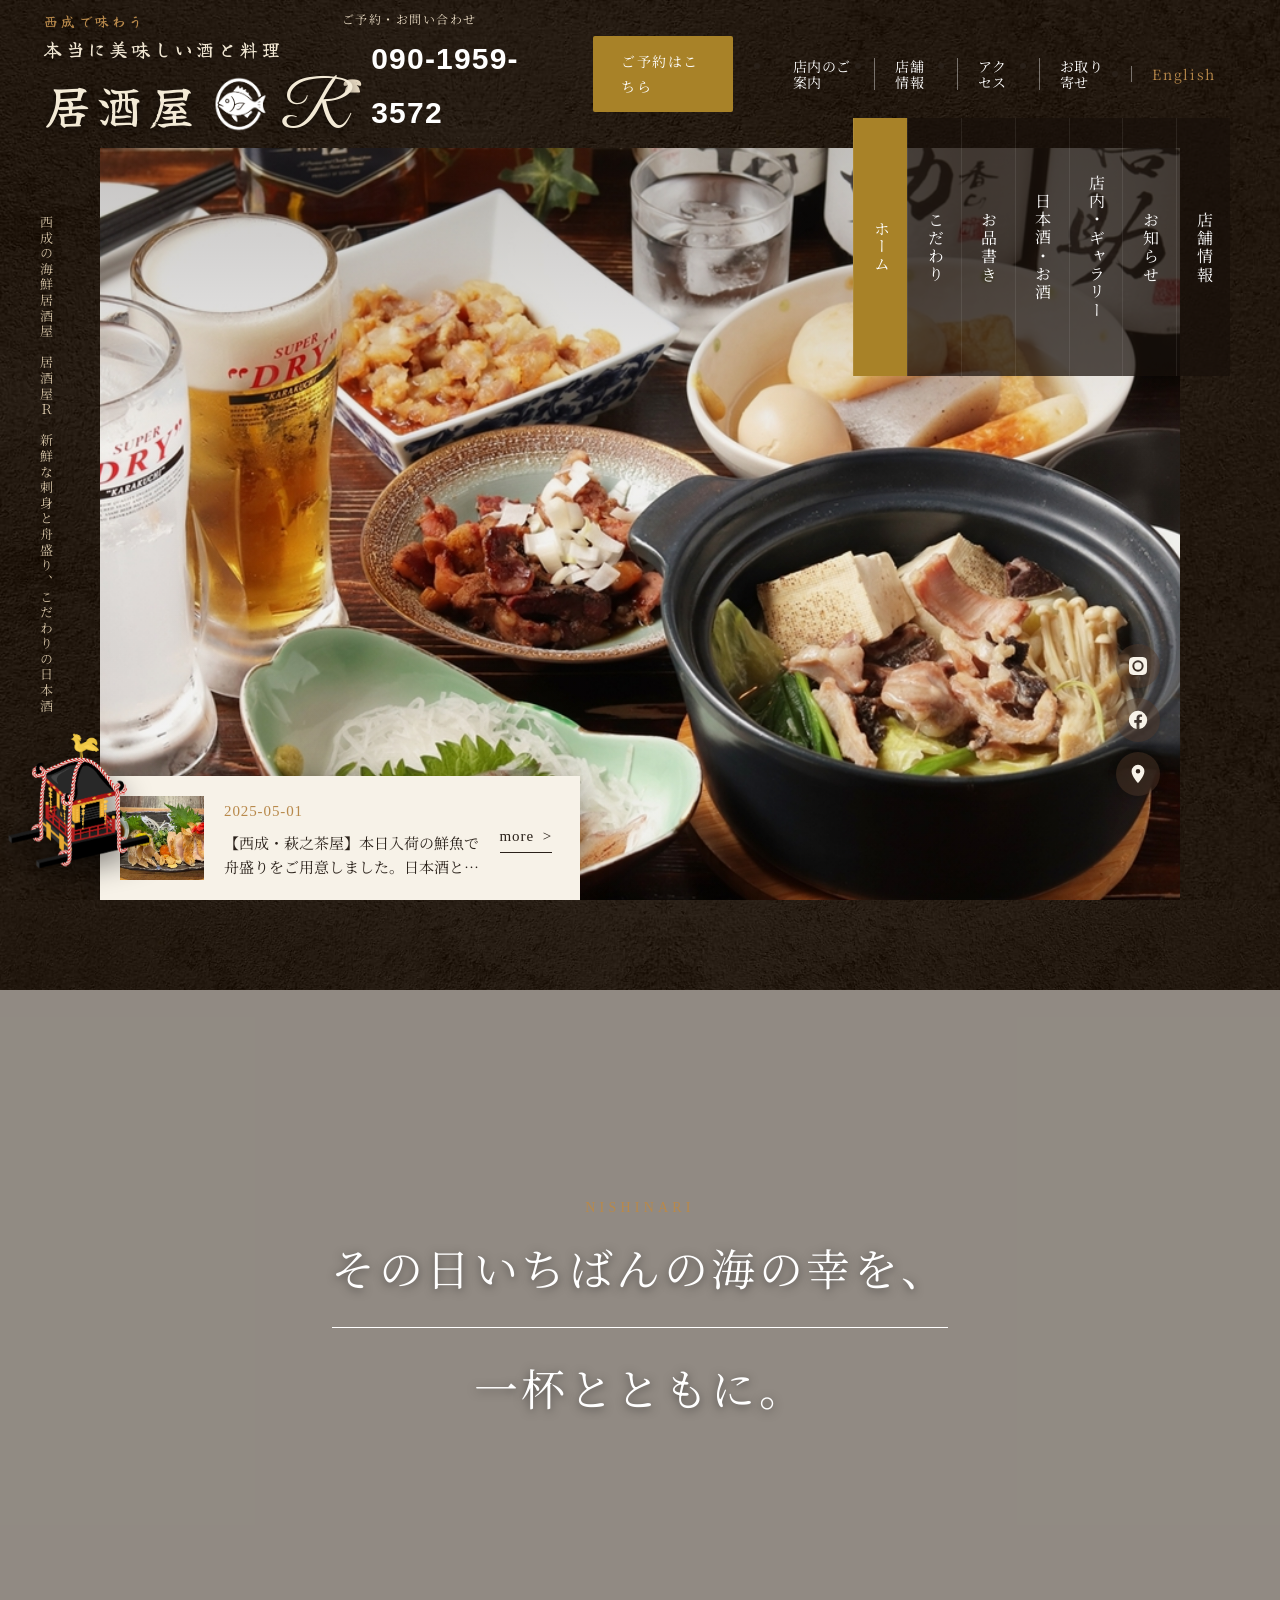
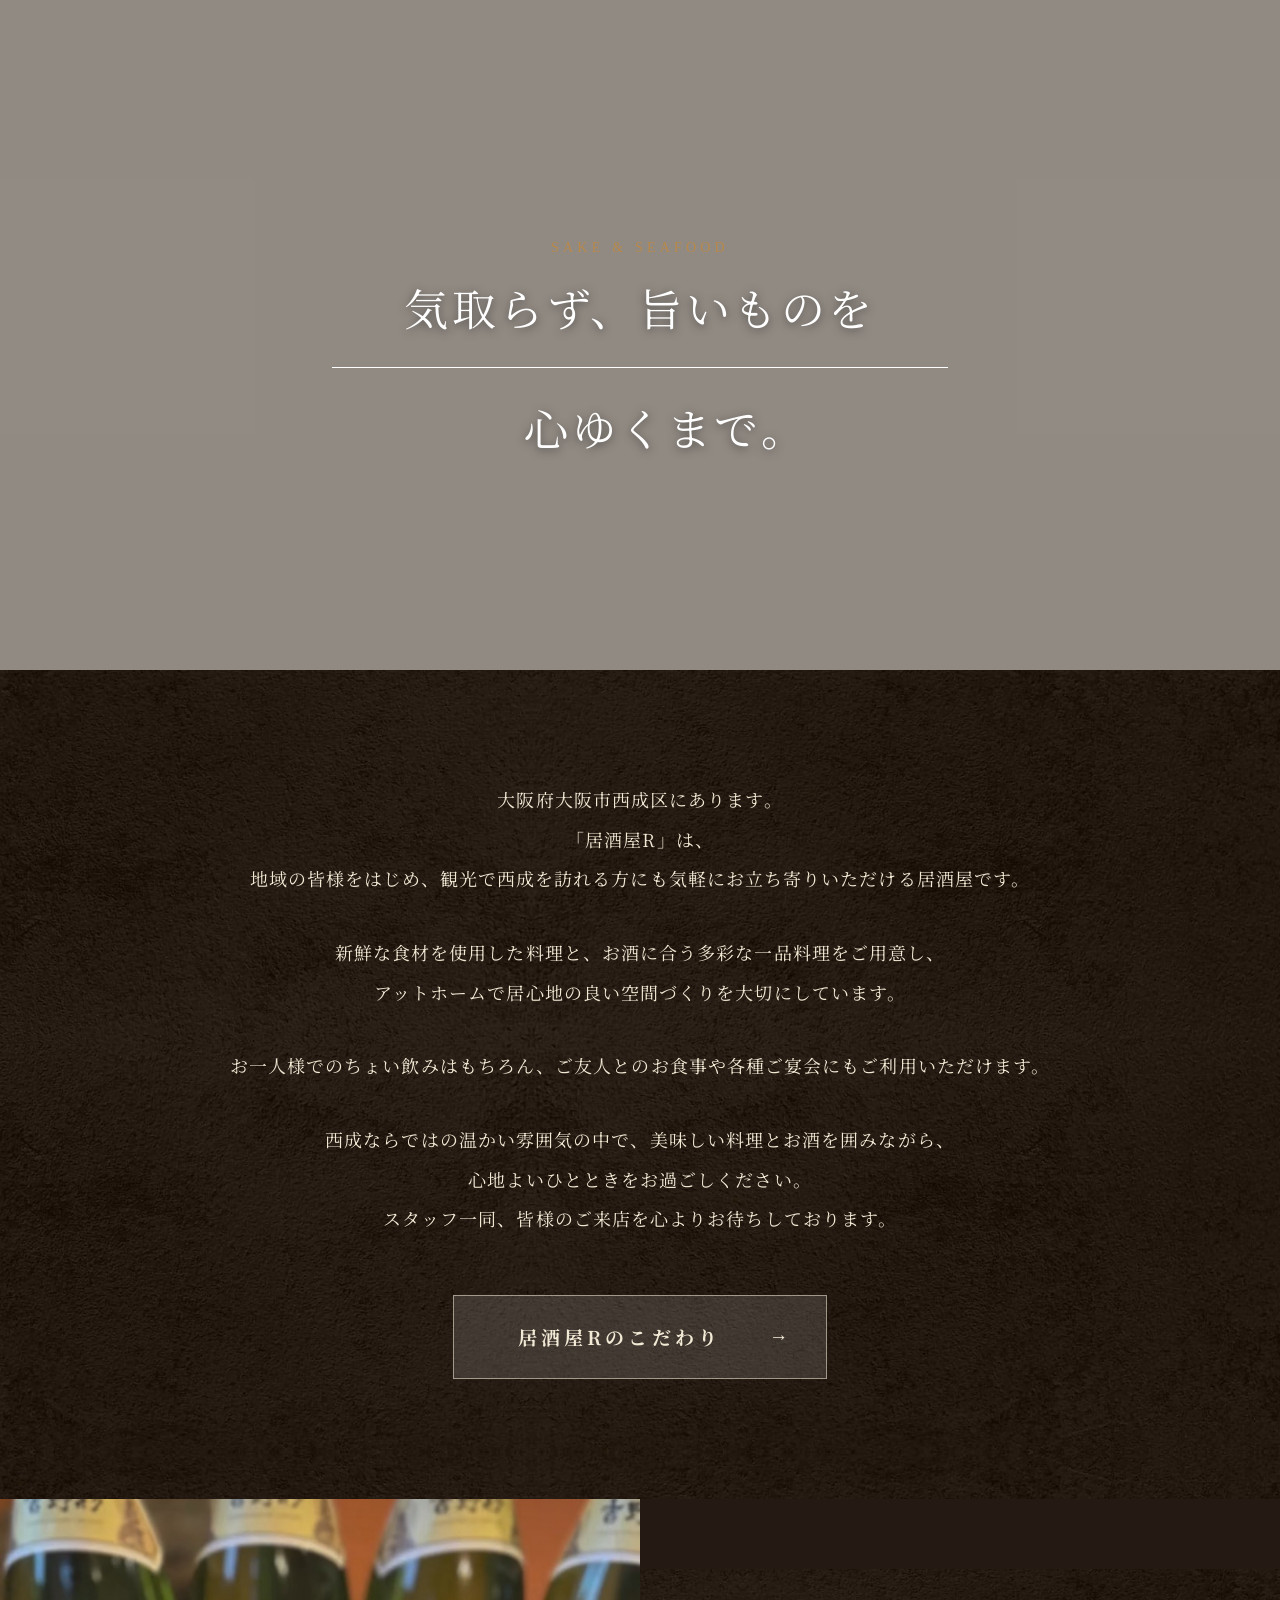
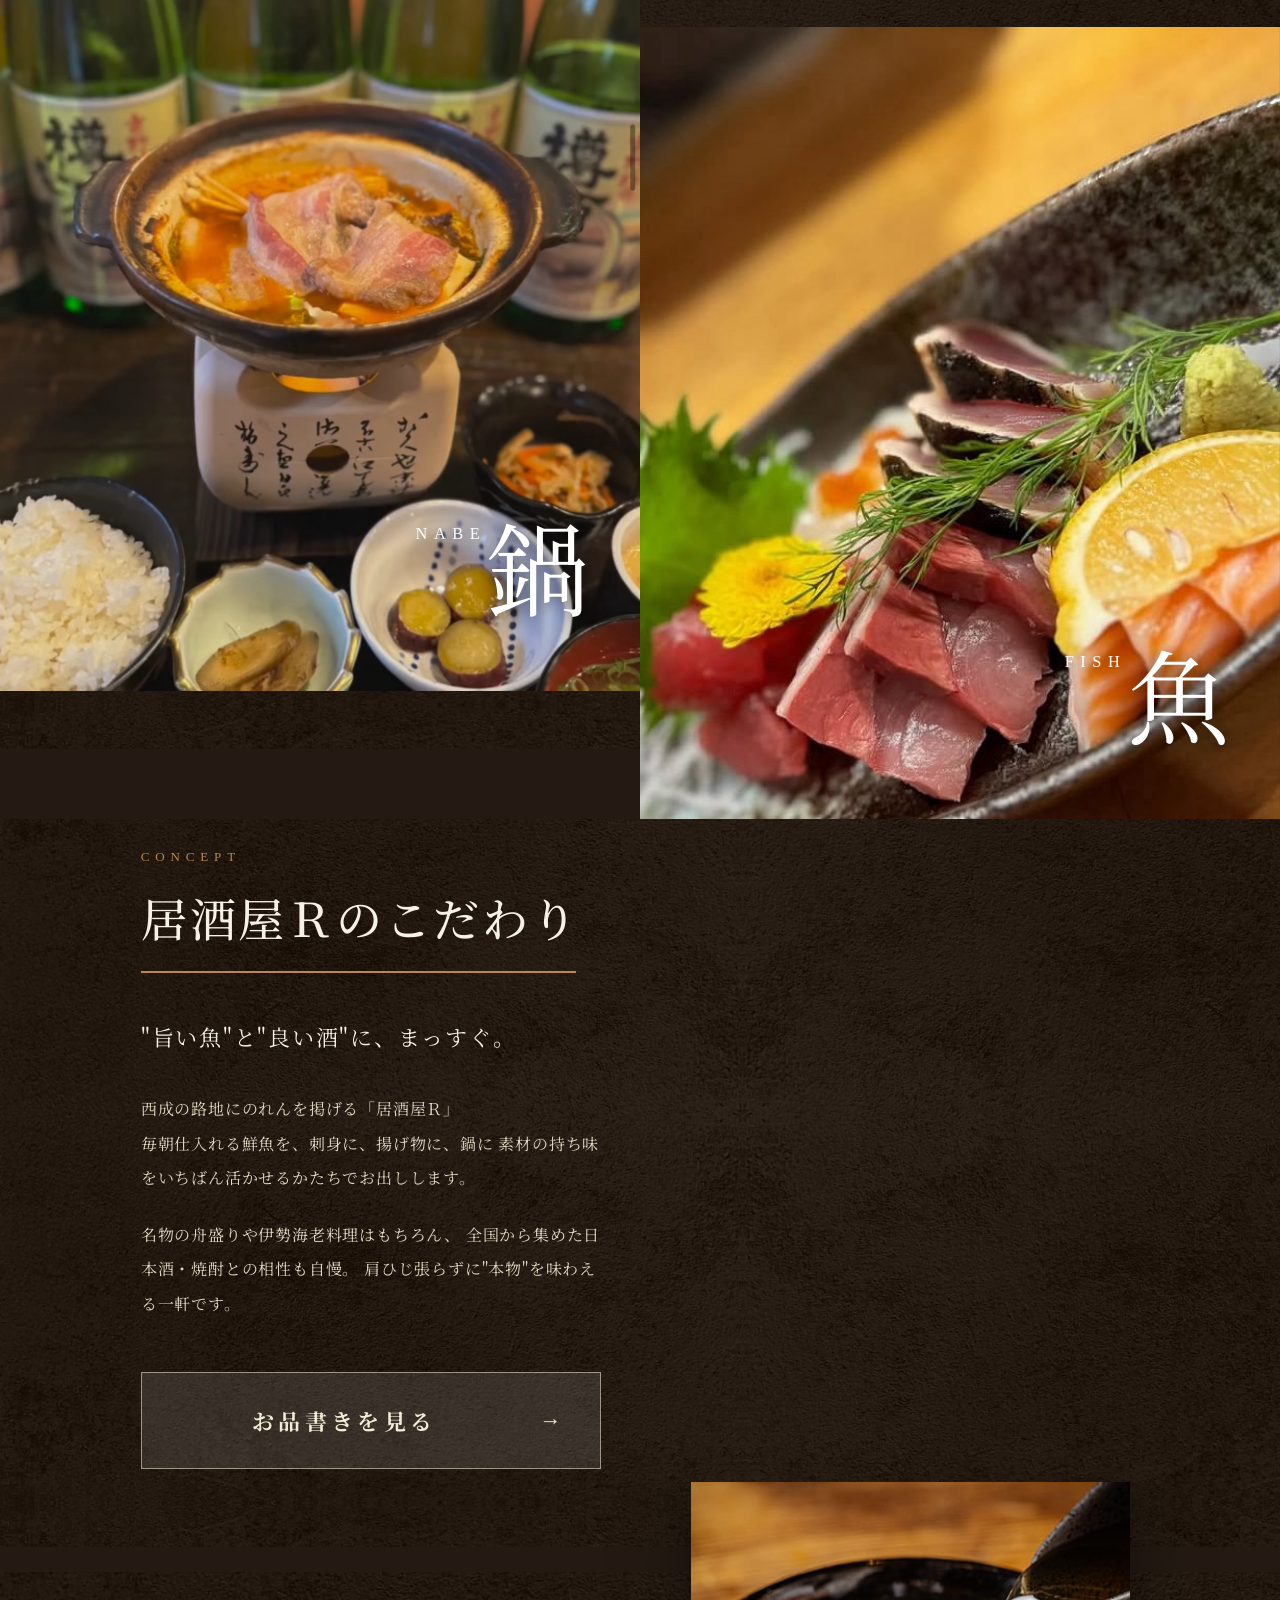
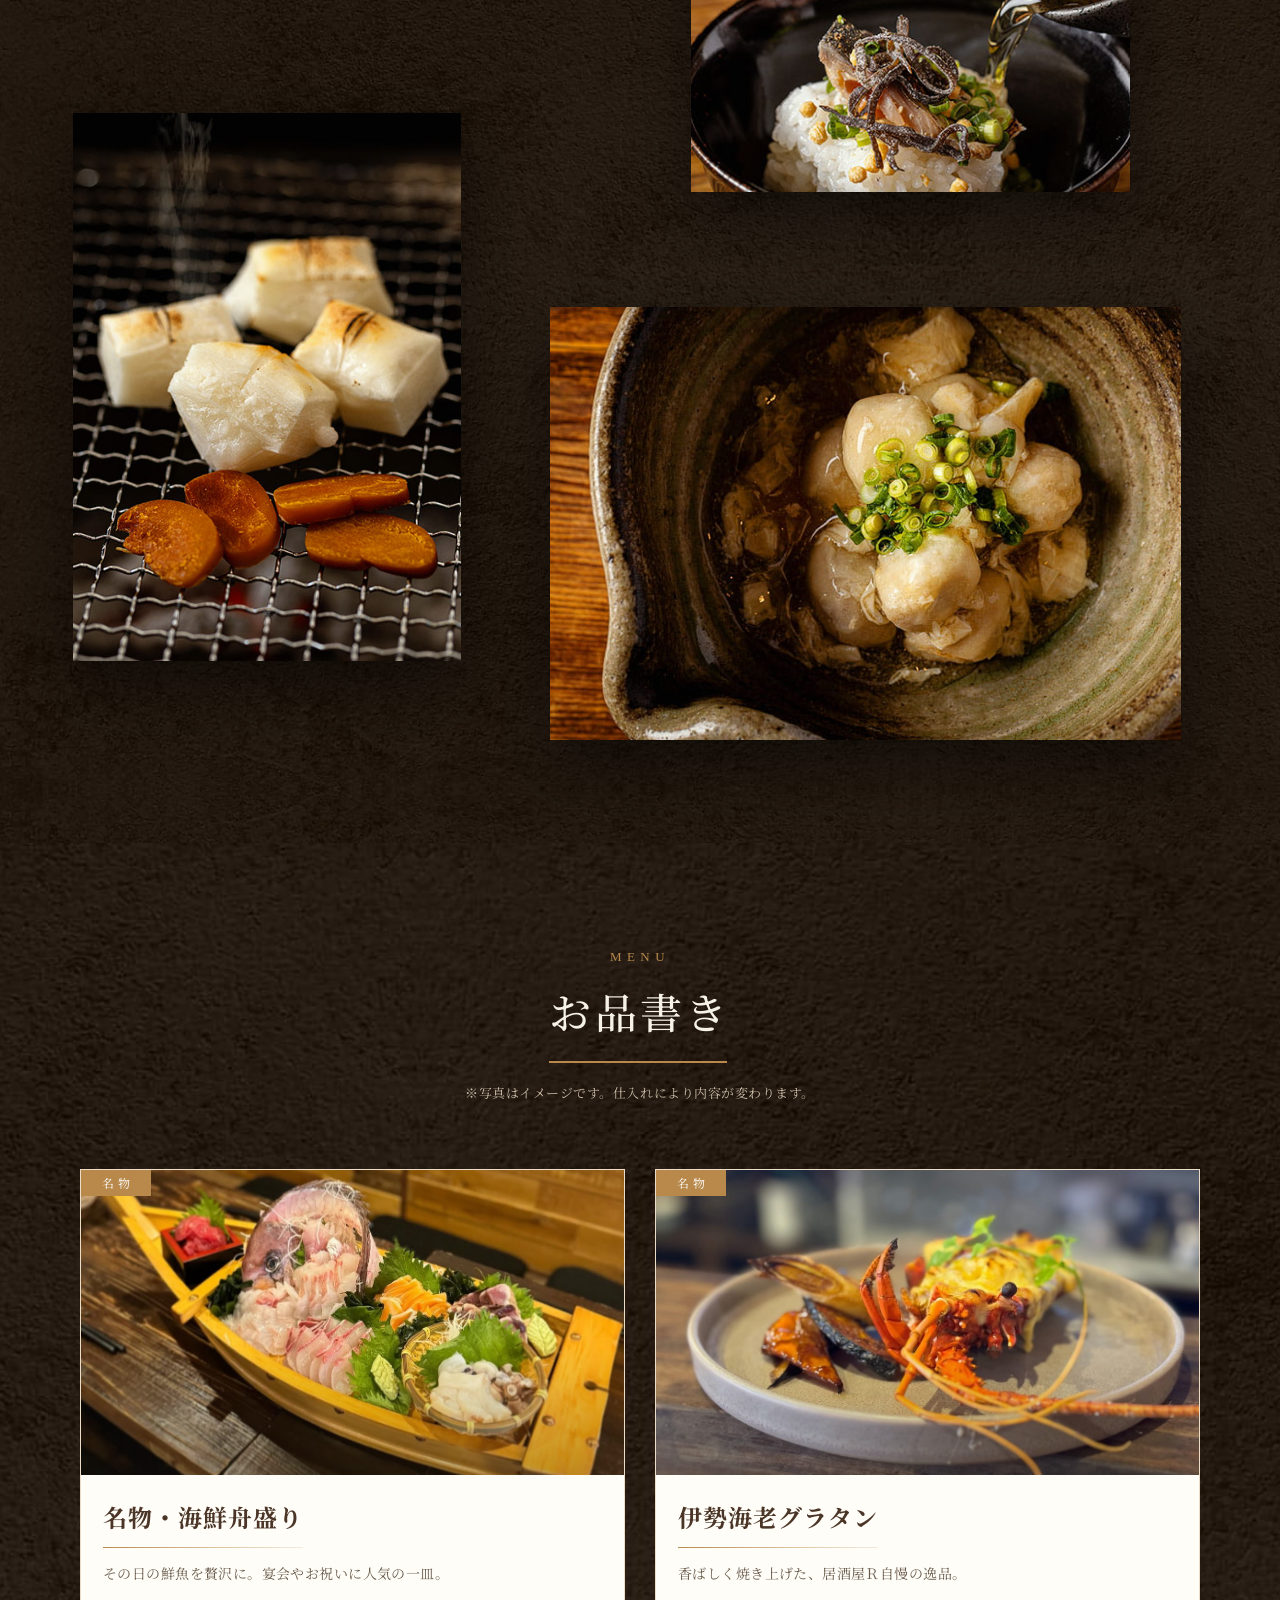
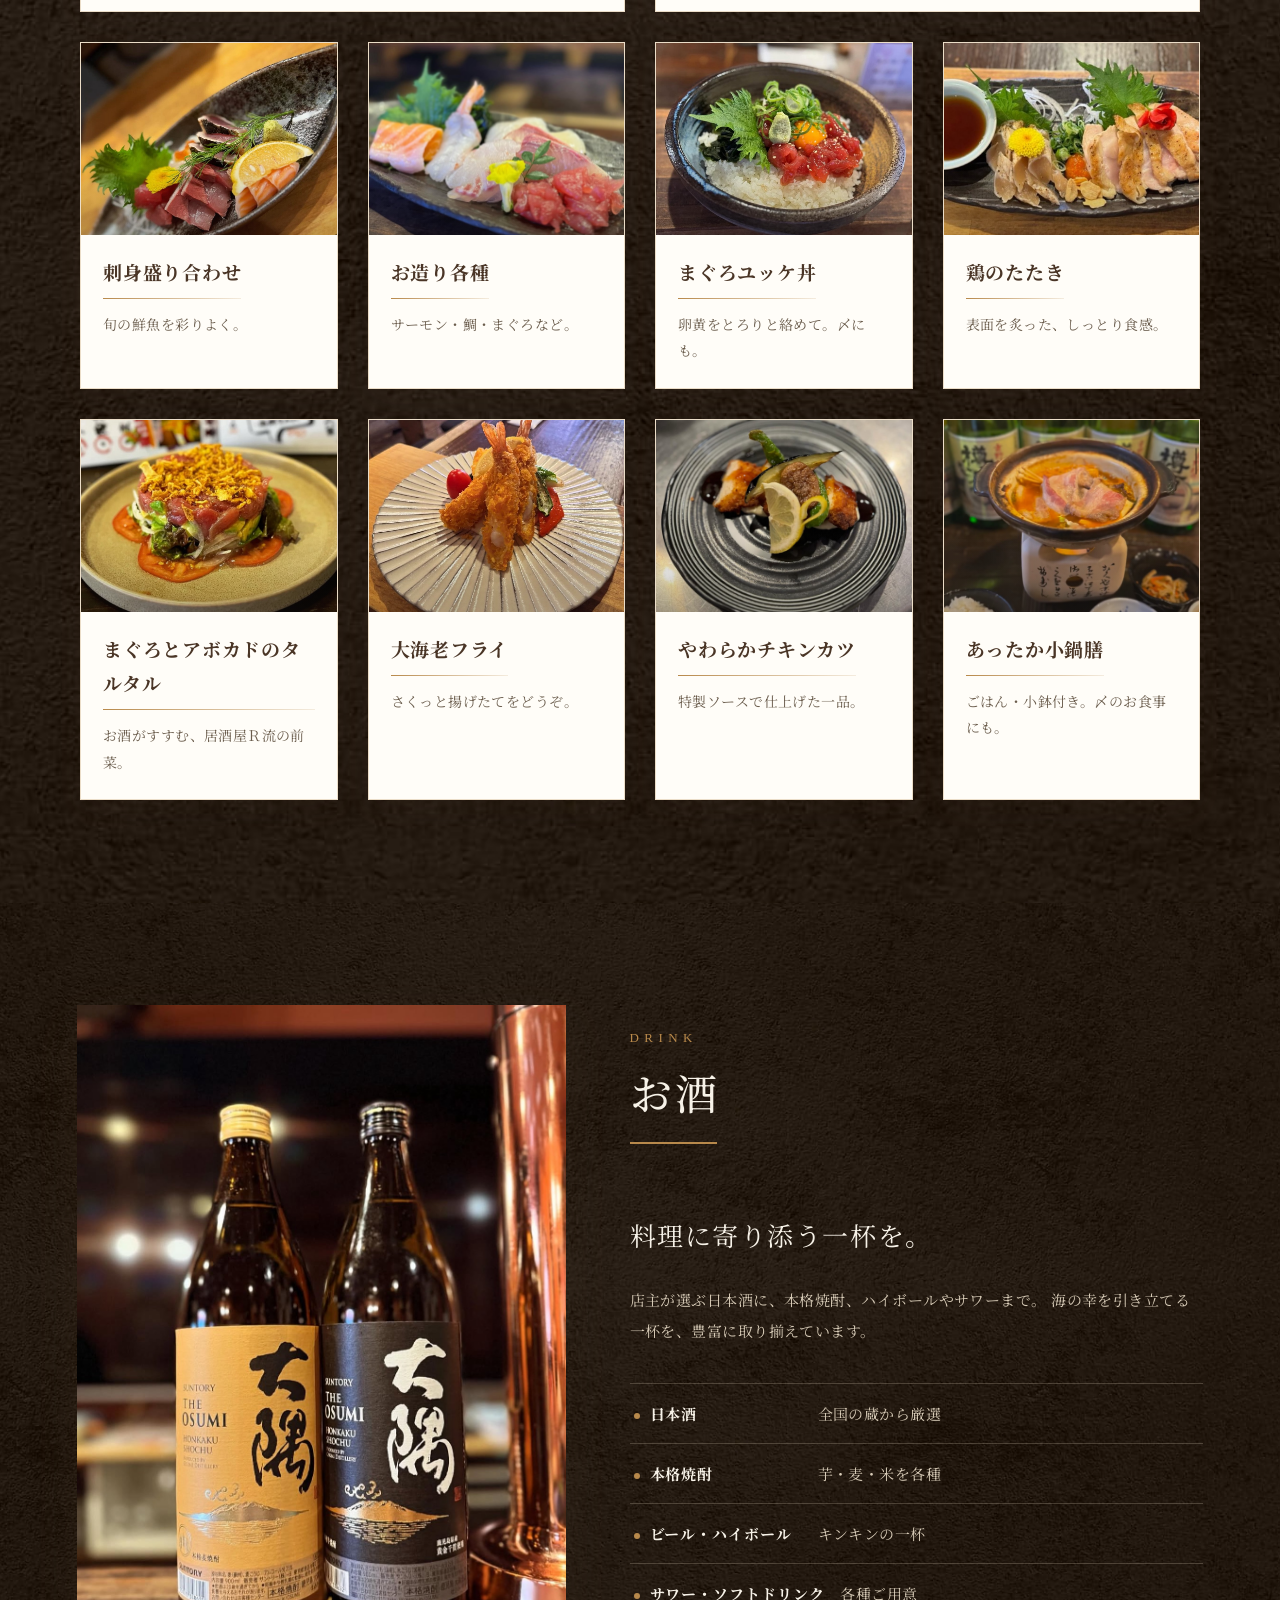
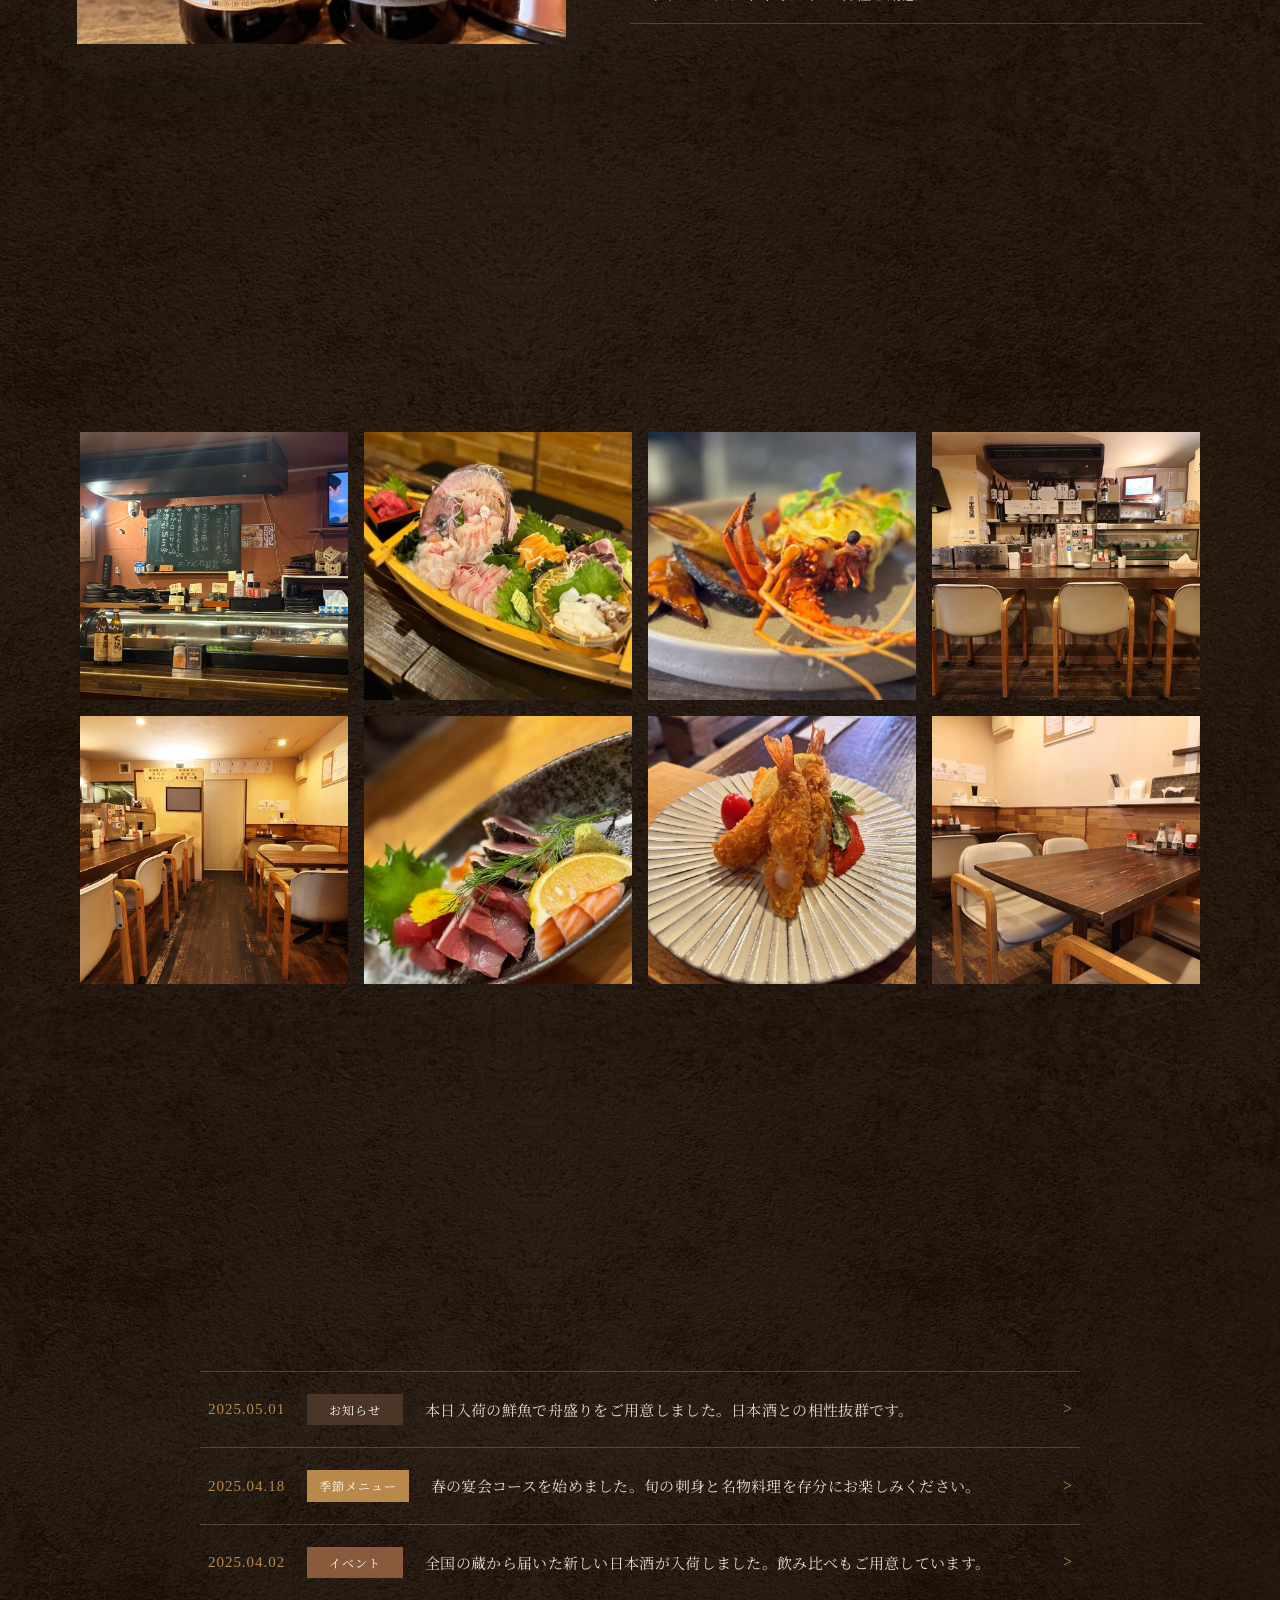
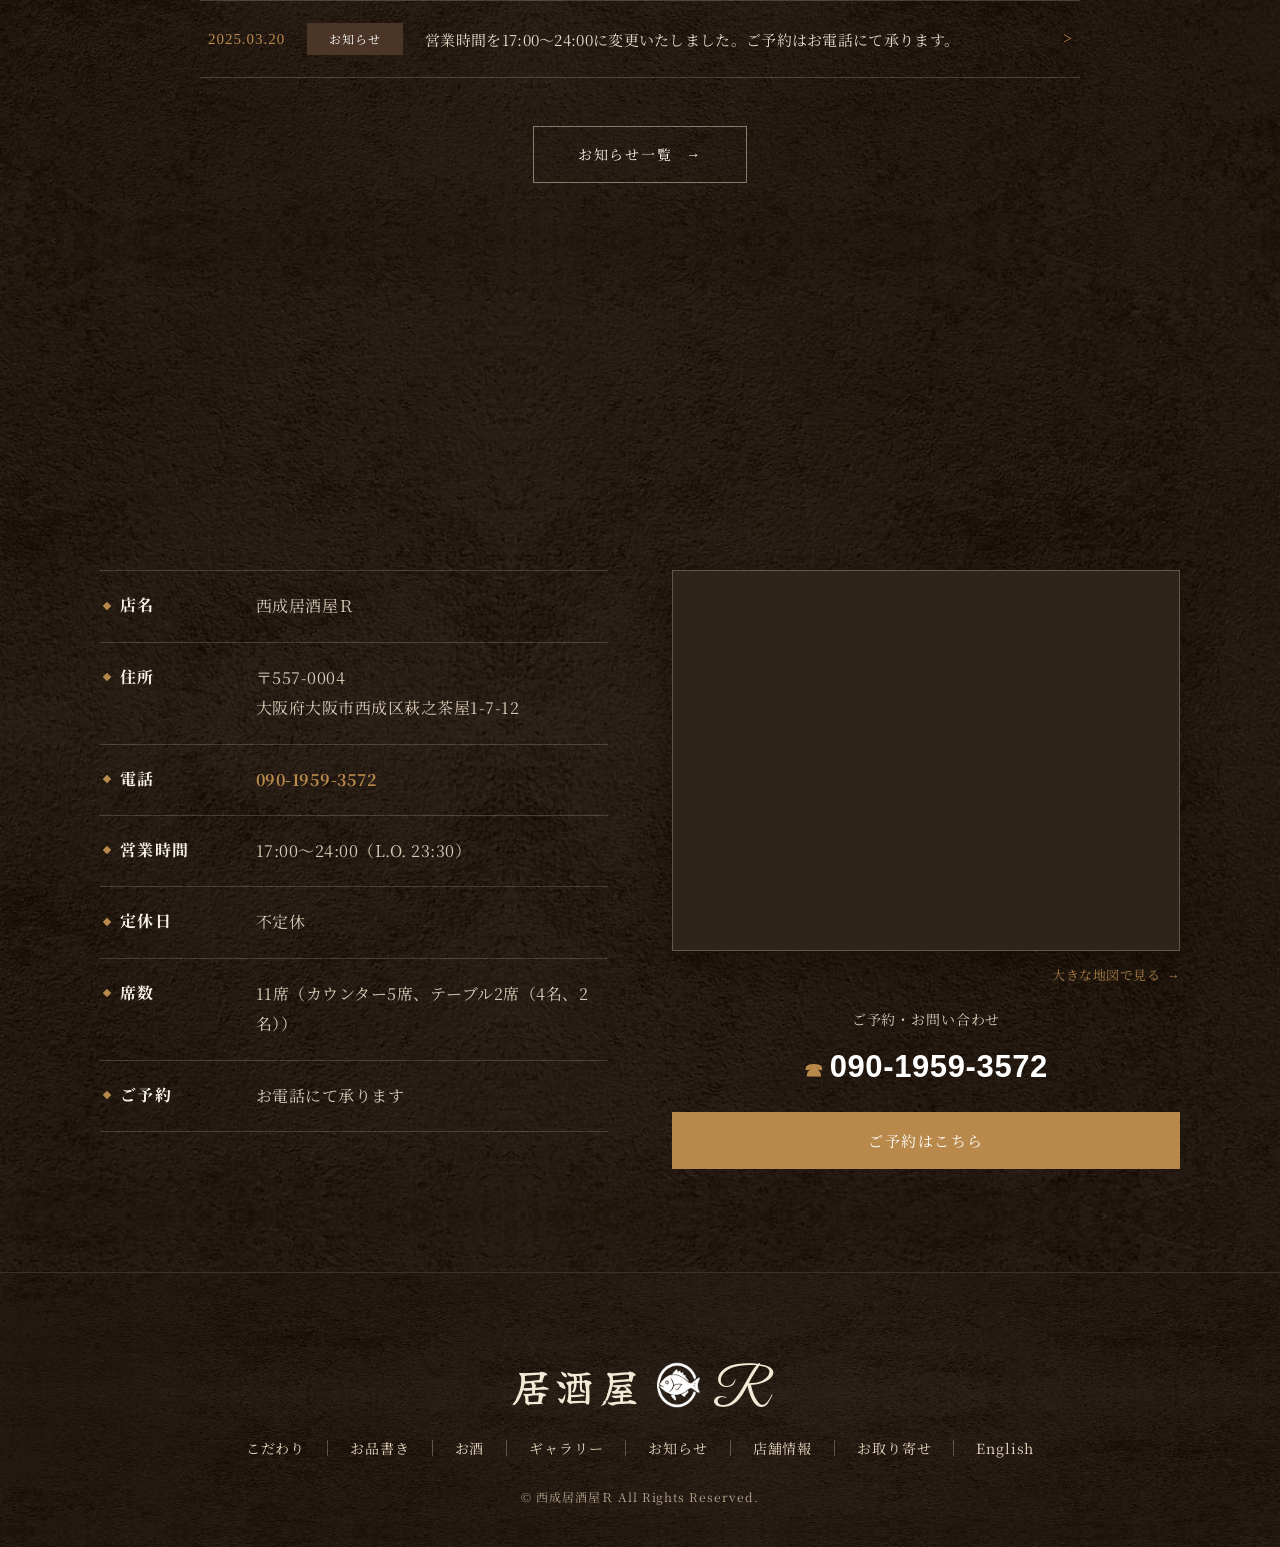
==== index.html @ 8d599b14 "お店サイトのフッターから特定商取引法のリンクを外した - index.html のフッターナビのみ削除 - ショップ側（shop.html / privacy.html / tokushoho.htm" ====
<!DOCTYPE html>
<html lang="ja">

<head>
    <meta charset="UTF-8">
    <title>西成居酒屋Ｒ｜海鮮と日本酒の居酒屋</title>

    <meta name="description" content="西成の海鮮居酒屋「居酒屋Ｒ」。新鮮な刺身の盛り合わせや舟盛り、名物のホルモン串焼き、こだわりの日本酒・焼酎をご用意。宴会・ご予約承ります。">
    <meta name="viewport" content="width=device-width, initial-scale=1">
    <meta name="apple-mobile-web-app-capable" content="yes">
    <meta name="format-detection" content="telephone=no">

    <!-- このページの正式なURL（別URLで開かれても評価をまとめる） -->
    <link rel="canonical" href="https://etsu0217.github.io/izakaya/index.html">

    <!-- 英語版との相互リンク（検索エンジンに言語違いの同一ページだと伝える） -->
    <link rel="alternate" hreflang="ja" href="https://etsu0217.github.io/izakaya/index.html">
    <link rel="alternate" hreflang="en" href="https://etsu0217.github.io/izakaya/index-en.html">
    <link rel="alternate" hreflang="x-default" href="https://etsu0217.github.io/izakaya/index.html">

    <!-- OGP -->
    <meta property="og:type" content="website">
    <meta property="og:locale" content="ja_JP">
    <meta property="og:title" content="西成居酒屋Ｒ｜海鮮と日本酒の居酒屋">
    <meta property="og:site_name" content="西成居酒屋Ｒ">
    <meta property="og:description" content="西成の海鮮居酒屋「居酒屋Ｒ」。新鮮な刺身と舟盛り、名物料理、こだわりの日本酒をご用意。">
    <meta property="og:image" content="assets/image/S__2793479.jpg">

    <!-- Favicon -->
    <link rel="icon" href="assets/image/izakaya-r-logo-transparent.png">
    <link rel="apple-touch-icon" href="assets/image/izakaya-r-logo-transparent.png">

    <!-- Fonts -->
    <link rel="preconnect" href="https://fonts.googleapis.com">
    <link rel="preconnect" href="https://fonts.gstatic.com" crossorigin>
    <link rel="stylesheet" href="https://fonts.googleapis.com/css2?family=Amiri:wght@400;700&family=Great+Vibes&family=Noto+Serif+JP:wght@400;500;700&family=Yuji+Mai&family=Yuji+Syuku&display=swap">

    <!-- Styles -->
    <link rel="stylesheet" href="assets/css/reset.css">
    <link rel="stylesheet" href="assets/css/style.css">

    <!-- Scripts -->
    <script src="assets/js/app.js" defer></script>

    <!-- 検索エンジン向けの店舗情報（営業時間・電話・地図に使われます） -->
    <script type="application/ld+json">
    {
        "@context": "https://schema.org",
        "@type": "Restaurant",
        "@id": "https://etsu0217.github.io/izakaya/#restaurant",
        "name": "西成居酒屋Ｒ",
        "url": "https://etsu0217.github.io/izakaya/index.html",
        "image": "https://etsu0217.github.io/izakaya/assets/image/S__2793479.jpg",
        "telephone": "+81-90-1959-3572",
        "servesCuisine": ["居酒屋", "海鮮", "日本料理"],
        "address": {
            "@type": "PostalAddress",
            "streetAddress": "萩之茶屋1-7-12",
            "addressLocality": "大阪市西成区",
            "addressRegion": "大阪府",
            "postalCode": "557-0004",
            "addressCountry": "JP"
        },
        "openingHoursSpecification": [{
            "@type": "OpeningHoursSpecification",
            "dayOfWeek": ["Monday", "Tuesday", "Wednesday", "Thursday", "Friday", "Saturday", "Sunday"],
            "opens": "17:00",
            "closes": "24:00"
        }],
        "acceptsReservations": "https://tabelog.com/osaka/A2701/A270206/27116984/",
        "hasMenu": "https://etsu0217.github.io/izakaya/index.html#menu",
        "sameAs": ["https://tabelog.com/osaka/A2701/A270206/27116984/"]
    }
    </script>
</head>

<body id="index">

    <!-- Tabキーで最初に出る「本文へ移動」（キーボード操作の人がナビを飛ばせる） -->
    <a class="skip-link" href="#main">本文へ移動</a>

    <!-- ===== First View (Header + Hero) ===== -->
    <div class="fv" id="top">

        <header class="fv-header">
            <div class="fv-brand">
                <p class="fv-catch"><span>西成で味わう</span>本当に美味しい酒と料理</p>
                <p class="fv-logo">
                    <a href="#top" aria-label="西成居酒屋Ｒ">
                        <span class="logo-text">居酒屋</span>
                        <img src="assets/image/logo-fish.png" alt="" class="logo-fish">
                        <span class="logo-text logo-r">R</span>
                    </a>
                </p>
            </div>

            <div class="fv-contact">
                <p class="fv-contact__label">ご予約・お問い合わせ</p>
                <p class="fv-contact__tel"><a href="tel:09019593572">090-1959-3572</a></p>
            </div>

            <p class="fv-reserve">
                <a href="https://tabelog.com/osaka/A2701/A270206/27116984/" target="_blank" rel="noopener noreferrer">ご予約はこちら<span class="visually-hidden">（食べログ・新しいタブで開きます）</span></a>
            </p>

            <ul class="fv-subnav">
                <li><a href="#gallery">店内のご案内</a></li>
                <li><a href="#info">店舗情報</a></li>
                <li><a href="#info">アクセス</a></li>
                <li><a href="shop.html">お取り寄せ</a></li>
                <li class="lang-switch"><a href="index-en.html" hreflang="en" lang="en">English</a></li>
            </ul>

            <button class="fv-toggle" id="navToggle" aria-label="メニュー" aria-expanded="false">
                <span></span><span></span><span></span>
            </button>
        </header>

        <!-- 縦書きメインナビ -->
        <nav class="fv-nav" id="gnav">
            <ul>
                <li><a href="#top" class="is-active">ホーム</a></li>
                <li><a href="#concept">こだわり</a></li>
                <li><a href="#menu">お品書き</a></li>
                <li><a href="#drink">日本酒・お酒</a></li>
                <li><a href="#gallery">店内・ギャラリー</a></li>
                <li><a href="#news">お知らせ</a></li>
                <li><a href="#info">店舗情報</a></li>
            </ul>
        </nav>

        <!-- 左端の縦書きキャッチ -->
        <p class="fv-side">西成の海鮮居酒屋　居酒屋Ｒ　新鮮な刺身と舟盛り、こだわりの日本酒</p>

        <!-- 左下 お知らせ -->
        <div class="fv-news">
            <a href="#news" class="fv-news__card">
                <span class="fv-news__thumb"><img src="assets/image/S__2793481.jpg" alt=""></span>
                <span class="fv-news__body">
                    <span class="fv-news__date">2025-05-01</span>
                    <span class="fv-news__title">【西成・萩之茶屋】本日入荷の鮮魚で舟盛りをご用意しました。日本酒との相性抜群です。</span>
                </span>
                <span class="fv-news__more">more <span>&gt;</span></span>
            </a>
        </div>

        <!-- 背景ヒーロー画像（スライドショー） -->
        <div class="fv-img" id="fvSlider">
            <img src="assets/image/hero-course.jpg" alt="生ビールと小鍋・おでん・お造りが並ぶ宴会コース" class="is-active">
            <img src="assets/image/hero-ika.jpg" alt="ホタルイカのお造り">
            <img src="assets/image/danjiri.jpg" alt="西成・萩之茶屋のだんじり">
        </div>

        <!-- ヒーロー画像の上を練り歩く御神輿 -->
        <div class="mikoshi" aria-hidden="true">
            <div class="mikoshi__track">
                <img src="assets/image/omatsuri_omikoshi_illust_3447.png" alt="" class="mikoshi__img">
            </div>
        </div>
    </div>

    <main id="main">

        <!-- ヒーローと画像の間の余白 -->
        <div class="hero-gap" aria-hidden="true"></div>

        <!-- ===== 背景固定バンド 01（ヒーロー直下） ===== -->
        <section class="parallax parallax--01 reveal">
            <div class="parallax__inner">
                <p class="en">NISHINARI</p>
                <p class="lead">その日いちばんの海の幸を、</p>
                <span class="reveal-line reveal-line--mid" aria-hidden="true"></span>
                <p class="lead">一杯とともに。</p>
            </div>
        </section>

        <!-- ===== 背景固定バンド 02 ===== -->
        <section class="parallax parallax--02 reveal">
            <div class="parallax__inner">
                <p class="en">SAKE &amp; SEAFOOD</p>
                <p class="lead">気取らず、旨いものを</p>
                <span class="reveal-line reveal-line--mid" aria-hidden="true"></span>
                <p class="lead">心ゆくまで。</p>
            </div>
        </section>

        <!-- ===== Intro（紹介文） ===== -->
        <section class="intro reveal">
            <div class="intro-inner">
                <p class="intro-txt">
                    大阪府大阪市西成区にあります。<br>
                    「居酒屋R」は、<br>
                    地域の皆様をはじめ、観光で西成を訪れる方にも気軽にお立ち寄りいただける居酒屋です。
                </p>
                <p class="intro-txt">
                    新鮮な食材を使用した料理と、お酒に合う多彩な一品料理をご用意し、<br>
                    アットホームで居心地の良い空間づくりを大切にしています。
                </p>
                <p class="intro-txt">
                    お一人様でのちょい飲みはもちろん、ご友人とのお食事や各種ご宴会にもご利用いただけます。
                </p>
                <p class="intro-txt">
                    西成ならではの温かい雰囲気の中で、美味しい料理とお酒を囲みながら、<br>
                    心地よいひとときをお過ごしください。<br>
                    スタッフ一同、皆様のご来店を心よりお待ちしております。
                </p>
                <p class="intro-btn"><a href="#concept">居酒屋Rのこだわり<span>&rarr;</span></a></p>
            </div>
        </section>

        <!-- ===== Split Hero（鍋 / 魚）===== -->
        <section class="split-hero reveal" aria-label="鍋と魚">
            <div class="split-hero__half split-hero__half--left">
                <div class="split-hero__img">
                    <img src="assets/image/S__2793480.jpg" alt="あったか小鍋">
                </div>
                <p class="split-hero__text">鍋<span>NABE</span></p>
            </div>
            <div class="split-hero__half split-hero__half--right">
                <div class="split-hero__img">
                    <img src="assets/image/S__2793484.jpg" alt="新鮮な魚の刺身">
                </div>
                <p class="split-hero__text">魚<span>FISH</span></p>
            </div>
        </section>

        <!-- ===== Concept ===== -->
        <section id="concept" class="concept section">
            <div class="section-head">
                <p class="en">CONCEPT</p>
                <h2>居酒屋Ｒのこだわり</h2>
            </div>
            <div class="concept-body">
                <div class="concept-txt">
                    <p class="lead">"旨い魚"と"良い酒"に、まっすぐ。</p>
                    <p>
                        西成の路地にのれんを掲げる<br class="br-sp">「居酒屋Ｒ」<br>
                        毎朝仕入れる鮮魚を、刺身に、揚げ物に、鍋に
                        素材の持ち味をいちばん活かせるかたちでお出しします。
                    </p>
                    <p>
                        名物の舟盛りや伊勢海老料理はもちろん、
                        全国から集めた日本酒・焼酎との相性も自慢。
                        肩ひじ張らずに"本物"を味わえる一軒です。
                    </p>
                    <p class="concept-btn"><a href="#menu">お品書きを見る<span>&rarr;</span></a></p>
                </div>
            </div>
        </section>

        <!-- ===== 逸品ギャラリー（①右上 → ②左 → ③右下 の順にふわっと浮き出る） ===== -->
        <section class="dish-gallery reveal">
            <div class="dish-gallery__grid">
                <figure class="dish-gallery__item dish-gallery__item--tr">
                    <img src="assets/image/reco_img3.jpg" alt="鯖の茶漬け" loading="lazy">
                </figure>
                <figure class="dish-gallery__item dish-gallery__item--left">
                    <img src="assets/image/reco_img4.jpg" alt="焼き餅とからすみ" loading="lazy">
                </figure>
                <figure class="dish-gallery__item dish-gallery__item--br">
                    <img src="assets/image/reco_img5.jpg" alt="里芋の煮っころがし" loading="lazy">
                </figure>
            </div>
        </section>

        <!-- ===== Menu ===== -->
        <section id="menu" class="menu section section-bg reveal">
            <div class="section-head">
                <p class="en">MENU</p>
                <h2>お品書き</h2>
                <p class="section-note">※写真はイメージです。仕入れにより内容が変わります。</p>
            </div>

            <div class="menu-grid">
                <figure class="menu-card feature">
                    <div class="menu-thumb"><img src="assets/image/S__2793479.jpg" alt="海鮮の舟盛り"></div>
                    <figcaption>
                        <h3>名物・海鮮舟盛り</h3>
                        <p>その日の鮮魚を贅沢に。宴会やお祝いに人気の一皿。</p>
                    </figcaption>
                </figure>
                <figure class="menu-card feature">
                    <div class="menu-thumb"><img src="assets/image/S__2793483.jpg" alt="伊勢海老のグラタン"></div>
                    <figcaption>
                        <h3>伊勢海老グラタン</h3>
                        <p>香ばしく焼き上げた、居酒屋Ｒ自慢の逸品。</p>
                    </figcaption>
                </figure>

                <figure class="menu-card">
                    <div class="menu-thumb"><img src="assets/image/S__2793484.jpg" alt="刺身の盛り合わせ"></div>
                    <figcaption>
                        <h3>刺身盛り合わせ</h3>
                        <p>旬の鮮魚を彩りよく。</p>
                    </figcaption>
                </figure>
                <figure class="menu-card">
                    <div class="menu-thumb"><img src="assets/image/S__2793487.jpg" alt="握り・お造り"></div>
                    <figcaption>
                        <h3>お造り各種</h3>
                        <p>サーモン・鯛・まぐろなど。</p>
                    </figcaption>
                </figure>
                <figure class="menu-card">
                    <div class="menu-thumb"><img src="assets/image/S__2793490.jpg" alt="まぐろユッケ丼"></div>
                    <figcaption>
                        <h3>まぐろユッケ丼</h3>
                        <p>卵黄をとろりと絡めて。〆にも。</p>
                    </figcaption>
                </figure>
                <figure class="menu-card">
                    <div class="menu-thumb"><img src="assets/image/S__2793481.jpg" alt="鶏のたたき"></div>
                    <figcaption>
                        <h3>鶏のたたき</h3>
                        <p>表面を炙った、しっとり食感。</p>
                    </figcaption>
                </figure>
                <figure class="menu-card">
                    <div class="menu-thumb"><img src="assets/image/S__2793482.jpg" alt="まぐろとアボカドのタルタル"></div>
                    <figcaption>
                        <h3>まぐろとアボカドのタルタル</h3>
                        <p>お酒がすすむ、居酒屋Ｒ流の前菜。</p>
                    </figcaption>
                </figure>
                <figure class="menu-card">
                    <div class="menu-thumb"><img src="assets/image/S__2793485.jpg" alt="海老フライ"></div>
                    <figcaption>
                        <h3>大海老フライ</h3>
                        <p>さくっと揚げたてをどうぞ。</p>
                    </figcaption>
                </figure>
                <figure class="menu-card">
                    <div class="menu-thumb"><img src="assets/image/S__2793478.jpg" alt="鶏の炭焼き"></div>
                    <figcaption>
                        <h3>やわらかチキンカツ</h3>
                        <p>特製ソースで仕上げた一品。</p>
                    </figcaption>
                </figure>
                <figure class="menu-card">
                    <div class="menu-thumb"><img src="assets/image/S__2793480.jpg" alt="小鍋の定食"></div>
                    <figcaption>
                        <h3>あったか小鍋膳</h3>
                        <p>ごはん・小鉢付き。〆のお食事にも。</p>
                    </figcaption>
                </figure>
            </div>
        </section>

        <!-- ===== Drink ===== -->
        <section id="drink" class="drink section reveal">
          <div class="drink-inner">
            <div class="drink-img">
                <img src="assets/image/S__2793486.jpg" alt="本格焼酎">
            </div>
            <div class="drink-body">
                <div class="section-head left">
                    <p class="en">DRINK</p>
                    <h2>お酒</h2>
                </div>
                <p class="lead">料理に寄り添う一杯を。</p>
                <p>
                    店主が選ぶ日本酒に、本格焼酎、ハイボールやサワーまで。
                    海の幸を引き立てる一杯を、豊富に取り揃えています。
                </p>
                <ul class="drink-list">
                    <li><span>日本酒</span>全国の蔵から厳選</li>
                    <li><span>本格焼酎</span>芋・麦・米を各種</li>
                    <li><span>ビール・ハイボール</span>キンキンの一杯</li>
                    <li><span>サワー・ソフトドリンク</span>各種ご用意</li>
                </ul>
            </div>
          </div>
        </section>

        <!-- ===== Gallery ===== -->
        <section id="gallery" class="gallery section section-bg reveal">
            <div class="section-head">
                <p class="en">GALLERY</p>
                <h2>店内・<br class="sp-br">お料理ギャラリー</h2>
            </div>
            <div class="gallery-grid">
                <div class="g-item"><img src="assets/image/12B42235-FE5C-4FDA-B285-809FDA777590.jpg" alt="黒板メニューの並ぶカウンター"></div>
                <div class="g-item"><img src="assets/image/S__2793479.jpg" alt="舟盛り"></div>
                <div class="g-item"><img src="assets/image/S__2793483.jpg" alt="伊勢海老グラタン"></div>
                <div class="g-item"><img src="assets/image/640x640_rect_149215378.jpg" alt="店内のカウンター席"></div>
                <div class="g-item"><img src="assets/image/640x640_rect_149215514.jpg" alt="店内のテーブル席"></div>
                <div class="g-item"><img src="assets/image/S__2793484.jpg" alt="刺身盛り合わせ"></div>
                <div class="g-item"><img src="assets/image/S__2793485.jpg" alt="海老フライ"></div>
                <div class="g-item"><img src="assets/image/640x640_rect_149215510.jpg" alt="店内のテーブル席"></div>
            </div>
        </section>

        <!-- ===== News ===== -->
        <section id="news" class="news section reveal">
            <div class="section-head">
                <p class="en">NEWS</p>
                <h2>お知らせ</h2>
            </div>
            <div class="news-body">
                <ul class="news-list">
                    <li class="news-item">
                        <a href="#news">
                            <span class="news-date"><em>2025.05.01</em></span>
                            <span class="news-cat">お知らせ</span>
                            <span class="news-title">本日入荷の鮮魚で舟盛りをご用意しました。日本酒との相性抜群です。</span>
                            <span class="news-arrow" aria-hidden="true">&gt;</span>
                        </a>
                    </li>
                    <li class="news-item">
                        <a href="#news">
                            <span class="news-date"><em>2025.04.18</em></span>
                            <span class="news-cat news-cat--fair">季節メニュー</span>
                            <span class="news-title">春の宴会コースを始めました。旬の刺身と名物料理を存分にお楽しみください。</span>
                            <span class="news-arrow" aria-hidden="true">&gt;</span>
                        </a>
                    </li>
                    <li class="news-item">
                        <a href="#news">
                            <span class="news-date"><em>2025.04.02</em></span>
                            <span class="news-cat news-cat--event">イベント</span>
                            <span class="news-title">全国の蔵から届いた新しい日本酒が入荷しました。飲み比べもご用意しています。</span>
                            <span class="news-arrow" aria-hidden="true">&gt;</span>
                        </a>
                    </li>
                    <li class="news-item">
                        <a href="#news">
                            <span class="news-date"><em>2025.03.20</em></span>
                            <span class="news-cat">お知らせ</span>
                            <span class="news-title">営業時間を17:00〜24:00に変更いたしました。ご予約はお電話にて承ります。</span>
                            <span class="news-arrow" aria-hidden="true">&gt;</span>
                        </a>
                    </li>
                </ul>
                <p class="news-more"><a href="#news">お知らせ一覧<span>&rarr;</span></a></p>
            </div>
        </section>

        <!-- ===== Info ===== -->
        <section id="info" class="info section reveal">
            <div class="section-head">
                <p class="en">INFORMATION</p>
                <h2>店舗情報</h2>
            </div>
            <div class="info-body">
                <div class="info-table">
                    <dl>
                        <dt>店名</dt>
                        <dd>西成居酒屋Ｒ</dd>
                    </dl>
                    <dl>
                        <dt>住所</dt>
                        <dd>〒557-0004<br>大阪府大阪市西成区萩之茶屋1-7-12</dd>
                    </dl>
                    <dl>
                        <dt>電話</dt>
                        <dd><a href="tel:09019593572">090-1959-3572</a></dd>
                    </dl>
                    <dl>
                        <dt>営業時間</dt>
                        <dd>17:00〜24:00（L.O. 23:30）</dd>
                    </dl>
                    <dl>
                        <dt>定休日</dt>
                        <dd>不定休</dd>
                    </dl>
                    <dl>
                        <dt>席数</dt>
                        <dd>11席（カウンター5席、テーブル2席（4名、2名））</dd>
                    </dl>
                    <dl>
                        <dt>ご予約</dt>
                        <dd>お電話にて承ります</dd>
                    </dl>
                </div>
                <div class="info-side">
                    <div class="info-map">
                        <iframe
                            src="https://www.google.com/maps?q=%E5%A4%A7%E9%98%AA%E5%BA%9C%E5%A4%A7%E9%98%AA%E5%B8%82%E8%A5%BF%E6%88%90%E5%8C%BA%E8%90%A9%E4%B9%8B%E8%8C%B6%E5%B1%8B1-7-12&amp;z=17&amp;output=embed"
                            title="西成居酒屋Ｒ 地図" loading="lazy" referrerpolicy="no-referrer-when-downgrade"
                            allowfullscreen></iframe>
                    </div>
                    <p class="info-map-link">
                        <a href="https://www.google.com/maps/search/?api=1&amp;query=%E5%A4%A7%E9%98%AA%E5%BA%9C%E5%A4%A7%E9%98%AA%E5%B8%82%E8%A5%BF%E6%88%90%E5%8C%BA%E8%90%A9%E4%B9%8B%E8%8C%B6%E5%B1%8B1-7-12"
                           target="_blank" rel="noopener noreferrer">大きな地図で見る<span>&rarr;</span></a>
                    </p>
                    <p class="info-cta">ご予約・お問い合わせ</p>
                    <p class="info-tel"><a href="tel:09019593572">090-1959-3572</a></p>
                    <p class="info-btn"><a href="https://tabelog.com/osaka/A2701/A270206/27116984/" target="_blank" rel="noopener noreferrer">ご予約はこちら<span class="visually-hidden">（食べログ・新しいタブで開きます）</span></a></p>
                </div>
            </div>
        </section>

    </main>

    <!-- ===== 右端 縦並びSNS ===== -->
    <ul class="side-sns" aria-label="SNS・地図">
        <li>
            <a href="#" target="_blank" rel="noopener noreferrer" aria-label="Instagram">
                <svg viewBox="0 0 24 24" width="22" height="22" fill="currentColor" aria-hidden="true">
                    <path d="M12 2.16c3.2 0 3.58.01 4.85.07 1.17.05 1.8.25 2.23.41.56.22.96.48 1.38.9.42.42.68.82.9 1.38.16.42.36 1.06.41 2.23.06 1.27.07 1.65.07 4.85s-.01 3.58-.07 4.85c-.05 1.17-.25 1.8-.41 2.23-.22.56-.48.96-.9 1.38-.42.42-.82.68-1.38.9-.42.16-1.06.36-2.23.41-1.27.06-1.65.07-4.85.07s-3.58-.01-4.85-.07c-1.17-.05-1.8-.25-2.23-.41-.56-.22-.96-.48-1.38-.9-.42-.42-.68-.82-.9-1.38-.16-.42-.36-1.06-.41-2.23C2.17 15.58 2.16 15.2 2.16 12s.01-3.58.07-4.85c.05-1.17.25-1.8.41-2.23.22-.56.48-.96.9-1.38.42-.42.82-.68 1.38-.9.42-.16 1.06-.36 2.23-.41C8.42 2.17 8.8 2.16 12 2.16zm0 3.68A6.16 6.16 0 1 0 18.16 12 6.16 6.16 0 0 0 12 5.84zm0 10.16A4 4 0 1 1 16 12a4 4 0 0 1-4 4zm6.4-10.4a1.44 1.44 0 1 1-1.44-1.44 1.44 1.44 0 0 1 1.44 1.44z"/>
                </svg>
            </a>
        </li>
        <li>
            <a href="#" target="_blank" rel="noopener noreferrer" aria-label="Facebook">
                <svg viewBox="0 0 24 24" width="22" height="22" fill="currentColor" aria-hidden="true">
                    <path d="M22 12a10 10 0 1 0-11.56 9.88v-6.99H7.9V12h2.54V9.8c0-2.5 1.49-3.89 3.78-3.89 1.09 0 2.24.2 2.24.2v2.46h-1.26c-1.24 0-1.63.77-1.63 1.56V12h2.78l-.44 2.89h-2.34v6.99A10 10 0 0 0 22 12z"/>
                </svg>
            </a>
        </li>
        <li>
            <a href="https://www.google.com/maps/search/?api=1&amp;query=%E5%A4%A7%E9%98%AA%E5%BA%9C%E5%A4%A7%E9%98%AA%E5%B8%82%E8%A5%BF%E6%88%90%E5%8C%BA%E8%90%A9%E4%B9%8B%E8%8C%B6%E5%B1%8B1-7-12" target="_blank" rel="noopener noreferrer" aria-label="Googleマップで場所を見る（新しいタブで開きます）">
                <svg viewBox="0 0 24 24" width="22" height="22" fill="currentColor" aria-hidden="true">
                    <path d="M12 2a7 7 0 0 0-7 7c0 5.25 7 13 7 13s7-7.75 7-13a7 7 0 0 0-7-7zm0 9.5A2.5 2.5 0 1 1 14.5 9 2.5 2.5 0 0 1 12 11.5z"/>
                </svg>
            </a>
        </li>
    </ul>

    <!-- ===== Footer ===== -->
    <footer class="footer">
        <p class="footer-logo">
            <a href="#top" aria-label="西成居酒屋Ｒ">
                <span class="logo-text">居酒屋</span>
                <img src="assets/image/logo-fish.png" alt="" class="logo-fish">
                <span class="logo-text logo-r">R</span>
            </a>
        </p>
        <ul class="footer-nav">
            <li><a href="#concept">こだわり</a></li>
            <li><a href="#menu">お品書き</a></li>
            <li><a href="#drink">お酒</a></li>
            <li><a href="#gallery">ギャラリー</a></li>
            <li><a href="#news">お知らせ</a></li>
            <li><a href="#info">店舗情報</a></li>
            <li><a href="shop.html">お取り寄せ</a></li>
            <li><a href="index-en.html" hreflang="en" lang="en">English</a></li>
        </ul>
        <p class="copyright">&copy; 西成居酒屋Ｒ All Rights Reserved.</p>
    </footer>

    <!-- ===== 固定ハンバーガー（ヒーロー通過後に表示） ===== -->
    <button class="menu-fab" id="menuOpen" aria-label="メニューを開く" aria-expanded="false" aria-controls="drawer">
        <span class="menu-fab__lines"><span></span><span></span><span></span></span>
        <span class="menu-fab__label">MENU</span>
    </button>

    <!-- ===== フルスクリーン ドロワーメニュー ===== -->
    <div class="drawer" id="drawer" aria-hidden="true">
        <div class="drawer__media" aria-hidden="true">
            <img src="assets/image/S__2793479.jpg" alt="">
        </div>
        <div class="drawer__panel">
            <button class="drawer__close" id="menuClose" aria-label="メニューを閉じる">
                <span class="drawer__close-x"><span></span><span></span></span>
                <em>CLOSE</em>
            </button>

            <ul class="drawer__sub">
                <li><a href="#gallery">店内のご案内</a></li>
                <li><a href="#info">店舗情報</a></li>
                <li><a href="#info">アクセス</a></li>
                <li class="lang-switch"><a href="index-en.html" hreflang="en" lang="en">English</a></li>
            </ul>

            <nav class="drawer__nav" aria-label="メインメニュー">
                <ul>
                    <li><a href="#top">ホーム</a></li>
                    <li><a href="#concept">こだわり</a></li>
                    <li><a href="#menu">お品書き</a></li>
                    <li><a href="#drink">日本酒・お酒</a></li>
                    <li><a href="#gallery">店内・ギャラリー</a></li>
                    <li><a href="#news">お知らせ</a></li>
                    <li><a href="#info">店舗情報</a></li>
                    <li><a href="shop.html">オンラインショップ</a></li>
                </ul>
            </nav>

            <div class="drawer__lang">
                <span class="drawer__lang-label">LANGUAGE</span>
                <span class="drawer__lang-btns">
                    <span class="is-current" aria-current="page">日本語</span>
                    <a href="index-en.html" hreflang="en" lang="en">English</a>
                </span>
            </div>

            <div class="drawer__foot">
                <p class="drawer__logo">
                    <a href="#top" aria-label="西成居酒屋Ｒ">
                        <span class="logo-text">居酒屋</span>
                        <img src="assets/image/logo-fish.png" alt="" class="logo-fish">
                        <span class="logo-text logo-r">R</span>
                    </a>
                </p>
                <div class="drawer__contact">
                    <p class="drawer__label">ご予約・お問い合わせ</p>
                    <p class="drawer__tel"><a href="tel:09019593572">090-1959-3572</a></p>
                    <p class="drawer__btn"><a href="https://tabelog.com/osaka/A2701/A270206/27116984/" target="_blank" rel="noopener noreferrer">ご予約はこちら<span class="visually-hidden">（食べログ・新しいタブで開きます）</span></a></p>
                </div>
            </div>
        </div>
    </div>

    <!-- Scroll to top -->
    <a href="#top" id="pagetop" class="pagetop" aria-label="ページ上部へ">
        <svg class="pagetop__arrow" viewBox="0 0 24 24" aria-hidden="true">
            <path d="M12 19V6" /><path d="M6 12l6-6 6 6" />
        </svg>
        <span class="pagetop__label">TOP</span>
    </a>

</body>

</html>
---- assets/css/style.css ----
@charset "utf-8";

/* =========================================================
   西成居酒屋Ｒ  style.css
   （※現状はヘッダー＋ヒーロー部分のみ）
   ========================================================= */

:root {
    --brown:   #4a3526;
    --gold:    #b8894b;
    --cream:   #f7f2e8;
    --ink:     #2a211a;
    --dark:    #241a13;   /* FVの地色 */
    --font: "Noto Serif JP", "Hiragino Mincho ProN", "Yu Mincho", "YuMincho", "MS PMincho", serif;
    --font-en: "Georgia", "Times New Roman", serif;
    /* 数字（価格・電話番号）専用。Georgia や Amiri は数字の高さが
       不揃いで読みにくいため、数字だけこの書体に揃える */
    --font-num: "Helvetica Neue", Arial, "Hiragino Kaku Gothic ProN",
                "Yu Gothic", "Meiryo", sans-serif;
}
/* 数字を等幅・同じ高さで並べるための共通指定 */
.fv-contact__tel a,
.drawer__tel a,
.info-tel a,
.item-card__buy.is-tel span {
    font-variant-numeric: lining-nums tabular-nums;
    font-feature-settings: "lnum" 1, "tnum" 1;
}

* { box-sizing: border-box; }

body {
    font-family: var(--font);
    color: var(--ink);
    background: var(--cream);
    line-height: 1.8;
    -webkit-font-smoothing: antialiased;
}
img { max-width: 100%; height: auto; display: block; }
a { color: inherit; text-decoration: none; transition: opacity .25s, background .25s, color .25s; }
a:hover { opacity: .8; }

/* =========================================================
   共通のUI補助（読み上げ・キーボード操作）
   ========================================================= */
/* 画面には出さず、読み上げにだけ渡す文字 */
.visually-hidden {
    position: absolute;
    width: 1px; height: 1px;
    margin: -1px; padding: 0;
    overflow: hidden;
    clip: rect(0 0 0 0);
    white-space: nowrap;
}
/* Tabキーで最初に現れる「本文へ移動」。マウス操作では見えない */
.skip-link {
    position: absolute;
    left: 50%;
    top: 0;
    z-index: 1000;
    transform: translate(-50%, -120%);
    padding: 12px 24px;
    background: var(--dark);
    color: var(--cream);
    font-size: 14px;
    letter-spacing: .08em;
    border: 1px solid var(--gold);
    transition: transform .2s ease;
}
.skip-link:focus { transform: translate(-50%, 0); opacity: 1; }

/* キーボード操作のときだけ、今どこにいるかが分かる金色の枠を出す */
a:focus-visible,
button:focus-visible,
summary:focus-visible,
input:focus-visible,
[tabindex]:focus-visible {
    outline: 2px solid var(--gold);
    outline-offset: 3px;
}

/* スマホでだけ効かせる改行（PCでは1行のまま） */
.sp-br { display: none; }
@media (max-width: 767px) {
    .sp-br { display: inline; }
}

/* =========================================================
   カスタムカーソル（追従リング＋点）
   ・JSが html.has-cursor を付けたときだけ有効
   ・マウスを持つ端末のみ／JS無効時は標準の矢印のまま
   ========================================================= */
.cursor-ring,
.cursor-dot {
    position: fixed;
    top: 0; left: 0;
    border-radius: 50%;
    pointer-events: none;
    z-index: 9999;
    opacity: 0;
    transition: opacity .3s;
    will-change: transform;
}
/* 遅れて追従する細いリング */
.cursor-ring {
    width: 36px; height: 36px;
    margin: -18px 0 0 -18px;
    border: 1px solid rgba(184,137,75,.9);
    background: rgba(184,137,75,0);
    transition: opacity .3s, width .3s, height .3s, margin .3s,
                background .3s, border-color .3s;
}
/* マウス位置にぴったり付く小さな点 */
.cursor-dot {
    width: 6px; height: 6px;
    margin: -3px 0 0 -3px;
    background: var(--gold);
}
/* マウスが画面内に入ったら表示 */
.has-cursor .cursor-ring.is-visible,
.has-cursor .cursor-dot.is-visible { opacity: 1; }

/* リンク・ボタンの上ではリングが広がって光る */
.cursor-ring.is-hover {
    width: 64px; height: 64px;
    margin: -32px 0 0 -32px;
    border-color: rgba(212,175,105,1);
    background: rgba(184,137,75,.18);
}
/* クリック中は少し縮む */
.cursor-ring.is-down {
    width: 26px; height: 26px;
    margin: -13px 0 0 -13px;
}

/* 標準の矢印を隠す（カスタムカーソルが動いているときのみ） */
.has-cursor,
.has-cursor a,
.has-cursor button,
.has-cursor [role="button"],
.has-cursor label,
.has-cursor summary { cursor: none; }
/* 入力欄だけはキャレットが必要なので標準に戻す */
.has-cursor input,
.has-cursor textarea,
.has-cursor select { cursor: auto; }

/* 画面が狭いときはリングを小さめにして、要素を覆い隠さないようにする */
@media (max-width: 767px) {
    .cursor-ring {
        width: 28px; height: 28px;
        margin: -14px 0 0 -14px;
    }
    .cursor-ring.is-hover {
        width: 48px; height: 48px;
        margin: -24px 0 0 -24px;
    }
    .cursor-ring.is-down {
        width: 20px; height: 20px;
        margin: -10px 0 0 -10px;
    }
}

/* 動きを抑える設定では追従の遅れをなくす */
@media (prefers-reduced-motion: reduce) {
    .cursor-ring { transition: opacity .3s; }
}

/* =========================================================
   First View  ヘッダー＋ヒーロー
   ========================================================= */
.fv {
    position: relative;
    height: 100vh;
    min-height: 780px;
    background: var(--dark) url("../image/bg.jpg") center/cover no-repeat;
    overflow: hidden;
}

/* --- 背景ヒーロー画像（上部バーの下・左右100pxずつ空ける） --- */
.fv-img {
    position: absolute;
    top: 148px;
    left: 100px; right: 100px; bottom: 0;
    z-index: 0;
}
.fv-img img {
    position: absolute;
    inset: 0;
    width: 100%; height: 100%;
    object-fit: cover;
    opacity: 0;
    transition: opacity 1.4s ease;
}
.fv-img img.is-active { opacity: 1; }
.fv-img::after {
    content: "";
    position: absolute; inset: 0;
    background: linear-gradient(180deg, rgba(20,13,8,.25), rgba(20,13,8,.05) 40%);
}

/* --- 上部バー --- */
.fv-header {
    position: relative;
    z-index: 5;
    height: 148px;
    display: flex;
    align-items: center;
    gap: 40px;
    padding: 0 44px;
}
/* --- 左上ブランド（キャッチ＋ロゴ） --- */
.fv-brand { display: flex; flex-direction: column; gap: 8px; }
.fv-catch {
    font-family: "Yuji Syuku", serif;   /* 筆文字風 */
    color: #f0e6d2;
    font-size: 19px;
    font-weight: 400;
    line-height: 1.5;
    letter-spacing: .14em;
    text-shadow: 0 1px 6px rgba(0,0,0,.55);
}
.fv-catch span {
    display: block;
    font-size: 14px;
    letter-spacing: .22em;
    color: var(--gold);
    margin-bottom: 3px;
}
/* ---------------------------------------------------------
   テキストロゴ（ヘッダー／ドロワー／フッター 共通）
   --logo-size だけを各所で変えれば、字間・魚の大きさ・
   R の食い込み具合まで同じ比率で拡大縮小される
   --------------------------------------------------------- */
.fv-logo a,
.drawer__logo a,
.footer-logo a,
.shop-logo a,
.shop-footer__logo a {
    display: inline-flex;
    align-items: center;
    gap: calc(var(--logo-size) * .25);
    white-space: nowrap;   /* 「居酒屋」と「R」が折り返さないように */
}
.logo-text {
    font-family: "Yuji Mai", serif;   /* 毛筆手書き風 */
    color: #f3ead6;
    font-size: var(--logo-size);
    line-height: 1;
    letter-spacing: .08em;
    text-shadow: 0 2px 8px rgba(0,0,0,.5);
}
.logo-r {
    font-family: "Great Vibes", cursive;
    font-weight: 400;
    font-size: calc(var(--logo-size) * 1.33);
    letter-spacing: 0;
    padding-bottom: 2px;
    position: relative;
    top: calc(var(--logo-size) * .21);
}
.logo-fish {
    height: calc(var(--logo-size) * 1.17);
    width: auto;
    filter: brightness(0) invert(1);   /* 魚も白抜きに */
}
/* ヘッダー（一番上）のサイズ */
.fv-logo { --logo-size: 48px; }

.fv-contact { color: #fff; }
.fv-contact__label {
    font-size: 12px;
    letter-spacing: .12em;
    color: #e7d9c2;
    margin-bottom: 2px;
}
.fv-contact__tel a {
    display: inline-flex;
    align-items: center;
    gap: 8px;
    font-family: var(--font-num);
    font-size: 30px;
    font-weight: 700;
    color: #fff;
    letter-spacing: .04em;
}
.fv-contact__tel a::before {
    content: "\260E";           /* ☎ */
    font-size: 20px;
    color: #e7d9c2;
}

.fv-reserve a {
    display: inline-block;
    background: #a88228;
    color: #fff;
    padding: 13px 28px;
    font-size: 14px;
    letter-spacing: .1em;
    border-radius: 2px;
}
.fv-reserve a:hover { opacity: 1; background: #8f6d1e; }

.fv-subnav {
    margin-left: auto;
    display: flex;
    align-items: center;
}
.fv-subnav li { padding: 0 20px; line-height: 1; }
.fv-subnav li + li { border-left: 1px solid rgba(255,255,255,.4); }
.fv-subnav a { color: #fff; font-size: 14px; letter-spacing: .04em; }

/* --- 縦書きメインナビ（右から80pxの位置） --- */
.fv-nav {
    position: absolute;
    top: 118px;
    right: 50px;
    z-index: 6;
}
.fv-nav ul { display: flex; }
.fv-nav a {
    display: inline-flex;
    align-items: flex-start;
    justify-content: center;
    writing-mode: vertical-rl;
    height: 258px;
    padding: 20px 12px;
    background: rgba(24,16,10,.72);
    color: #fff;
    font-size: 16px;
    letter-spacing: .14em;
    border-left: 1px solid rgba(255,255,255,.08);
}
.fv-nav a:hover { opacity: 1; background: rgba(24,16,10,.9); }
.fv-nav a.is-active { background: #a88228; }
.fv-nav a.is-active:hover { background: #a88228; }

/* --- 縦書きキャッチ（左端） --- */
.fv-side {
    position: absolute;
    left: 40px;
    top: 215px;
    z-index: 5;
    writing-mode: vertical-rl;
    white-space: nowrap;          /* 縦一行（折り返さない） */
    color: #d3c1a4;
    font-size: 13px;
    letter-spacing: .2em;
    line-height: 1;
    text-shadow: 0 1px 6px rgba(0,0,0,.5);
}

/* --- 左下 お知らせ --- */
.fv-news {
    position: absolute;
    left: 100px;
    bottom: 0px;
    z-index: 6;
    max-width: 480px;
    width: 38%;
}
.fv-news__card {
    display: flex;
    align-items: center;
    gap: 20px;
    background: var(--cream);
    padding: 20px 28px 20px 20px;
    box-shadow: 0 6px 24px rgba(0,0,0,.35);
}
.fv-news__card:hover { opacity: 1; }
.fv-news__thumb {
    flex: 0 0 auto;
    width: 84px;
    height: 84px;
    overflow: hidden;
}
.fv-news__thumb img {
    width: 100%;
    height: 100%;
    object-fit: cover;
}
.fv-news__body {
    flex: 1 1 auto;
    min-width: 0;
    display: flex;
    flex-direction: column;
    gap: 6px;
}
.fv-news__date {
    font-family: var(--font-en);
    font-size: 15px;
    letter-spacing: .06em;
    color: var(--gold);
}
.fv-news__title {
    font-size: 15px;
    line-height: 1.6;
    color: var(--ink);
    display: -webkit-box;
    -webkit-line-clamp: 2;
    line-clamp: 2;
    -webkit-box-orient: vertical;
    overflow: hidden;
}
.fv-news__more {
    flex: 0 0 auto;
    align-self: center;
    font-family: var(--font-en);
    font-size: 15px;
    letter-spacing: .06em;
    color: var(--ink);
    border-bottom: 1px solid var(--ink);
    padding-bottom: 2px;
}
.fv-news__more span { margin-left: 4px; }

/* --- ハンバーガー（スマホ用・初期は非表示） --- */
.fv-toggle {
    display: none;
    width: 34px; height: 26px;
    position: relative;
    background: none; border: none; cursor: pointer;
}
.fv-toggle span {
    position: absolute; left: 0;
    width: 100%; height: 2px;
    background: #fff;
    transition: .3s;
}
.fv-toggle span:nth-child(1) { top: 2px; }
.fv-toggle span:nth-child(2) { top: 12px; }
.fv-toggle span:nth-child(3) { top: 22px; }
.fv-toggle.is-open span:nth-child(1) { top: 12px; transform: rotate(45deg); }
.fv-toggle.is-open span:nth-child(2) { opacity: 0; }
.fv-toggle.is-open span:nth-child(3) { top: 12px; transform: rotate(-45deg); }

/* =========================================================
   Responsive
   ========================================================= */
@media (max-width: 1080px) {
    .fv-header { gap: 18px; padding: 0 24px; }
    .fv-contact__tel a { font-size: 22px; }
    .fv-contact__label { font-size: 11px; }
    .fv-reserve a { padding: 12px 18px; font-size: 13px; }
    .fv-subnav { display: none; }              /* 901〜1080では省略して窮屈さを解消 */
    .fv-nav { top: 148px; right: 24px; }
    .fv-nav a { height: 300px; font-size: 14px; padding: 16px 9px; }
}

@media (max-width: 900px) {
    /* 縦積みにして、写真の下にお知らせカードを置けるようにする */
    .fv {
        height: auto;
        min-height: 0;
        display: flex;
        flex-direction: column;
    }

    .fv-header {
        position: relative;
        z-index: 30;
        height: 62px;
        gap: 0;
        padding: 0 16px;
        background: var(--dark);
        justify-content: space-between;
    }
    /* ロゴだけを縦中央にすっきり配置（キャッチは省略） */
    .fv-brand { flex-direction: row; align-items: center; gap: 0; }
    .fv-logo { display: flex; align-items: center; --logo-size: 26px; }
    .logo-text { text-shadow: none; }
    .fv-catch,
    .fv-contact,
    .fv-reserve,
    .fv-subnav,
    .fv-side { display: none; }

    /* スマホのメニューは右上の固定ハンバーガー（.menu-fab →ドロワー）に一本化。
       ヘッダー内のハンバーガーとドロップダウンnavは、同じ位置に二重に出るため使わない */
    .fv-toggle { display: none; }
    .fv-nav { display: none; }

    /* 画像はヘッダー直下にフルで（左右の余白は解除） */
    .fv-img {
        position: relative;
        top: 0;
        left: 0; right: 0; bottom: auto;
        height: 58vh;
        min-height: 340px;
        order: 1;              /* ヘッダーの次 */
        flex: 0 0 auto;
    }
    /* お知らせカードは、写真の下の茶色い余白に流し込む */
    .fv-news {
        position: static;
        order: 2;              /* 写真の次 */
        width: auto;
        max-width: none;
        margin: 0;
        padding: 18px 16px 22px;
    }
    .fv-news__card {
        gap: 14px;
        padding: 14px 16px;
    }
    .fv-news__thumb { width: 64px; height: 64px; }
    .fv-news__date { font-size: 13px; }
    .fv-news__title { font-size: 14px; }
    /* 「more >」は横幅が足りないので省略 */
    .fv-news__more { display: none; }
    /* カードのすぐ下から次のセクションへ。茶色の帯は挟まない */
    .hero-gap { display: none; }
}

/* =========================================================
   右端 縦並びSNS
   ========================================================= */
.side-sns {
    position: absolute;
    top: 80%;
    /* 写真は左右100pxずつ空けてあるので、その内側（+20px）に重ねる */
    right: 120px;
    transform: translateY(-50%);
    z-index: 30;
    display: flex;
    flex-direction: column;
    gap: 10px;
    list-style: none;
    margin: 0;
    padding: 0;
}
.side-sns li { list-style: none; }
.side-sns a {
    display: flex;
    align-items: center;
    justify-content: center;
    width: 44px;
    height: 44px;
    border-radius: 50%;
    background: rgba(74,53,38,.5);
    color: var(--cream);
    box-shadow: 0 2px 8px rgba(0,0,0,.2);
    transition: background .25s, color .25s, transform .25s, opacity .25s;
}
.side-sns a:hover {
    background: var(--gold);
    color: #fff;
    transform: translateY(-2px);
    opacity: 1;
}
/* スマホ：写真の上・右端に横並びで小さく
   （この上書きは必ず .side-sns の基本指定より後に置くこと） */
@media (max-width: 900px) {
    .side-sns {
        top: 74px;
        bottom: auto;
        right: 12px;
        transform: none;
        flex-direction: row;
        gap: 8px;
        /* 開いたナビ（z-index:20）より下に潜らせる */
        z-index: 8;
    }
    .side-sns a { width: 40px; height: 40px; }
}

/* ヒーローと画像バンドの間の余白（濃い地色） */
.hero-gap {
    height: 90px;
    /* 右端の白い線を画面外にクロップするため拡大＋左寄せ */
    background: var(--dark) url("../image/haikei_dark.jpg") left center / 118% no-repeat;
}

/* =========================================================
   ヒーロー画像の上を練り歩く御神輿
   ========================================================= */
.mikoshi {
    position: absolute;
    /* ヒーロー画像（.fv-img）の下部に重ねる */
    left: 0; right: 0; bottom: 0;
    height: 220px;
    overflow: hidden;
    pointer-events: none;
    z-index: 7;   /* お知らせカード(6)より前を通す。開いたナビ(20)より下 */
}
/* 横移動（左→右へ練り歩く） */
.mikoshi__track {
    position: absolute;
    left: 0;
    bottom: 24px;
    will-change: transform;
    animation: mikoshi-walk 22s linear infinite;
}
/* 担ぎ手の上下動＋左右の揺れ（わっしょい） */
.mikoshi__img {
    display: block;
    width: auto;
    height: 150px;
    transform-origin: 50% 100%;
    filter: drop-shadow(0 10px 14px rgba(0,0,0,.45));
    will-change: transform;
    animation: mikoshi-bounce .7s ease-in-out infinite;
}
@keyframes mikoshi-walk {
    from { transform: translateX(-30vw); }
    to   { transform: translateX(110vw); }
}
@keyframes mikoshi-bounce {
    0%   { transform: translateY(0)     rotate(-2.5deg); }
    50%  { transform: translateY(-12px) rotate(2.5deg); }
    100% { transform: translateY(0)     rotate(-2.5deg); }
}

@media (max-width: 767px) {
    .mikoshi { height: 150px; }
    .mikoshi__img { height: 100px; }
    .mikoshi__track { bottom: 16px; animation-duration: 16s; }
}

/* アニメーションを控えたい設定の場合は静止表示 */
@media (prefers-reduced-motion: reduce) {
    .mikoshi__track {
        animation: none;
        left: 50%;
        transform: translateX(-50%);
    }
    .mikoshi__img { animation: none; }
}

/* =========================================================
   背景固定（パララックス）帯
   ========================================================= */
.parallax {
    position: relative;
    height: 640px;
    background-position: center;
    background-size: cover;
    background-repeat: no-repeat;
    background-attachment: fixed;   /* スクロールしても背景が固定 */
    display: flex;
    align-items: center;
    justify-content: center;
}
.parallax::before {
    content: "";
    position: absolute;
    inset: 0;
    background: rgba(20,13,8,.45);
}
.parallax__inner {
    position: relative;
    z-index: 1;
    width: 100%;
    text-align: center;
    color: #fff;
    padding: 0 24px;
}
.parallax__inner .en {
    font-family: var(--font-en);
    font-size: 14px;
    letter-spacing: .3em;
    color: var(--gold);
    margin-bottom: 10px;
}
.parallax__inner p.lead {
    font-size: clamp(28px, 4.2vw, 44px);
    line-height: 1.7;
    letter-spacing: .08em;
    text-shadow: 0 2px 10px rgba(0,0,0,.5);
}
.parallax--01 { background-image: url("../image/S__2793487.jpg"); }
.parallax--02 { background-image: url("../image/S__2793482.jpg"); }
/* 2行目「心ゆくまで。」だけ少し右へずらして、字面に流れを出す */
.parallax--02 .lead:nth-of-type(3) { padding-left: 1.2em; }

/* --- スクロールで出現するアニメーション --- */
.reveal-line {
    display: block;
    width: 0;
    height: 2px;
    margin: 0 auto 22px;
    background: var(--gold);
    transition: width .7s ease;
}
/* 2文の間に入れる白い線 */
.reveal-line--mid {
    height: 1px;              /* 細く */
    margin: 22px auto;
    background: #fff;
    transition-delay: .1s;    /* まず最初に伸びる */
}
.reveal .parallax__inner .en,
.reveal .parallax__inner .lead {
    opacity: 0;
    transform: translateY(34px);
    transition: opacity .8s ease, transform .8s ease;
}
/* 出現後 */
.reveal.is-inview .reveal-line { width: 140px; }
.reveal.is-inview .reveal-line--mid { width: 50%; }
.reveal.is-inview .parallax__inner .en {
    opacity: 1;
    transform: none;
    transition-delay: .3s;      /* 白線と一緒に */
}
.reveal.is-inview .parallax__inner .lead {
    opacity: 1;
    transform: none;
}
/* 1文目 → 2文目の順で下からあらわれる */
.reveal.is-inview .parallax__inner .lead:nth-of-type(2) { transition-delay: 1s; }
.reveal.is-inview .parallax__inner .lead:nth-of-type(3) { transition-delay: 1.3s; }
/* アニメーションを控える設定の端末では即表示 */
@media (prefers-reduced-motion: reduce) {
    .reveal-line { width: 140px; transition: none; }
    .reveal .parallax__inner .en,
    .reveal .parallax__inner .lead {
        opacity: 1; transform: none; transition: none;
    }
}

/* スマホは background-attachment:fixed が効かない/重いので通常スクロールに */
@media (max-width: 900px) {
    .parallax {
        height: 380px;
        background-attachment: scroll;
    }
    /* キャッチコピーは折り返さず一行に。画面幅に合わせて文字を縮める */
    .parallax__inner p.lead {
        white-space: nowrap;
        font-size: min(5.8vw, 34px);
    }
}

/* =========================================================
   Intro（紹介文）
   ========================================================= */
.intro {
    background: var(--dark) url("../image/haikei_dark.jpg") center/cover no-repeat;
    color: #f3ead6;
    text-align: center;
    padding: 110px 24px 120px;
}
.intro-inner {
    max-width: 920px;
    margin: 0 auto;
}
.intro-txt {
    font-size: clamp(15px, 1.7vw, 18px);
    line-height: 2.2;
    letter-spacing: .06em;
    margin-bottom: 1.9em;
}
.intro-txt:last-of-type { margin-bottom: 0; }
.intro-btn { margin-top: 56px; }
.intro-btn a {
    position: relative;
    overflow: hidden;
    z-index: 0;
    display: inline-flex;
    align-items: center;
    justify-content: space-between;
    gap: 48px;
    min-width: 320px;
    padding: 24px 34px 24px 64px;           /* 文字を少し右へ */
    border: 1px solid rgba(243,234,214,.55);
    background: rgba(160,160,160,.22);      /* ホバー前：半透明グレー */
    color: #f3ead6;
    font-size: 19px;
    font-weight: 700;
    letter-spacing: .22em;
    transition: color .45s ease, border-color .45s ease;
}
/* ホバーで中央から白い円が広がる */
.intro-btn a::before {
    content: "";
    position: absolute;
    left: 50%;
    top: 50%;
    width: 130%;
    aspect-ratio: 1 / 1;         /* 正円を保つ */
    background: #fff;
    border-radius: 50%;
    transform: translate(-50%, -50%) scale(0);
    transition: transform .5s ease;
    z-index: -1;
}
.intro-btn a:hover {
    opacity: 1;
    color: var(--ink);           /* 白背景に合わせて文字を濃色に */
    border-color: #fff;
}
.intro-btn a:hover::before {
    transform: translate(-50%, -50%) scale(1);
}
.intro-btn span { font-family: var(--font-en); }

/* 紹介文・ボタンを下からふわっと表示 */
.intro.reveal .intro-inner > * {
    opacity: 0;
    transform: translateY(32px);
    transition: opacity .9s ease, transform .9s ease;
}
.intro.reveal.is-inview .intro-inner > * {
    opacity: 1;
    transform: none;
}
@media (prefers-reduced-motion: reduce) {
    .intro.reveal .intro-inner > * {
        opacity: 1; transform: none; transition: none;
    }
}

@media (max-width: 900px) {
    .intro { padding: 70px 20px 80px; }
    .intro-txt { font-size: 14px; }
    .intro-txt br { display: none; }   /* スマホは自然改行に */
    .intro-btn a {
        min-width: 0;
        width: 100%;
        gap: 20px;
        padding: 18px 24px;
        font-size: 15px;
    }
}

/* =========================================================
   Split Hero  2分割（左＝鍋・下から / 右＝魚・上から）
   ========================================================= */
.split-hero {
    position: relative;
    z-index: 2;                              /* 魚パネルを下のConcept（炭火）より前面に */
    display: flex;
    align-items: flex-start;                 /* 上端そろえ → 各パネルを縦にずらす */
    gap: 0;
    padding: 110px 0 -50px 0 ;                        /* 上下だけ余白（左右は画面ぴったり） */
    /* 背景テクスチャ（右端の白い線を画面外へ逃がすため拡大＆左寄せ） */
    background: var(--dark) url("../image/haikei_dark.jpg") left center / 132% no-repeat;
    overflow: hidden;
}
.split-hero__half {
    position: relative;
    flex: 1 1 50%;                           /* 画面ぴったりの 50:50 */
    width: 50%;
    height: min(88vh, 820px);
    overflow: hidden;                        /* スライドイン中の画像がはみ出さないように */
}
/* 左右で高さ位置をずらす（左＝上げる / 右＝下げる） */
.split-hero__half--left  { margin-top: 0; }
.split-hero__half--right { margin-top: clamp(56px, 10vw, 130px); }
/* 画像ラッパー：ここを上下から動かす */
.split-hero__img {
    position: absolute;
    inset: 0;
    opacity: 0;
    transition: transform 1.1s cubic-bezier(.22,.61,.36,1),
                opacity   1.1s ease;
    will-change: transform, opacity;
}
.split-hero__img img {
    width: 100%;
    height: 100%;
    object-fit: cover;
}
/* 初期状態：左は下、右は上に待機 */
.split-hero__half--left  .split-hero__img { transform: translateY(100%); }
.split-hero__half--right .split-hero__img { transform: translateY(-100%); }

/* 画面に入ったら定位置へ（既存の .is-inview を利用） */
.split-hero.is-inview .split-hero__img {
    opacity: 1;
    transform: translateY(0);
}

/* 縦書きの大きな文字（鍋 / 魚） */
.split-hero__text {
    position: absolute;
    right: 8%;
    bottom: 8%;
    z-index: 2;
    writing-mode: vertical-rl;
    color: #fff;
    font-size: clamp(3rem, 8vw, 7rem);
    line-height: 1;
    letter-spacing: .08em;
    text-shadow: 0 2px 16px rgba(0,0,0,.55);
}
.split-hero__text span {
    display: block;
    writing-mode: horizontal-tb;
    margin-top: .5em;
    font-family: var(--font-en);
    font-size: .16em;
    letter-spacing: .4em;
    color: #fff;
}

/* スマホ：鍋・魚のビジュアルは非表示（縦に長くなりすぎるため） */
@media (max-width: 900px) {
    .split-hero { display: none; }
}

/* アニメーションを控える設定では即表示 */
@media (prefers-reduced-motion: reduce) {
    .split-hero__img {
        opacity: 1;
        transform: none;
        transition: none;
    }
}

/* =========================================================
   Concept（居酒屋Ｒのこだわり）背景も haikei1 に
   ========================================================= */
.concept {
    position: relative;
    overflow: hidden;
    display: flex;
    flex-direction: column;
    align-items: flex-start;
    justify-content: flex-start;
    min-height: 88vh;
    /* 上のsplit-hero（魚）に炭火画像の角を少し重ねるため、セクションを上へ引き上げる */
    margin-top: clamp(-90px, -6vw, -50px);
    /* 引き上げた分、テキストの頭が隠れないよう上に余白を戻す */
    padding: clamp(90px, 8vw, 140px) clamp(24px, 6vw, 110px) clamp(80px, 9vw, 140px);
    /* 背景 haikei1：右端の白い線を画面外へ逃がすため拡大＆左寄せ */
    background: var(--dark) url("../image/haikei_dark.jpg") left center / 132% no-repeat;
    color: var(--cream);
}
/* 画面半分・右側＝rakurin.com の炭火画像（大きめに） */
.concept::after {
    content: "";
    position: absolute;
    top: -10px;
    right: 0;
    bottom: 40px;
    width: 95%;
    background: url("https://www.rakurin.com/shared/img/index/reco_deco.png") right top / contain no-repeat;
    /* lighten：暗い地はそのまま、炭火の明るい部分だけを拾って白飛びを抑える */
    mix-blend-mode: lighten;
    opacity: 1;
    /* 炭火をより濃く（彩度・コントラストを強調） */
    filter: saturate(1.35) contrast(1.15) brightness(1.06);
    /* 左・上・下の縁をhaikei1へ溶け込ませる */
    -webkit-mask-image:
        linear-gradient(90deg, transparent 0%, #000 45%),
        linear-gradient(180deg, transparent 0%, #000 18%, #000 82%, transparent 100%);
            mask-image:
        linear-gradient(90deg, transparent 0%, #000 45%),
        linear-gradient(180deg, transparent 0%, #000 18%, #000 82%, transparent 100%);
    -webkit-mask-composite: source-in;
            mask-composite: intersect;
    pointer-events: none;
    z-index: 0;
}
/* 左側テキストカラム（スクショの配置：左寄せ・上下中央） */
.concept .section-head,
.concept .concept-body {
    position: relative;
    z-index: 1;
    text-align: left;
    width: 100%;
    max-width: 460px;
    margin: 0 0 0 clamp(24px, 5vw, 90px);
}
.concept .section-head .en {
    font-family: var(--font-en);
    font-size: 13px;
    letter-spacing: .45em;
    color: var(--gold);
    margin-bottom: 14px;
}
.concept .section-head h2 {
    font-size: clamp(28px, 3.6vw, 46px);
    font-weight: 500;
    line-height: 1.55;
    letter-spacing: .06em;
    color: var(--cream);
    margin: 0 0 clamp(28px, 4vw, 44px);
}
.concept .concept-txt .lead {
    font-size: clamp(17px, 2vw, 22px);
    letter-spacing: .08em;
    line-height: 1.8;
    color: var(--cream);
    margin-bottom: 1.6em;
}
.concept .concept-txt p {
    font-size: clamp(14px, 1.6vw, 16px);
    line-height: 2.15;
    letter-spacing: .05em;
    color: #e3d8c3;
    margin-bottom: 1.4em;
}
.concept .concept-txt p:last-of-type { margin-bottom: 0; }
/* CTAボタン（.intro-btn の意匠を流用） */
.concept-btn { margin-top: clamp(36px, 4vw, 52px); }
.concept-btn a {
    position: relative;
    overflow: hidden;
    z-index: 0;
    display: flex;
    width: 100%;
    align-items: center;
    justify-content: space-between;
    gap: 48px;
    padding: 24px 34px 24px 110px;
    border: 1px solid rgba(243,234,214,.55);
    background: rgba(160,160,160,.18);
    color: #f3ead6;
    font-size: 22px;
    font-weight: 700;
    letter-spacing: .2em;
    transition: color .45s ease, border-color .45s ease;
}
.concept-btn a::before {
    content: "";
    position: absolute;
    left: 50%;
    top: 50%;
    width: 130%;
    aspect-ratio: 1 / 1;
    background: #fff;
    border-radius: 50%;
    transform: translate(-50%, -50%) scale(0);
    transition: transform .5s ease;
    z-index: -1;
}
.concept-btn a:hover { color: var(--ink); border-color: #fff; }
.concept-btn a:hover::before { transform: translate(-50%, -50%) scale(1); }
.concept-btn span { font-family: var(--font-en); }

@media (max-width: 900px) {
    .concept {
        min-height: 0;
        padding: 70px 22px 80px;
        background-size: cover;
    }
    /* 炭火は全幅の淡い背景に */
    .concept::after { width: 100%; opacity: .35; }
    /* スマホは左寄せをやめて中央配置に */
    .concept { align-items: center; }
    .concept .section-head,
    .concept .concept-body {
        max-width: 100%;
        margin: 0 auto;
        text-align: center;
    }
    /* 見出しも一回り小さく */
    .concept .section-head .en { font-size: 11px; letter-spacing: .3em; margin-bottom: 8px; }
    .concept .section-head h2 { font-size: 22px; letter-spacing: .06em; margin-bottom: 24px; }
    /* 本文だけは行頭を揃えて読みやすく（見出し・リード文は中央のまま） */
    .concept .concept-txt p {
        text-align: left;
        font-size: 13px;
        line-height: 1.95;
        margin-bottom: 1.2em;
    }
    .concept .concept-txt .lead {
        text-align: center;
        /* 折り返さず一行に。画面幅に合わせて文字を縮める */
        white-space: nowrap;
        font-size: min(4.2vw, 19px);
        margin-bottom: 1.3em;
    }
    .concept-btn { margin-top: 28px; }
    .concept-btn a { min-width: 0; width: 100%; gap: 20px; padding: 16px 22px; font-size: 14px; }
}

/* =========================================================
   逸品ギャラリー（①右上 → ②左 → ③右下 の順にふわっと浮き出る）
   ========================================================= */
.dish-gallery {
    /* 背景は Concept と同じ haikei1 で統一（継ぎ目を出さない）
       縦長セクションなので cover で全面を埋める。左寄せで右端の白い線を画面外へ逃がす */
    background: var(--dark) url("../image/haikei_dark.jpg") left center / cover no-repeat;
    /* 炭火画像のすぐ下に来るよう上余白は詰める */
    padding: 0 clamp(24px, 6vw, 110px) clamp(70px, 8vw, 110px);
    margin-top: clamp(-90px, -7vw, -40px);
    overflow: hidden;
}
.dish-gallery__grid {
    position: relative;
    /* 画像はやや大きめ＆左右いっぱいに広げる（中央寄りを解消） */
    max-width: 980px;
    margin: 0 auto;
    display: grid;
    /* 左＝縦長／右＝上下2段。左を1行またぎで大きく見せる */
    grid-template-columns: 1fr 1fr;
    grid-template-rows: auto auto;
    grid-template-areas:
        "left tr"
        "left br";
    column-gap: clamp(48px, 8vw, 130px);
    row-gap: clamp(28px, 4vw, 56px);
    align-items: start;
}
.dish-gallery__item {
    margin: 0;
    overflow: hidden;
    box-shadow: 0 24px 60px rgba(0, 0, 0, .5);
    /* 初期：少し下・透明 → is-inview で定位置へふわっと */
    opacity: 0;
    transform: translateY(60px);
    transition: opacity 1s ease, transform 1.1s cubic-bezier(.22, .61, .36, 1);
    will-change: transform, opacity;
}
.dish-gallery__item img {
    display: block;
    width: 100%;
    height: 100%;
    object-fit: cover;
}
/* ① 右上 */
.dish-gallery__item--tr   { grid-area: tr; align-self: start; }
/* ② 左（縦長・大きめ） */
.dish-gallery__item--left {
    grid-area: left;
    align-self: start;
    margin-top: clamp(140px, 18vw, 300px);
    /* さらに左へ寄せる */
    margin-left: calc(-1 * clamp(30px, 6vw, 130px));
    /* 少し小さく */
    width: calc(100% - clamp(20px, 4vw, 80px));
}
/* ③ 右下（①に揃えず、左へ広げて大きく） */
.dish-gallery__item--br {
    grid-area: br;
    margin-top: clamp(30px, 5vw, 90px);
    width: calc(100% + clamp(110px, 15vw, 360px));
    /* 左への引きを弱め、右側へ寄せる（サイズは維持） */
    margin-left: calc(-1 * clamp(70px, 11vw, 270px));
}

/* 表示：①→②→③ の順に時間差で浮き出す */
.dish-gallery.is-inview .dish-gallery__item {
    opacity: 1;
    transform: translateY(0);
}
.dish-gallery.is-inview .dish-gallery__item--tr   { transition-delay: 0s; }
.dish-gallery.is-inview .dish-gallery__item--left { transition-delay: .28s; }
.dish-gallery.is-inview .dish-gallery__item--br   { transition-delay: .56s; }

@media (max-width: 900px) {
    .dish-gallery { padding-bottom: clamp(48px, 8vw, 70px); }
    .dish-gallery__grid {
        grid-template-columns: 1fr;
        grid-template-areas:
            "tr"
            "left"
            "br";
        row-gap: 18px;
        /* 写真が画面いっぱいに大きくならないよう幅を絞って中央に */
        max-width: 300px;
    }
    /* PCの左右へのはみ出し・段違いは打ち消して、3枚とも同じ幅に */
    .dish-gallery__item--left,
    .dish-gallery__item--br {
        width: 100%;
        margin-top: 0;
        margin-left: 0;
    }
    .dish-gallery__item { box-shadow: 0 12px 30px rgba(0, 0, 0, .45); }
}
@media (prefers-reduced-motion: reduce) {
    .dish-gallery__item { transition: none; opacity: 1; transform: none; }
}

/* =========================================================
   固定ハンバーガー＋フルスクリーン ドロワーメニュー
   ========================================================= */
/* --- 右上の固定ハンバーガー（ヒーロー通過後にフェードイン） --- */
.menu-fab {
    position: fixed;
    top: 0;
    right: 0;
    z-index: 900;
    width: 96px;
    height: 96px;
    display: flex;
    flex-direction: column;
    align-items: center;
    justify-content: center;
    gap: 10px;
    background: rgba(36, 26, 19, .92);
    border: none;
    cursor: pointer;
    /* 初期は非表示 → is-show で出現 */
    opacity: 0;
    visibility: hidden;
    transform: translateY(-12px);
    transition: opacity .4s ease, transform .4s ease, visibility .4s;
}
.menu-fab.is-show { opacity: 1; visibility: visible; transform: none; }
.menu-fab__lines {
    position: relative;
    width: 34px;
    height: 16px;
}
.menu-fab__lines span {
    position: absolute;
    left: 0;
    width: 100%;
    height: 1.5px;
    background: #fff;
    transition: .3s;
}
.menu-fab__lines span:nth-child(1) { top: 0; }
.menu-fab__lines span:nth-child(2) { top: 7px; width: 78%; }
.menu-fab__lines span:nth-child(3) { top: 14px; }
.menu-fab:hover .menu-fab__lines span:nth-child(2) { width: 100%; }
.menu-fab__label {
    font-family: var(--font-en);
    font-size: 12px;
    letter-spacing: .28em;
    color: #fff;
    padding-left: .28em;
}

/* --- ドロワー本体（全画面オーバーレイ） --- */
.drawer {
    position: fixed;
    inset: 0;
    z-index: 1000;
    display: flex;
    /* 初期は非表示 */
    opacity: 0;
    visibility: hidden;
    transition: opacity .5s ease, visibility .5s;
}
.drawer.is-open { opacity: 1; visibility: visible; }

/* 左半分：画像（開くと下からスライド＋フェード） */
.drawer__media {
    position: relative;
    flex: 1 1 50%;
    overflow: hidden;
    background: var(--dark);
}
.drawer__media img {
    width: 100%;
    height: 100%;
    object-fit: cover;
    transform: scale(1.08) translateY(30px);
    opacity: 0;
    transition: transform .9s cubic-bezier(.22,.61,.36,1) .1s, opacity .9s ease .1s;
}
.drawer.is-open .drawer__media img { transform: none; opacity: 1; }

/* 右半分：ナビパネル */
.drawer__panel {
    position: relative;
    flex: 1 1 50%;
    background: var(--cream);
    padding: 54px clamp(28px, 6vw, 96px);
    display: flex;
    flex-direction: column;
    /* 開くと少し右からスライド */
    transform: translateX(40px);
    opacity: 0;
    transition: transform .6s ease .15s, opacity .6s ease .15s;
}
.drawer.is-open .drawer__panel { transform: none; opacity: 1; }

/* CLOSE ボタン（右上） */
.drawer__close {
    position: absolute;
    top: 40px;
    right: clamp(28px, 6vw, 64px);
    background: none;
    border: none;
    cursor: pointer;
    display: flex;
    flex-direction: column;
    align-items: center;
    gap: 8px;
    color: var(--ink);
}
.drawer__close-x {
    position: relative;
    width: 30px;
    height: 30px;
}
.drawer__close-x span {
    position: absolute;
    top: 50%;
    left: 0;
    width: 100%;
    height: 1.5px;
    background: var(--ink);
}
.drawer__close-x span:nth-child(1) { transform: rotate(45deg); }
.drawer__close-x span:nth-child(2) { transform: rotate(-45deg); }
.drawer__close em {
    font-family: var(--font-en);
    font-style: normal;
    font-size: 12px;
    letter-spacing: .22em;
}
.drawer__close:hover { opacity: .65; }

/* 上部サブリンク */
.drawer__sub {
    list-style: none;              /* 左右の点を消す */
    display: flex;
    justify-content: flex-end;     /* 右側へ寄せる */
    gap: 18px;
    margin-bottom: auto;
    padding-right: 90px;           /* CLOSE ボタンと重ならないよう余白 */
    font-size: 13px;
    letter-spacing: .04em;
}
.drawer__sub li + li { border-left: 1px solid rgba(42,33,26,.3); padding-left: 18px; }
.drawer__sub a { color: var(--ink); }

/* 縦書きメインナビ */
.drawer__nav {
    display: flex;
    justify-content: center;
    margin: 40px 0;
}
.drawer__nav ul {
    display: flex;
    flex-direction: row;           /* 左→右の順（ホーム左端・店舗情報右端） */
    gap: clamp(18px, 3.4vw, 44px);
}
.drawer__nav a {
    writing-mode: vertical-rl;
    font-size: clamp(18px, 2vw, 24px);
    letter-spacing: .18em;
    color: var(--ink);
    padding: 4px 0;
    transition: color .25s;
}
.drawer__nav a:hover { color: var(--gold); opacity: 1; }

/* 言語切り替え（日本語 / English） */
.drawer__lang {
    display: flex;
    align-items: center;
    gap: 14px;
    margin-top: 22px;
}
.drawer__lang-label {
    font-family: var(--font-en);
    font-size: 11px;
    letter-spacing: .18em;
    color: rgba(42,33,26,.55);
}
.drawer__lang-btns {
    display: flex;
    border: 1px solid rgba(42,33,26,.25);
    border-radius: 999px;
    overflow: hidden;
}
.drawer__lang-btns > * {
    padding: 7px 18px;
    font-size: 13px;
    letter-spacing: .06em;
    line-height: 1;
    white-space: nowrap;
}
.drawer__lang-btns > * + * { border-left: 1px solid rgba(42,33,26,.25); }
.drawer__lang-btns a:hover {
    background: rgba(184,137,75,.15);
    color: var(--ink);
    opacity: 1;
}
/* いま表示している言語 */
.drawer__lang-btns .is-current {
    background: var(--gold);
    color: #fff;
}

/* フッター：ロゴ＋連絡先 */
.drawer__foot {
    display: flex;
    align-items: center;
    justify-content: space-between;
    gap: 28px;
    flex-wrap: wrap;
    margin-top: auto;
    padding-top: 28px;
    border-top: 1px solid rgba(42,33,26,.18);
}
/* ドロワー（ハンバーガーメニュー）のロゴ＝ヘッダーと同じテキストロゴ。
   サイズは --logo-size、色だけクリーム背景用に濃色へ差し替える */
.drawer__logo { --logo-size: clamp(32px, 3.2vw, 42px); }
.drawer__logo .logo-text {
    color: var(--ink);
    text-shadow: none;
}
.drawer__logo .logo-fish {
    filter: none;                 /* 白抜き解除（濃色ロゴに合わせる） */
}
.drawer__label { font-size: 13px; letter-spacing: .08em; color: var(--ink); }
.drawer__tel a {
    font-family: var(--font-num);
    font-size: 33px;
    font-weight: 700;
    letter-spacing: .04em;
    color: var(--ink);
}
.drawer__btn a {
    display: inline-block;
    margin-top: 10px;
    padding: 14px 34px;
    background: var(--gold);
    color: #fff;
    font-size: 15px;
    letter-spacing: .1em;
}
.drawer__btn a:hover { opacity: 1; background: #8f6d1e; }

/* スマホ：画像を上に、パネルを下に（縦積み） */
@media (max-width: 900px) {
    /* スマホでは唯一のメニューなので、スクロール位置に関係なく常に表示 */
    .menu-fab {
        width: 68px;
        height: 68px;
        gap: 7px;
        opacity: 1;
        visibility: visible;
        transform: none;
    }
    .menu-fab__lines { width: 26px; height: 13px; }
    .menu-fab__lines span:nth-child(2) { top: 6px; }
    .menu-fab__lines span:nth-child(3) { top: 12px; }

    .drawer { flex-direction: column; overflow-y: auto; }
    /* 写真は控えめに。メニュー本体を画面内に収める */
    .drawer__media { flex: 0 0 20vh; }
    .drawer__panel { flex: 1 1 auto; padding: 26px 20px 34px; }

    /* CLOSEボタンは右上の角へ */
    .drawer__close { top: 18px; right: 18px; gap: 4px; }
    .drawer__close-x { width: 24px; height: 24px; }
    .drawer__close em { font-size: 10px; }

    /* サブリンクは左寄せ・折り返し可。CLOSEとの重なりを避ける */
    .drawer__sub {
        justify-content: flex-start;
        flex-wrap: wrap;
        gap: 10px 14px;
        padding-right: 64px;
        margin-bottom: 0;
        font-size: 12px;
    }
    .drawer__sub li + li { padding-left: 14px; }

    /* メインナビ：縦書きをやめて、押しやすい横書きの一覧に */
    .drawer__nav { margin: 22px 0 0; }
    .drawer__nav ul {
        flex-direction: column;
        gap: 0;
        width: 100%;
        border-top: 1px solid rgba(42,33,26,.14);
    }
    .drawer__nav li { border-bottom: 1px solid rgba(42,33,26,.14); }
    .drawer__nav a {
        writing-mode: horizontal-tb;
        display: flex;
        align-items: center;
        justify-content: space-between;
        padding: 14px 2px;
        font-size: 16px;
        letter-spacing: .1em;
    }
    /* 各項目の右端に小さな矢印 */
    .drawer__nav a::after {
        content: "\203A";
        font-family: var(--font-en);
        font-size: 18px;
        color: var(--gold);
    }

    /* 言語切り替え：ナビの下で全幅に広げ、指で押しやすいサイズに */
    .drawer__lang {
        flex-direction: column;
        align-items: stretch;
        gap: 8px;
        margin-top: 18px;
    }
    .drawer__lang-label { text-align: center; }
    .drawer__lang-btns > * {
        flex: 1;
        padding: 12px 10px;
        text-align: center;
        font-size: 14px;
    }

    /* 連絡先：縦積みで中央に */
    .drawer__foot {
        flex-direction: column;
        align-items: center;
        gap: 16px;
        margin-top: 26px;
        padding-top: 22px;
    }
    .drawer__logo { --logo-size: 30px; }
    .drawer__contact { width: 100%; text-align: center; }
    .drawer__label { font-size: 12px; }
    .drawer__tel a { font-size: 28px; }
    .drawer__btn a { display: block; margin-top: 12px; padding: 14px; font-size: 14px; }
}

/* アニメーションを控える設定では即表示 */
@media (prefers-reduced-motion: reduce) {
    .drawer,
    .drawer__media img,
    .drawer__panel {
        transition: none;
    }
}

/* =========================================================
   共通セクション（Menu / Drink / Gallery / News / Info）
   ========================================================= */
.section {
    padding: clamp(72px, 8vw, 120px) clamp(20px, 6vw, 90px);
}
/* 暗いテクスチャ背景（Menu / Gallery / Drink / News / Info を統一） */
.section-bg,
.drink,
.news,
.info {
    background: var(--dark) url("../image/haikei_dark.jpg") center / cover no-repeat;
}

/* --- 見出し（EN + 和文） --- */
.section-head {
    text-align: center;
    margin: 0 auto clamp(40px, 5vw, 64px);
    max-width: 960px;
}
.section-head .en {
    font-family: var(--font-en);
    font-size: 13px;
    letter-spacing: .42em;
    color: var(--gold);
    margin-bottom: 12px;
}
.section-head h2 {
    font-size: clamp(26px, 3.6vw, 42px);
    font-weight: 500;
    letter-spacing: .08em;
    color: var(--cream);
    line-height: 1.5;
    position: relative;
    display: inline-block;
    padding-bottom: 20px;
}
/* 下線は見出しの文字幅ぴったりに（h2 は inline-block なので幅＝文字幅）。
   letter-spacing ぶん末尾に余白が出るので、その .08em を差し引く */
.section-head h2::after {
    content: "";
    position: absolute;
    left: 0;
    bottom: 0;
    width: calc(100% - .08em);
    height: 2px;
    background: var(--gold);
    transform: none;
}
.section-head.left { text-align: left; margin-left: 0; }
.section-note {
    margin-top: 18px;
    font-size: 13px;
    letter-spacing: .04em;
    color: #c9bca6;
}

/* --- 見出しをふわっと表示（.reveal を付けたセクションのみ） --- */
.section.reveal .section-head {
    opacity: 0;
    transform: translateY(28px);
    transition: opacity .9s ease, transform .9s ease;
}
.section.reveal.is-inview .section-head {
    opacity: 1;
    transform: none;
}
@media (prefers-reduced-motion: reduce) {
    .section.reveal .section-head { opacity: 1; transform: none; transition: none; }
}

/* =========================================================
   Menu  お品書き
   ========================================================= */
.menu-grid {
    max-width: 1120px;
    margin: 0 auto;
    display: grid;
    grid-template-columns: repeat(4, 1fr);
    gap: clamp(18px, 2.4vw, 30px);
}
.menu-card {
    margin: 0;
    position: relative;
    background: #fffdf8;
    border: 1px solid rgba(184, 137, 75, .28);
    box-shadow: 0 10px 30px rgba(74, 53, 38, .10);
    overflow: hidden;
    transition: transform .35s ease, box-shadow .35s ease, border-color .35s ease;
    /* 出現アニメ */
    opacity: 0;
    transform: translateY(34px);
}
/* 右下に金の角飾り（和のあしらい） */
.menu-card::after {
    content: "";
    position: absolute;
    right: 10px;
    bottom: 10px;
    width: 16px;
    height: 16px;
    border-right: 1px solid rgba(184, 137, 75, .55);
    border-bottom: 1px solid rgba(184, 137, 75, .55);
    opacity: 0;
    transition: opacity .35s ease;
    pointer-events: none;
}
.menu-card:hover::after { opacity: 1; }
.section.reveal.is-inview .menu-card { opacity: 1; transform: none; }
.section.reveal.is-inview .menu-card:nth-child(1) { transition: opacity .8s ease .05s, transform .8s ease .05s; }
.section.reveal.is-inview .menu-card:nth-child(2) { transition: opacity .8s ease .12s, transform .8s ease .12s; }
.section.reveal.is-inview .menu-card:nth-child(n+3) { transition: opacity .8s ease .18s, transform .8s ease .18s; }
.menu-card:hover {
    transform: translateY(-6px);
    box-shadow: 0 18px 40px rgba(74, 53, 38, .20);
    border-color: rgba(184, 137, 75, .6);
}
/* 名物2品は横2枠ぶち抜きで大きく */
.menu-card.feature { grid-column: span 2; }
.menu-thumb {
    position: relative;
    aspect-ratio: 4 / 3;
    overflow: hidden;
}
/* 写真の足元をほんのり暗くして、題名との境目を締める */
.menu-thumb::before {
    content: "";
    position: absolute;
    inset: auto 0 0 0;
    height: 42%;
    background: linear-gradient(to top, rgba(36, 26, 19, .28), rgba(36, 26, 19, 0));
    z-index: 1;
    pointer-events: none;
}
/* 名物カードだけ「名物」ラベル */
.menu-card.feature .menu-thumb::after {
    content: "名物";
    position: absolute;
    top: 0;
    left: 0;
    z-index: 2;
    padding: 7px 18px;
    background: var(--gold);
    color: #fff;
    font-size: 12px;
    letter-spacing: .28em;
    text-indent: .28em;
    line-height: 1;
}
.menu-card.feature .menu-thumb { aspect-ratio: 16 / 9; }
.menu-thumb img {
    width: 100%;
    height: 100%;
    object-fit: cover;
    transition: transform .6s ease;
}
.menu-card:hover .menu-thumb img { transform: scale(1.06); }
.menu-card figcaption {
    padding: 20px 22px 24px;
}
.menu-card figcaption h3 {
    /* 文字の幅ぶんだけの箱にして、下線を文字幅に揃える */
    display: table;
    position: relative;
    max-width: 100%;
    font-size: clamp(16px, 1.7vw, 19px);
    font-weight: 700;
    letter-spacing: .04em;
    color: var(--brown);
    padding-bottom: 10px;
    margin-bottom: 12px;
}
.menu-card.feature figcaption h3 { font-size: clamp(19px, 2vw, 24px); }
/* 題名の下線：文字幅いっぱい＋右へ向かって溶ける金の罫 */
.menu-card figcaption h3::after {
    content: "";
    position: absolute;
    left: 0;
    bottom: 0;
    width: 100%;
    height: 1px;
    background: linear-gradient(90deg, var(--gold) 0%, rgba(184, 137, 75, .15) 100%);
}
.menu-card figcaption p {
    font-size: 14px;
    line-height: 1.9;
    color: #6a5c4c;
    letter-spacing: .03em;
}

/* =========================================================
   Drink  お酒
   ========================================================= */
.drink-inner {
    display: flex;
    align-items: stretch;
    gap: clamp(32px, 5vw, 72px);
    max-width: 1180px;
    margin: 0 auto;
}
.drink-img {
    flex: 1 1 46%;
    overflow: hidden;
    box-shadow: 0 16px 44px rgba(74, 53, 38, .22);
}
.drink-img img {
    width: 100%;
    height: 100%;
    min-height: 320px;
    object-fit: cover;
}
.drink-body {
    flex: 1 1 54%;
    display: flex;
    flex-direction: column;
    justify-content: center;
}
.drink-body .lead {
    font-size: clamp(19px, 2.2vw, 26px);
    color: var(--cream);
    letter-spacing: .06em;
    margin-bottom: .8em;
}
.drink-body > p {
    font-size: 15px;
    line-height: 2.1;
    color: #d8ccb8;
    letter-spacing: .03em;
}
.drink-list {
    list-style: none;
    margin: clamp(24px, 3vw, 36px) 0 0;
    padding: 0;
    border-top: 1px solid rgba(231, 217, 194, .22);
}
.drink-list li {
    display: flex;
    align-items: baseline;
    gap: 16px;
    padding: 16px 4px;
    border-bottom: 1px solid rgba(231, 217, 194, .22);
    font-size: 15px;
    color: #d8ccb8;
    letter-spacing: .03em;
}
.drink-list li span {
    flex: 0 0 auto;
    min-width: 168px;
    font-weight: 700;
    color: var(--cream);
    letter-spacing: .06em;
}
.drink-list li span::before {
    content: "";
    display: inline-block;
    width: 6px;
    height: 6px;
    margin-right: 10px;
    border-radius: 50%;
    background: var(--gold);
    vertical-align: middle;
}

/* =========================================================
   Gallery  ギャラリー
   ========================================================= */
.gallery-grid {
    max-width: 1120px;
    margin: 0 auto;
    display: grid;
    grid-template-columns: repeat(4, 1fr);
    gap: clamp(10px, 1.4vw, 16px);
}
.g-item {
    aspect-ratio: 1 / 1;
    overflow: hidden;
    position: relative;
}
.g-item img {
    width: 100%;
    height: 100%;
    object-fit: cover;
    transition: transform .6s ease;
}
.g-item::after {
    content: "";
    position: absolute;
    inset: 0;
    background: rgba(36, 26, 19, 0);
    transition: background .35s ease;
}
.g-item:hover img { transform: scale(1.08); }
.g-item:hover::after { background: rgba(36, 26, 19, .12); }

/* =========================================================
   News  お知らせ
   ========================================================= */
.news-body {
    max-width: 880px;
    margin: 0 auto;
}
.news-list {
    list-style: none;
    margin: 0;
    padding: 0;
    border-top: 1px solid rgba(231, 217, 194, .22);
}
.news-item {
    border-bottom: 1px solid rgba(231, 217, 194, .22);
}
.news-item a {
    display: grid;
    grid-template-columns: auto auto 1fr auto;
    align-items: center;
    gap: 22px;
    padding: 22px 8px;
    transition: background .3s ease;
}
.news-item a:hover { opacity: 1; background: rgba(184, 137, 75, .14); }
.news-date {
    font-family: var(--font-en);
    letter-spacing: .06em;
}
.news-date em {
    font-style: normal;
    font-size: 15px;
    color: var(--gold);
}
.news-cat {
    display: inline-block;
    min-width: 96px;
    text-align: center;
    padding: 5px 12px;
    font-size: 12px;
    letter-spacing: .08em;
    color: #fff;
    background: var(--brown);
}
.news-cat--fair  { background: var(--gold); }
.news-cat--event { background: #8a5a3c; }
.news-title {
    font-size: 15px;
    line-height: 1.7;
    color: #e7dcc8;
    letter-spacing: .02em;
    /* 1行で省略 */
    overflow: hidden;
    text-overflow: ellipsis;
    white-space: nowrap;
}
.news-item a:hover .news-title { color: var(--gold); }
.news-arrow {
    font-family: var(--font-en);
    color: var(--gold);
    transition: transform .3s ease;
}
.news-item a:hover .news-arrow { transform: translateX(4px); }
.news-more {
    margin-top: clamp(34px, 4vw, 48px);
    text-align: center;
}
.news-more a {
    display: inline-flex;
    align-items: center;
    gap: 14px;
    padding: 15px 44px;
    border: 1px solid rgba(231, 217, 194, .5);
    color: var(--cream);
    font-size: 14px;
    letter-spacing: .12em;
    transition: background .35s ease, color .35s ease, border-color .35s ease;
}
.news-more a span { font-family: var(--font-en); }
.news-more a:hover { opacity: 1; background: var(--gold); border-color: var(--gold); color: #fff; }

/* =========================================================
   Info  店舗情報
   ========================================================= */
.info-body {
    max-width: 1080px;
    margin: 0 auto;
    display: flex;
    gap: clamp(32px, 5vw, 72px);
    align-items: flex-start;
}
.info-table {
    flex: 1 1 50%;
}
.info-table dl {
    display: flex;
    gap: 24px;
    padding: 20px 4px;
    border-bottom: 1px solid rgba(231, 217, 194, .2);
    margin: 0;
}
.info-table dl:first-child { border-top: 1px solid rgba(231, 217, 194, .2); }
.info-table dt {
    flex: 0 0 auto;
    width: 128px;
    font-weight: 700;
    color: var(--cream);
    letter-spacing: .08em;
    position: relative;
    padding-left: 16px;
}
.info-table dt::before {
    content: "";
    position: absolute;
    left: 0;
    top: .7em;
    width: 6px;
    height: 6px;
    background: var(--gold);
    transform: rotate(45deg);
}
.info-table dd {
    flex: 1 1 auto;
    color: #d8ccb8;
    line-height: 1.9;
    letter-spacing: .03em;
}
.info-table dd a { color: var(--gold); font-weight: 700; }

/* 右カラム：白ボックスは使わず、地図を大きく見せる */
.info-side {
    flex: 1 1 50%;
    min-width: 0;
    text-align: center;
    /* 中の電話番号を、このカラムの幅を基準に縮めるため */
    container-type: inline-size;
}
/* Google マップ埋め込み */
.info-map {
    position: relative;
    aspect-ratio: 4 / 3;
    margin-bottom: 12px;
    overflow: hidden;
    border: 1px solid rgba(231, 217, 194, .28);
    box-shadow: 0 14px 38px rgba(0, 0, 0, .3);
    background: #2f2419;   /* 読み込み中の下地 */
}
.info-map iframe {
    position: absolute;
    inset: 0;
    width: 100%;
    height: 100%;
    border: 0;
    display: block;
}
.info-map-link {
    margin-bottom: 20px;
    font-size: 13px;
    letter-spacing: .04em;
    text-align: right;
}
.info-map-link a { color: var(--gold); }
.info-map-link a span {
    font-family: var(--font-en);
    margin-left: 6px;
}
.info-map-link a:hover { opacity: 1; text-decoration: underline; }
.info-cta {
    font-size: 14px;
    letter-spacing: .06em;
    color: #d8ccb8;
    margin-bottom: 6px;
}
.info-tel { white-space: nowrap; }   /* 電話番号は必ず一列（折り返さない） */
.info-tel a {
    font-family: var(--font-num);
    font-weight: 700;
    letter-spacing: .02em;
    color: #fff;
    /* 旧ブラウザ用のフォールバック */
    font-size: clamp(22px, 2.6vw, 30px);
    /* カラム幅に対する割合。狭くなれば文字も縮むので必ず一行に収まる
       （ゴシックは Amiri より字幅が広いので係数を少し下げる） */
    font-size: clamp(22px, 7.2cqw, 31px);
}
.info-tel a::before {
    content: "\260E";
    font-size: .6em;
    margin-right: 6px;
    color: var(--gold);
}
.info-btn { margin-top: 18px; }
.info-btn a {
    display: block;
    padding: 15px;
    background: var(--gold);
    color: #fff;
    font-size: 15px;
    letter-spacing: .1em;
}
.info-btn a:hover { opacity: 1; background: #8f6d1e; }

/* =========================================================
   Footer
   ========================================================= */
.footer {
    /* 背景画像の右端にある白い縦線を画面外へ逃がす（拡大＋左寄せ）。
       高さ 100% 指定で、フッターが縦に伸びても地色が出ないようにする */
    background: var(--dark) url("../image/haikei_dark.jpg") left center / 132% 100% no-repeat;
    color: #e7d9c2;
    text-align: center;
    padding: clamp(56px, 7vw, 84px) 24px clamp(28px, 4vw, 40px);
    border-top: 1px solid rgba(231, 217, 194, .12);
}
/* フッターのロゴ＝ヘッダーと同じテキストロゴ（毛筆＋筆記体の R） */
.footer-logo {
    --logo-size: clamp(32px, 3.2vw, 42px);
    margin: 0 0 26px;
}
.footer-logo .logo-text { text-shadow: none; }
.footer-nav {
    list-style: none;
    padding: 0;
    margin: 0 auto 30px;
    display: flex;
    flex-wrap: wrap;
    justify-content: center;
    gap: 8px 0;
}
.footer-nav li { padding: 0 22px; line-height: 1; }
.footer-nav li + li { border-left: 1px solid rgba(231, 217, 194, .3); }
.footer-nav a { font-size: 14px; letter-spacing: .06em; color: #e7d9c2; }
.footer-nav a:hover { color: var(--gold); opacity: 1; }
.copyright {
    font-size: 12px;
    letter-spacing: .08em;
    color: #b3a58c;
}

/* =========================================================
   ページトップボタン
   ========================================================= */
.pagetop {
    position: fixed;
    right: 24px;
    bottom: 24px;
    z-index: 800;
    width: 58px;
    height: 58px;
    display: flex;
    flex-direction: column;
    align-items: center;
    justify-content: center;
    gap: 2px;
    /* 濃茶のすりガラス＋細い金の輪 */
    background: rgba(36, 26, 19, .86);
    -webkit-backdrop-filter: blur(6px);
    backdrop-filter: blur(6px);
    border: 1px solid rgba(184, 137, 75, .55);
    color: var(--cream);
    border-radius: 50%;
    box-shadow: 0 6px 20px rgba(0, 0, 0, .3);
    opacity: 0;
    visibility: hidden;
    transform: translateY(12px);
    transition: opacity .35s ease, transform .35s ease, visibility .35s,
                background .25s, border-color .25s, box-shadow .25s;
}
.pagetop.is-show { opacity: 1; visibility: visible; transform: none; }
/* 外側にもう一本、輪をふわりと広げる（ホバーで少し開く） */
.pagetop::after {
    content: "";
    position: absolute;
    inset: -5px;
    border: 1px solid rgba(184, 137, 75, .28);
    border-radius: 50%;
    transition: inset .3s ease, opacity .3s ease;
    pointer-events: none;
}
.pagetop__arrow {
    width: 17px;
    height: 17px;
    fill: none;
    stroke: currentColor;
    stroke-width: 1.6;
    stroke-linecap: round;
    stroke-linejoin: round;
    transition: transform .3s ease;
}
.pagetop__label {
    font-family: var(--font-en);
    font-size: 9px;
    letter-spacing: .18em;
    text-indent: .18em;   /* 字間ぶんの右寄りを打ち消す */
    line-height: 1;
    color: rgba(247, 242, 232, .8);
}
.pagetop:hover {
    opacity: 1;
    background: rgba(184, 137, 75, .92);
    border-color: rgba(247, 242, 232, .7);
    box-shadow: 0 10px 26px rgba(0, 0, 0, .35);
}
.pagetop:hover::after { inset: -8px; opacity: .5; }
/* ホバーで矢印だけ少し上へ */
.pagetop:hover .pagetop__arrow { transform: translateY(-2px); }
.pagetop:hover .pagetop__label { color: #fff; }
.pagetop:focus-visible { outline: 2px solid var(--gold); outline-offset: 4px; }

@media (prefers-reduced-motion: reduce) {
    .pagetop,
    .pagetop::after,
    .pagetop__arrow { transition: none; }
}

/* =========================================================
   Responsive（下部セクション）
   ========================================================= */
@media (max-width: 1080px) {
    .menu-grid { grid-template-columns: repeat(2, 1fr); }
    .menu-card.feature { grid-column: span 2; }
    .gallery-grid { grid-template-columns: repeat(3, 1fr); }
}

@media (max-width: 900px) {
    .section { padding: 56px 18px 64px; }

    /* --- 見出し（こだわり〜アクセス共通）：一回り小さく --- */
    .section-head { margin-bottom: 30px; }
    .section-head .en { font-size: 11px; letter-spacing: .3em; margin-bottom: 8px; }
    .section-head h2 { font-size: 22px; letter-spacing: .06em; padding-bottom: 13px; }
    .section-head h2::after { height: 1.5px; }
    .section-note { margin-top: 12px; font-size: 11px; line-height: 1.7; }

    /* Menu：1列。写真が大きくなりすぎないよう幅を絞って中央に */
    .menu-grid {
        grid-template-columns: 1fr;
        gap: 16px;
        max-width: 420px;
    }
    .menu-card.feature { grid-column: auto; }
    .menu-card.feature .menu-thumb { aspect-ratio: 16 / 10; }
    .menu-card figcaption { padding: 14px 13px 18px; }
    /* 2列で幅が狭いぶん、字間を詰めて折り返しを減らす */
    .menu-card figcaption h3 {
        font-size: 14px;
        line-height: 1.5;
        letter-spacing: .01em;
        padding-bottom: 7px;
        margin-bottom: 8px;
    }
    .menu-card.feature figcaption h3 { font-size: 16px; }
    .menu-card figcaption p {
        font-size: 12px;
        line-height: 1.7;
        letter-spacing: .01em;
    }
    .menu-card.feature .menu-thumb::after { padding: 6px 13px; font-size: 11px; letter-spacing: .2em; text-indent: .2em; }
    .menu-card::after { display: none; }

    /* Drink：縦積み（1列）。写真が先頭に来るので上の余白を詰める */
    .drink { padding-top: 24px; }
    .drink-inner { flex-direction: column; gap: 26px; max-width: 420px; }
    .drink-img img { min-height: 220px; }
    .drink-body .lead { font-size: 18px; letter-spacing: .04em; }
    .drink-body > p { font-size: 13px; line-height: 1.9; }
    .drink-list { margin-top: 22px; }
    .drink-list li { flex-direction: column; gap: 4px; padding: 12px 2px; font-size: 13px; }
    .drink-list li span { min-width: 0; font-size: 13.5px; }

    /* Gallery：1列。写真が大きくなりすぎないよう幅をさらに絞って中央に */
    .gallery-grid { grid-template-columns: 1fr; max-width: 300px; gap: 10px; }

    /* News：日付＋カテゴリを上段、タイトルを下段に */
    .news-item a {
        grid-template-columns: auto 1fr auto;
        grid-template-areas:
            "date cat arrow"
            "title title title";
        gap: 8px 14px;
        padding: 18px 6px;
    }
    .news-date  { grid-area: date; align-self: center; }
    .news-cat   { grid-area: cat; justify-self: start; min-width: 0; }
    .news-arrow { grid-area: arrow; }
    .news-title { grid-area: title; white-space: normal; font-size: 13px; line-height: 1.75; }
    .news-date em { font-size: 13px; }
    .news-cat { padding: 4px 10px; font-size: 11px; }
    .news-more { margin-top: 26px; }
    .news-more a { width: 100%; justify-content: center; padding: 13px 20px; font-size: 13px; }

    /* Info：縦積み。全体を一回り小さく、幅も絞って中央に */
    .info-body {
        flex-direction: column;
        gap: 26px;
        align-items: center;
    }
    .info-table,
    .info-side {
        flex: 0 1 auto;
        width: 100%;
        max-width: 420px;
    }
    /* 項目名と内容は横並びのまま、幅を詰めて小さく */
    .info-table dl { gap: 12px; padding: 12px 2px; }
    .info-table dt {
        width: 78px;
        font-size: 12px;
        letter-spacing: .04em;
        padding-left: 12px;
    }
    .info-table dt::before { width: 5px; height: 5px; }
    .info-table dd { font-size: 12px; line-height: 1.75; }
    .info-cta { font-size: 12px; }
    .info-tel a { font-size: min(6.2cqw, 24px); }
    .info-map-link { font-size: 11px; margin-bottom: 16px; }
    .info-btn { margin-top: 14px; }
    .info-btn a { padding: 12px; font-size: 13px; }

    /* Footer：指で押しやすいよう、リンクの当たり判定を広げる */
    .footer-nav li { padding: 0 14px; line-height: 1.2; }
    .footer-nav a { display: inline-block; padding: 7px 0; font-size: 13px; }

    .pagetop { right: 14px; bottom: 14px; width: 44px; height: 44px; }
}

/* =========================================================
   Language switch  言語切替（日本語がベース、英語版は index-en.html）
   ========================================================= */
.lang-switch a {
    letter-spacing: .12em;
}
.fv-subnav .lang-switch a,
.drawer__sub .lang-switch a,
.footer-nav .lang-switch a {
    color: var(--gold);
}
.fv-subnav .lang-switch a:hover,
.drawer__sub .lang-switch a:hover,
.footer-nav .lang-switch a:hover {
    opacity: 1;
    text-decoration: underline;
}

/* =========================================================
   English page  英語版だけの上書き（<body class="lang-en">）
   ========================================================= */
.lang-en {
    /* 本文だけ欧文セリフ体に。ロゴの毛筆・筆記体はそのまま */
    --font: "Amiri", Georgia, "Times New Roman", serif;
}
/* お品書きの「名物」ラベルを英語に */
.lang-en .menu-card.feature .menu-thumb::after {
    content: "SIGNATURE";
    letter-spacing: .18em;
    text-indent: .18em;
}

@media (min-width: 901px) {
    /* 縦書きだと英語は読めないので、メインナビは横組みの縦積みタブに */
    .lang-en .fv-nav ul {
        flex-direction: column;
        align-items: flex-end;
    }
    .lang-en .fv-nav a {
        writing-mode: horizontal-tb;
        height: auto;
        min-width: 200px;
        padding: 13px 20px;
        font-size: 14px;
        letter-spacing: .1em;
        justify-content: flex-start;
        border-left: 0;
        border-bottom: 1px solid rgba(255,255,255,.08);
    }
    /* 左端のキャッチは縦組みのまま、英字を横倒しにして読めるように */
    .lang-en .fv-side {
        text-orientation: sideways;
        letter-spacing: .1em;
    }
}

/* =========================================================
   改行コントロール（スマホだけ改行したい箇所に <br class="br-sp">）
   ※ この2つは必ずこの順で。逆にすると効かない
   ========================================================= */
.br-sp { display: none; }
@media (max-width: 900px) {
    .br-sp { display: inline; }
}
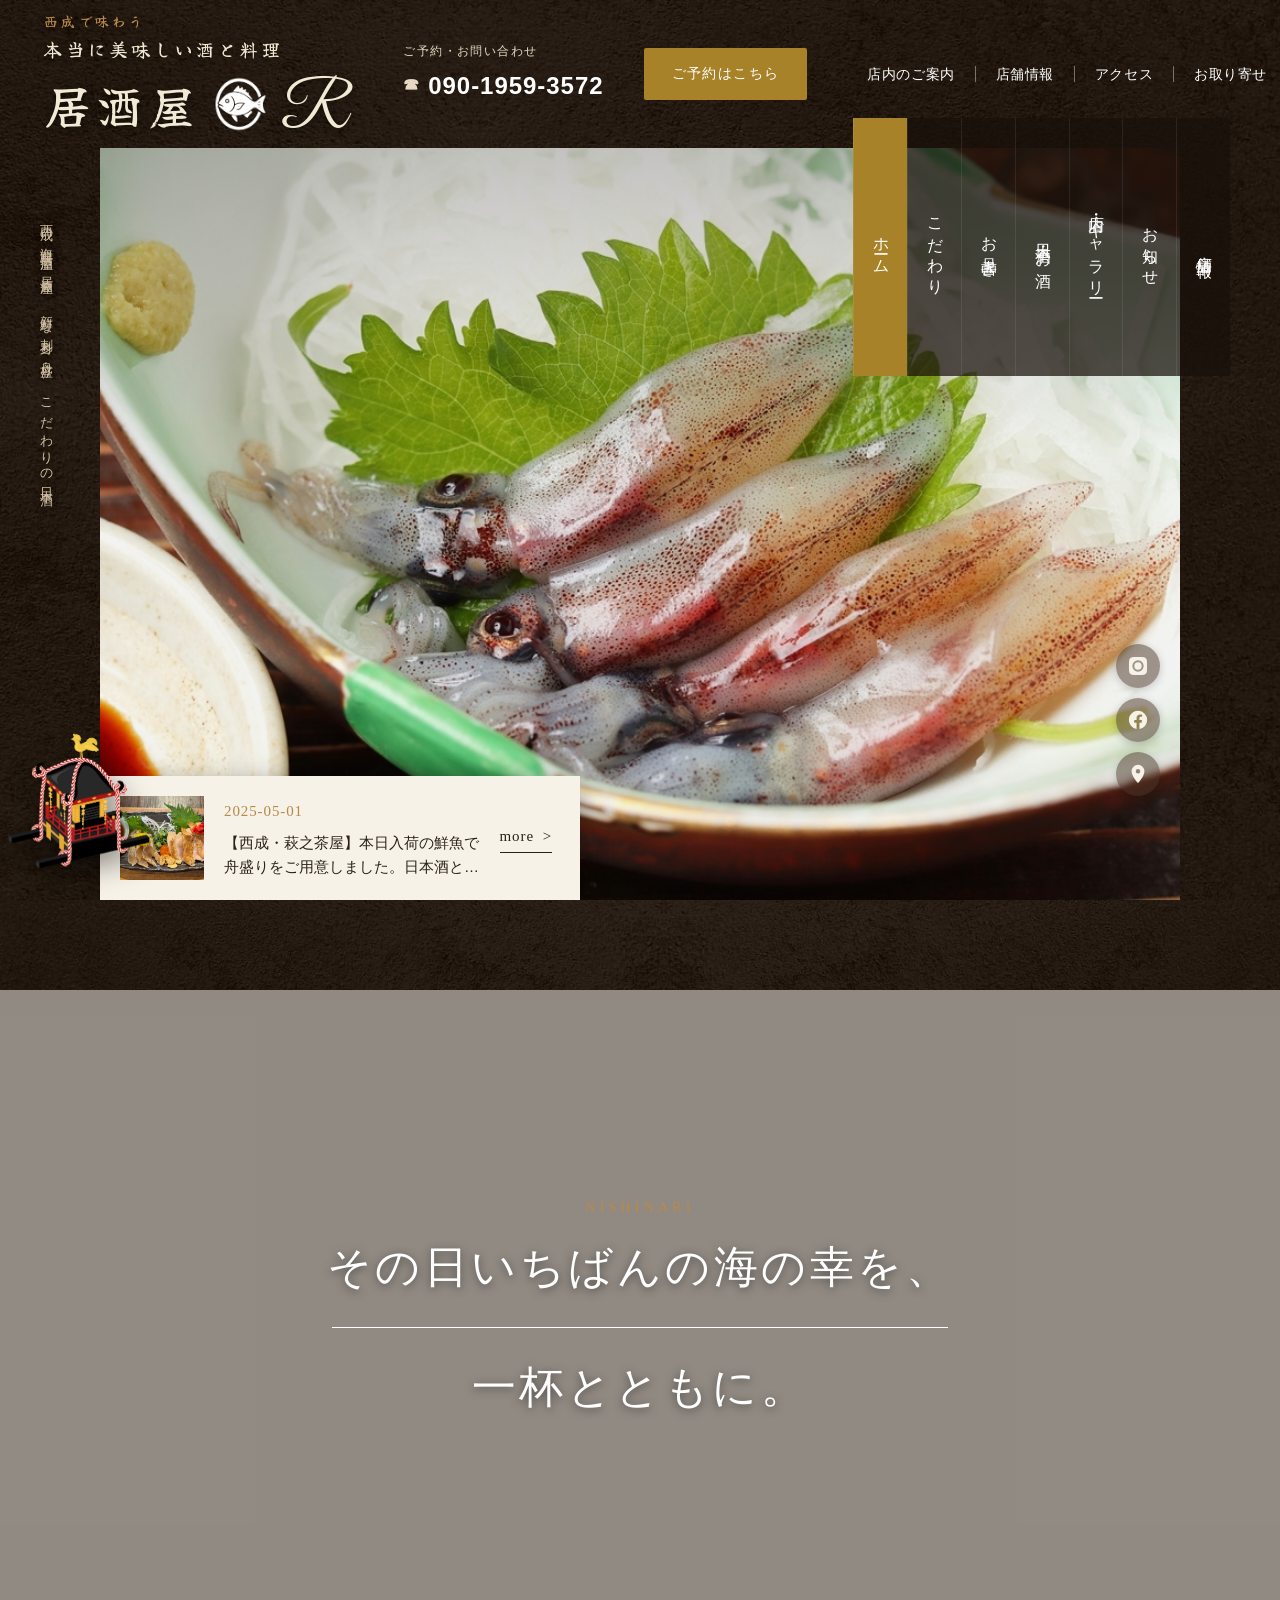
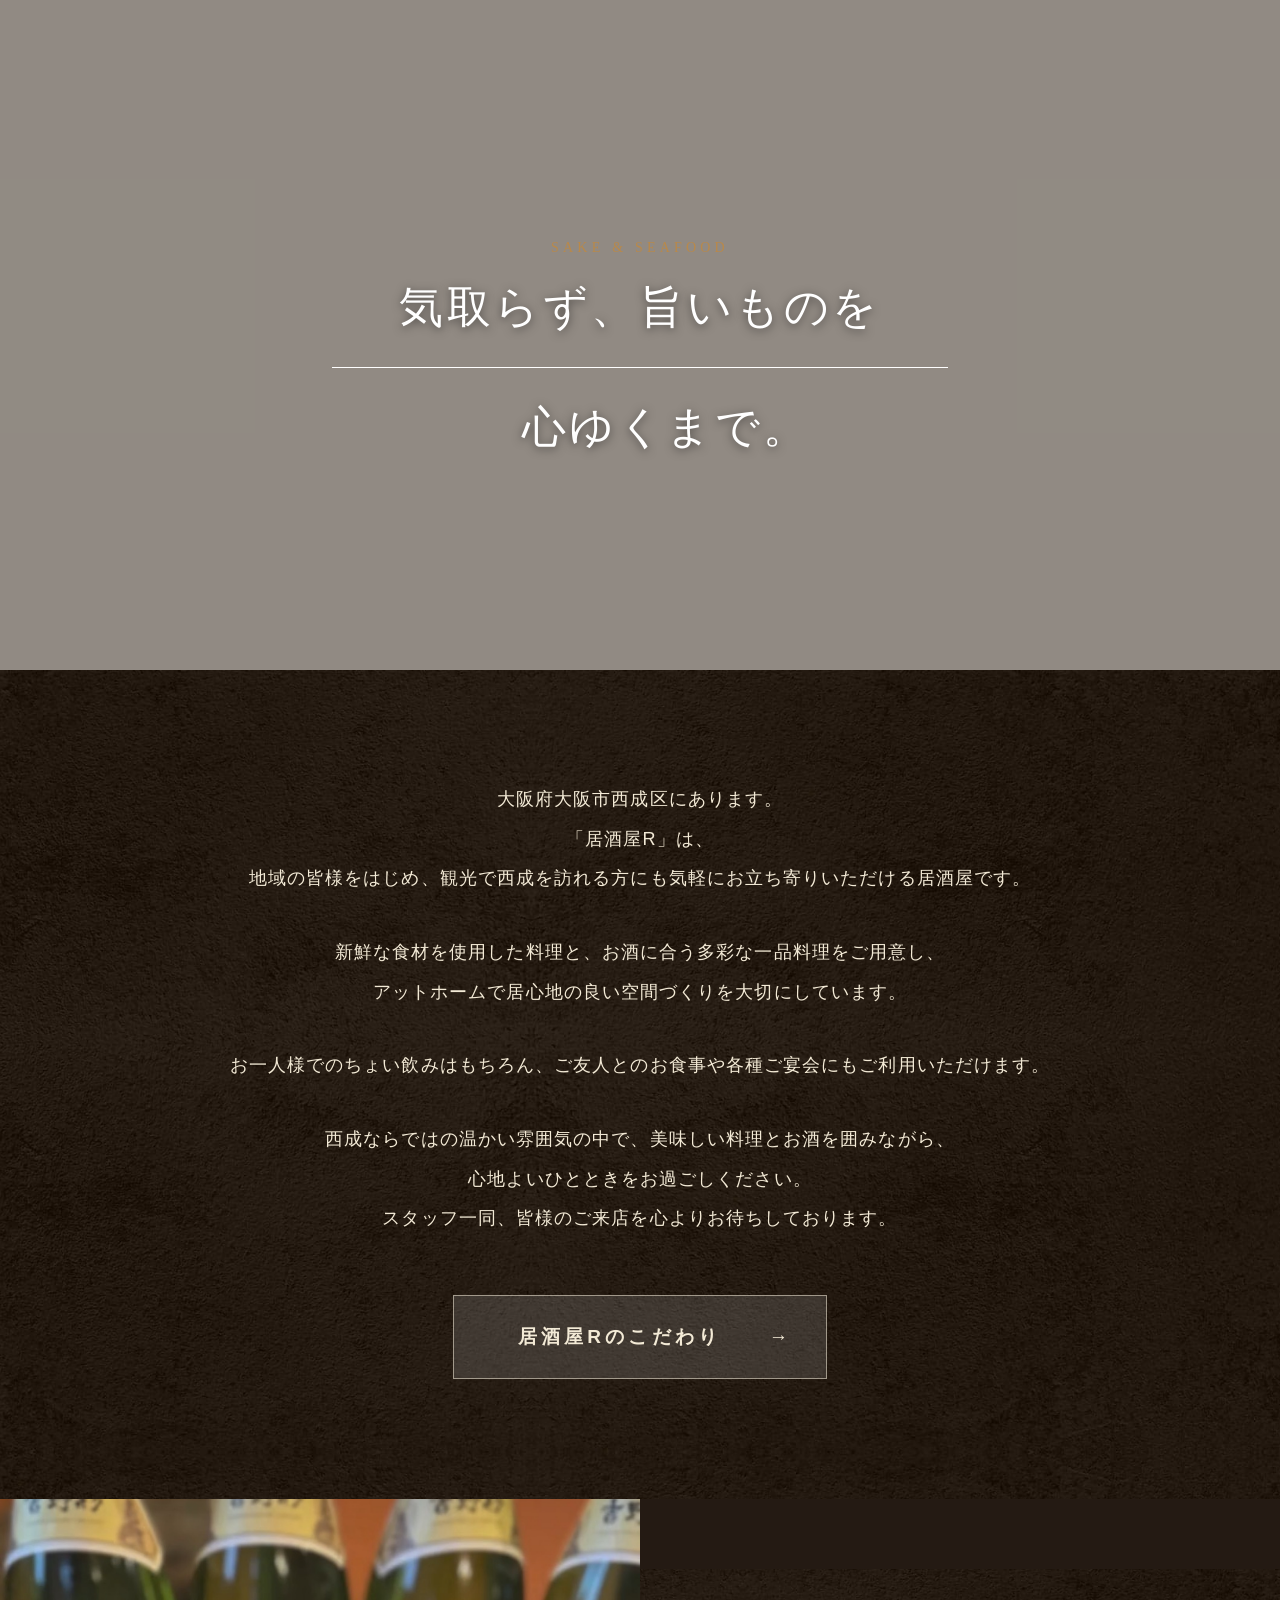
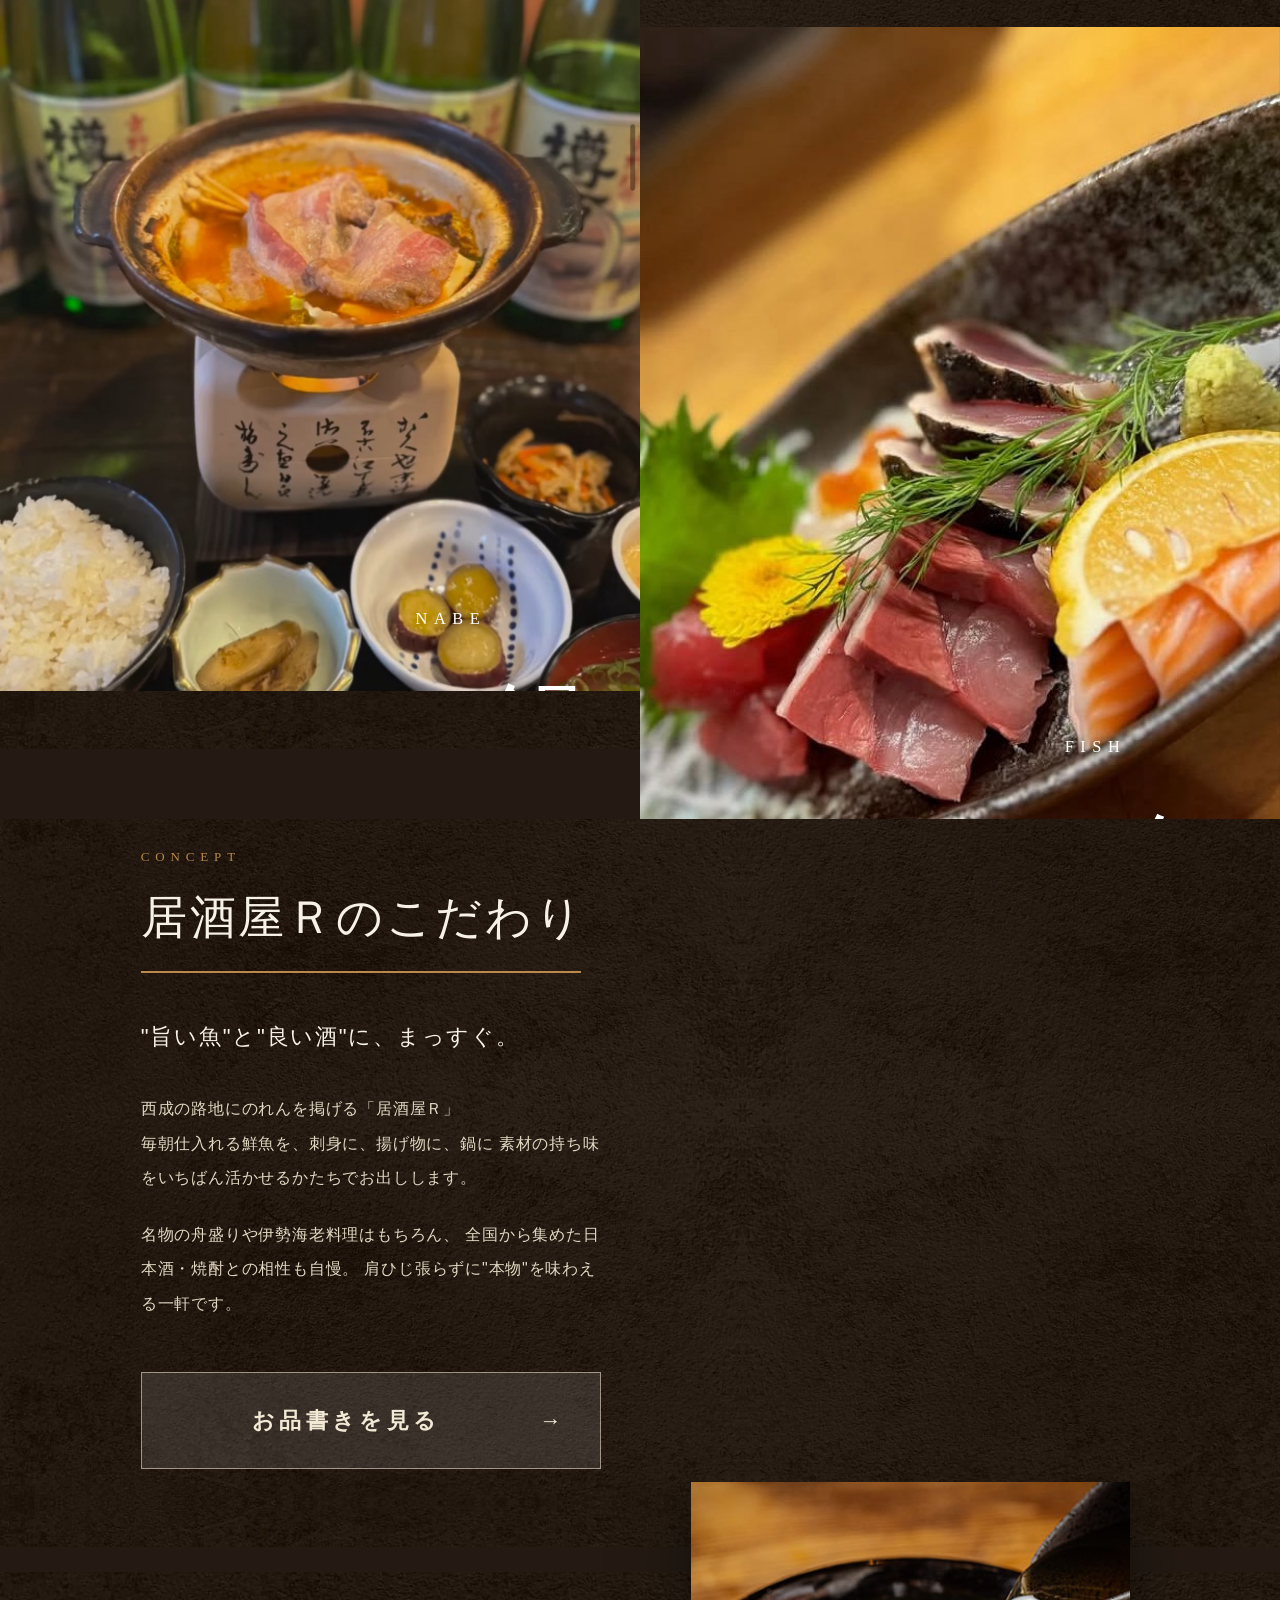
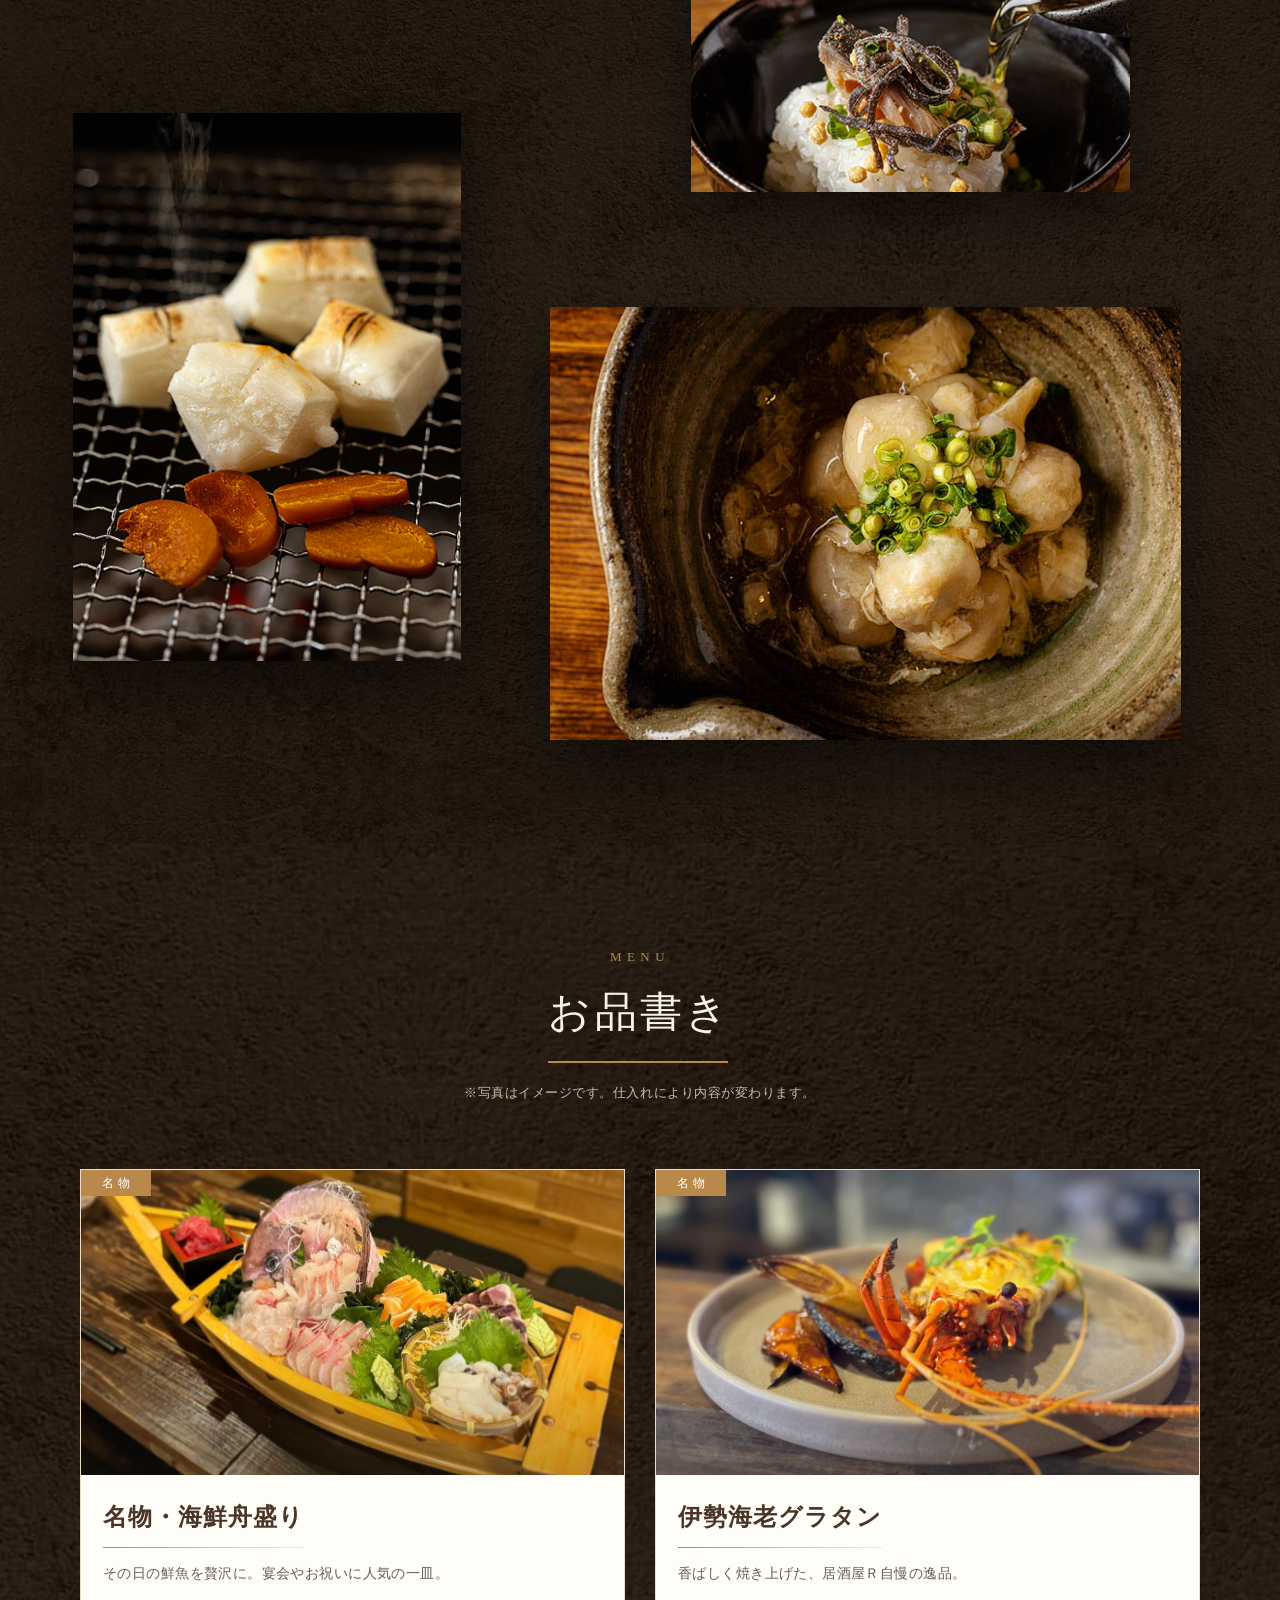
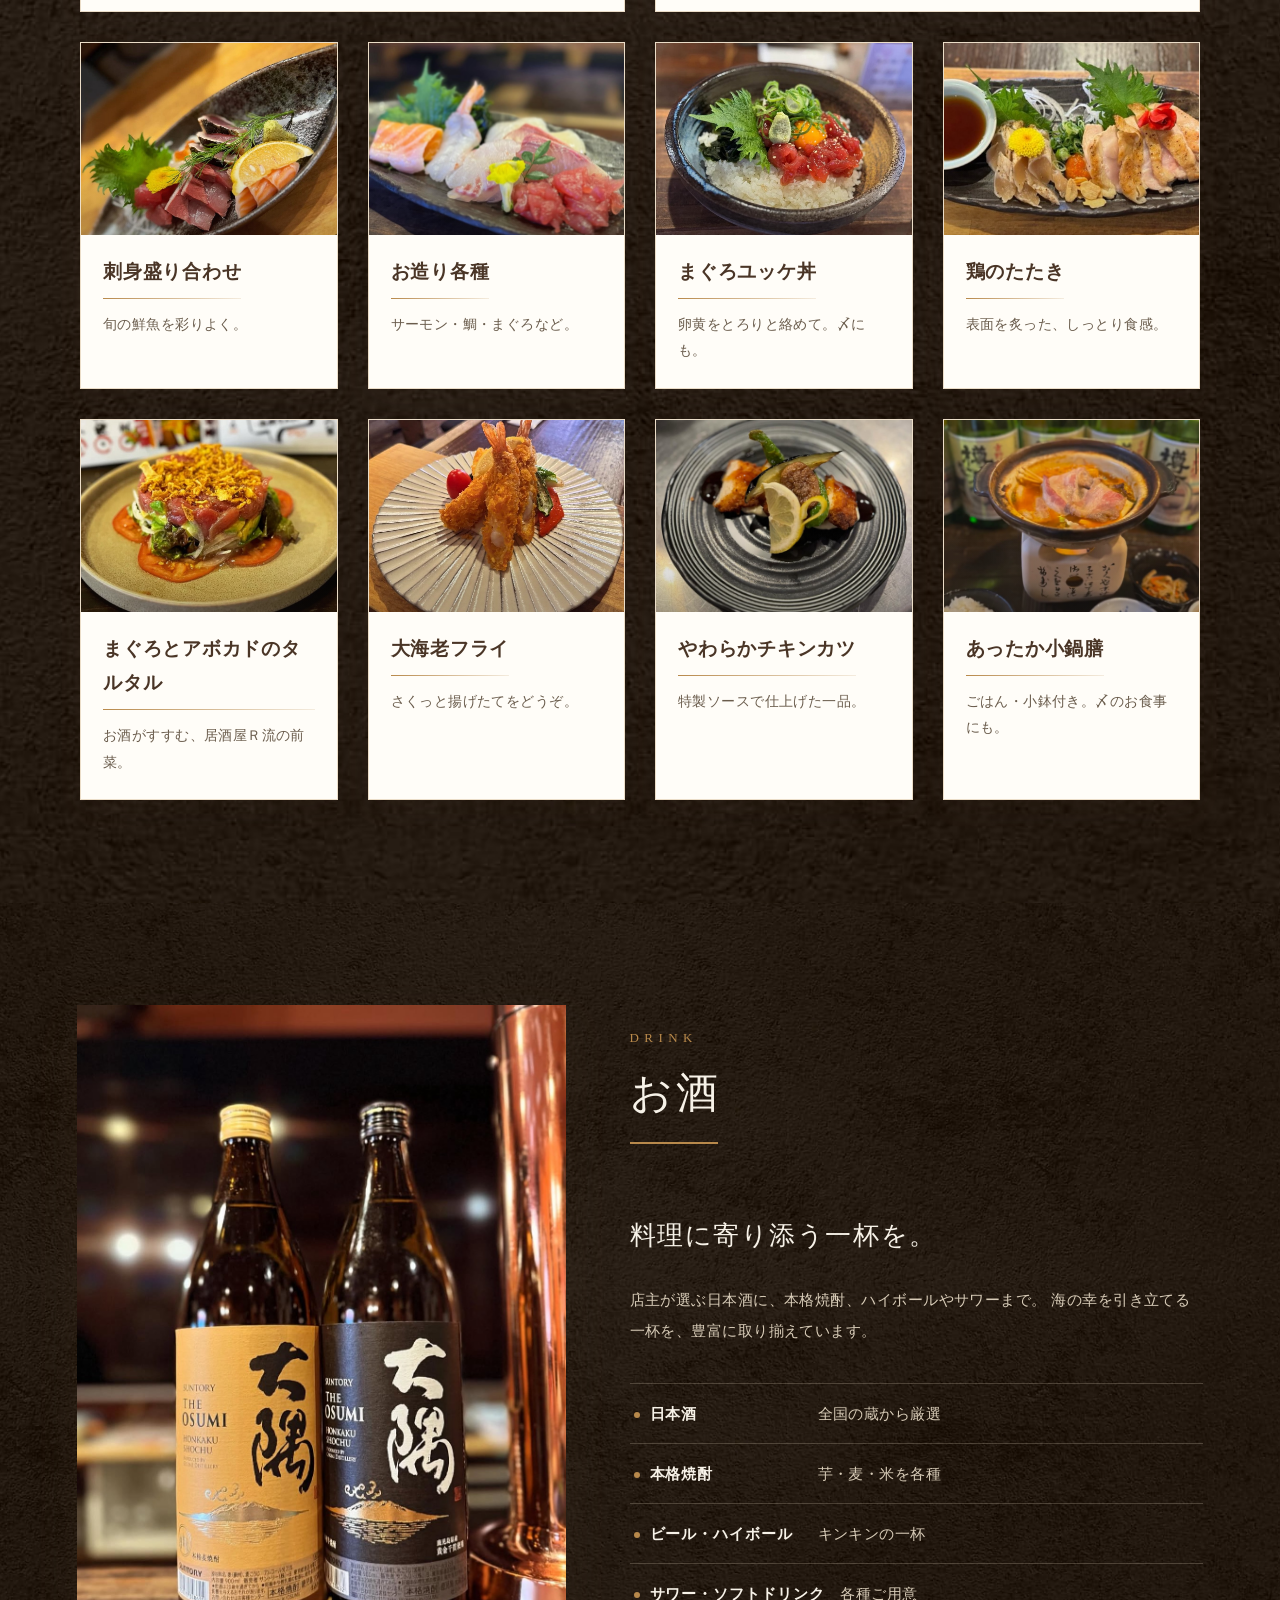
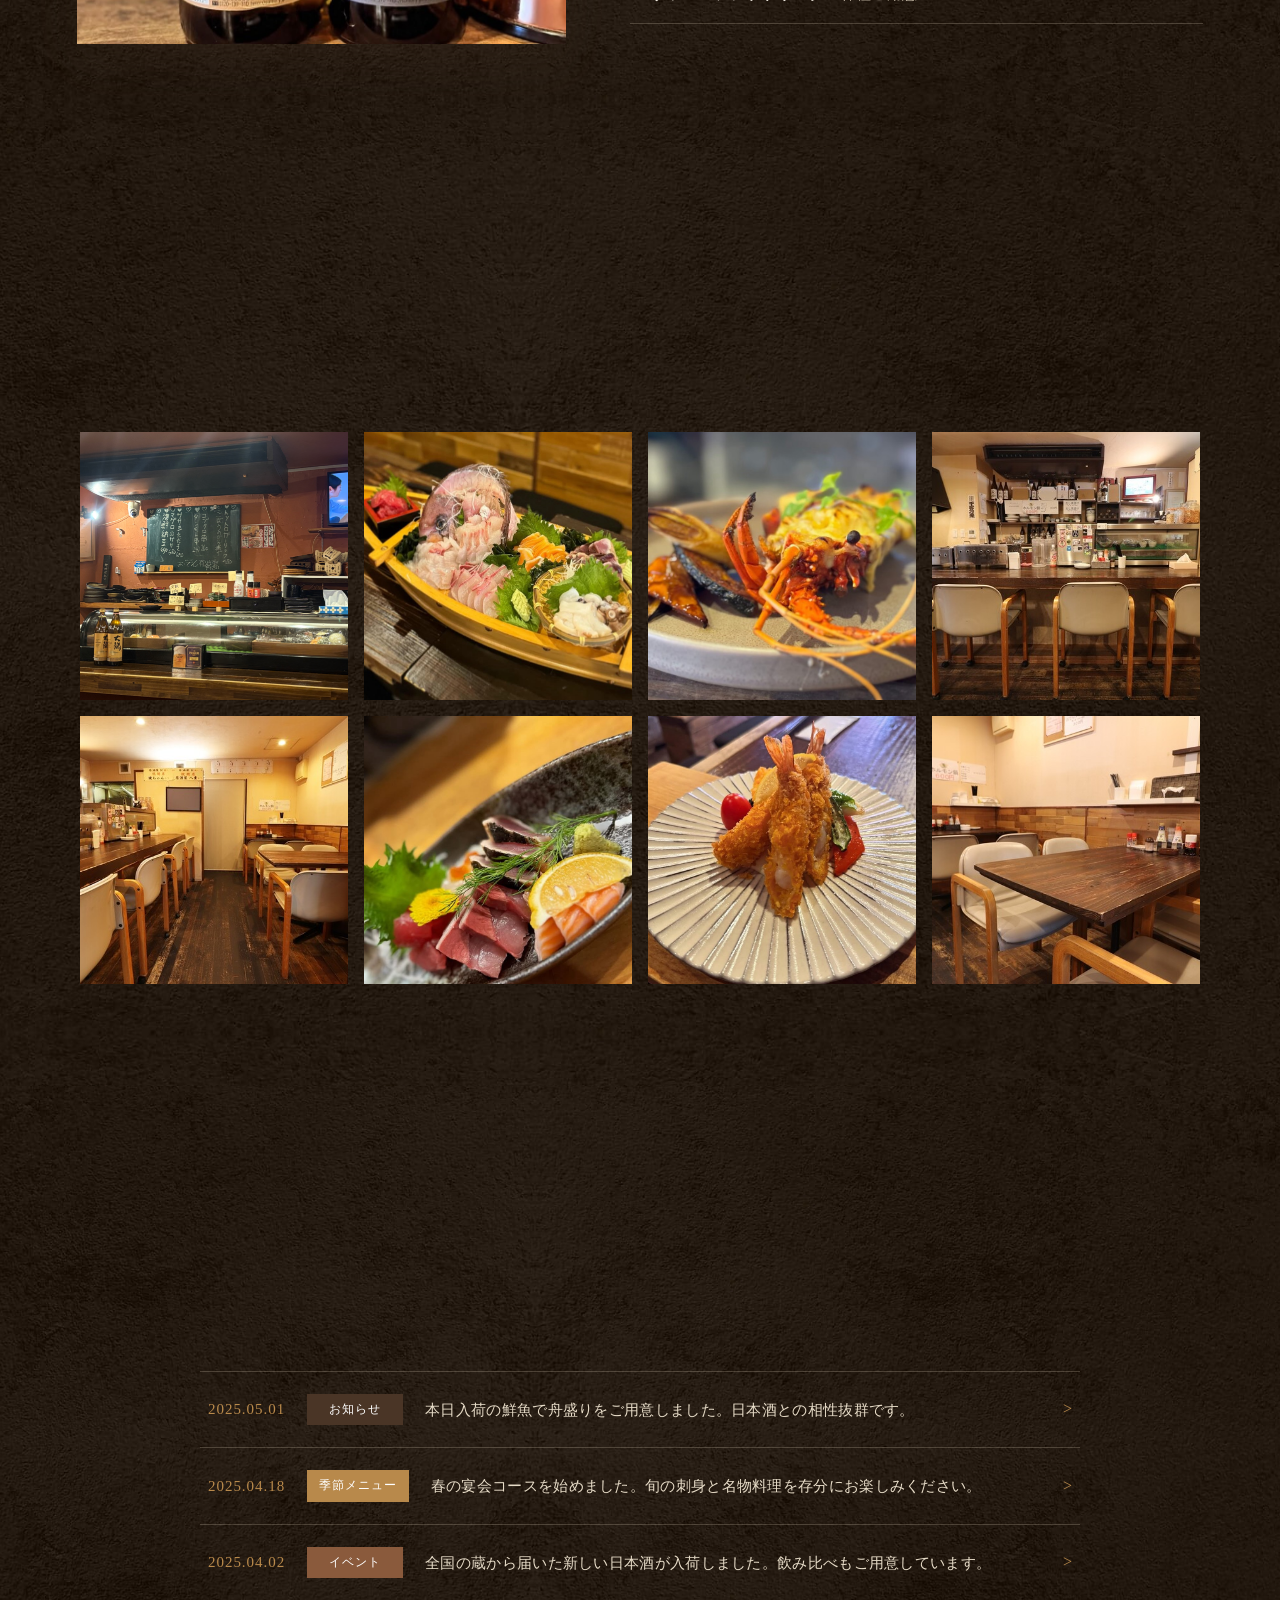
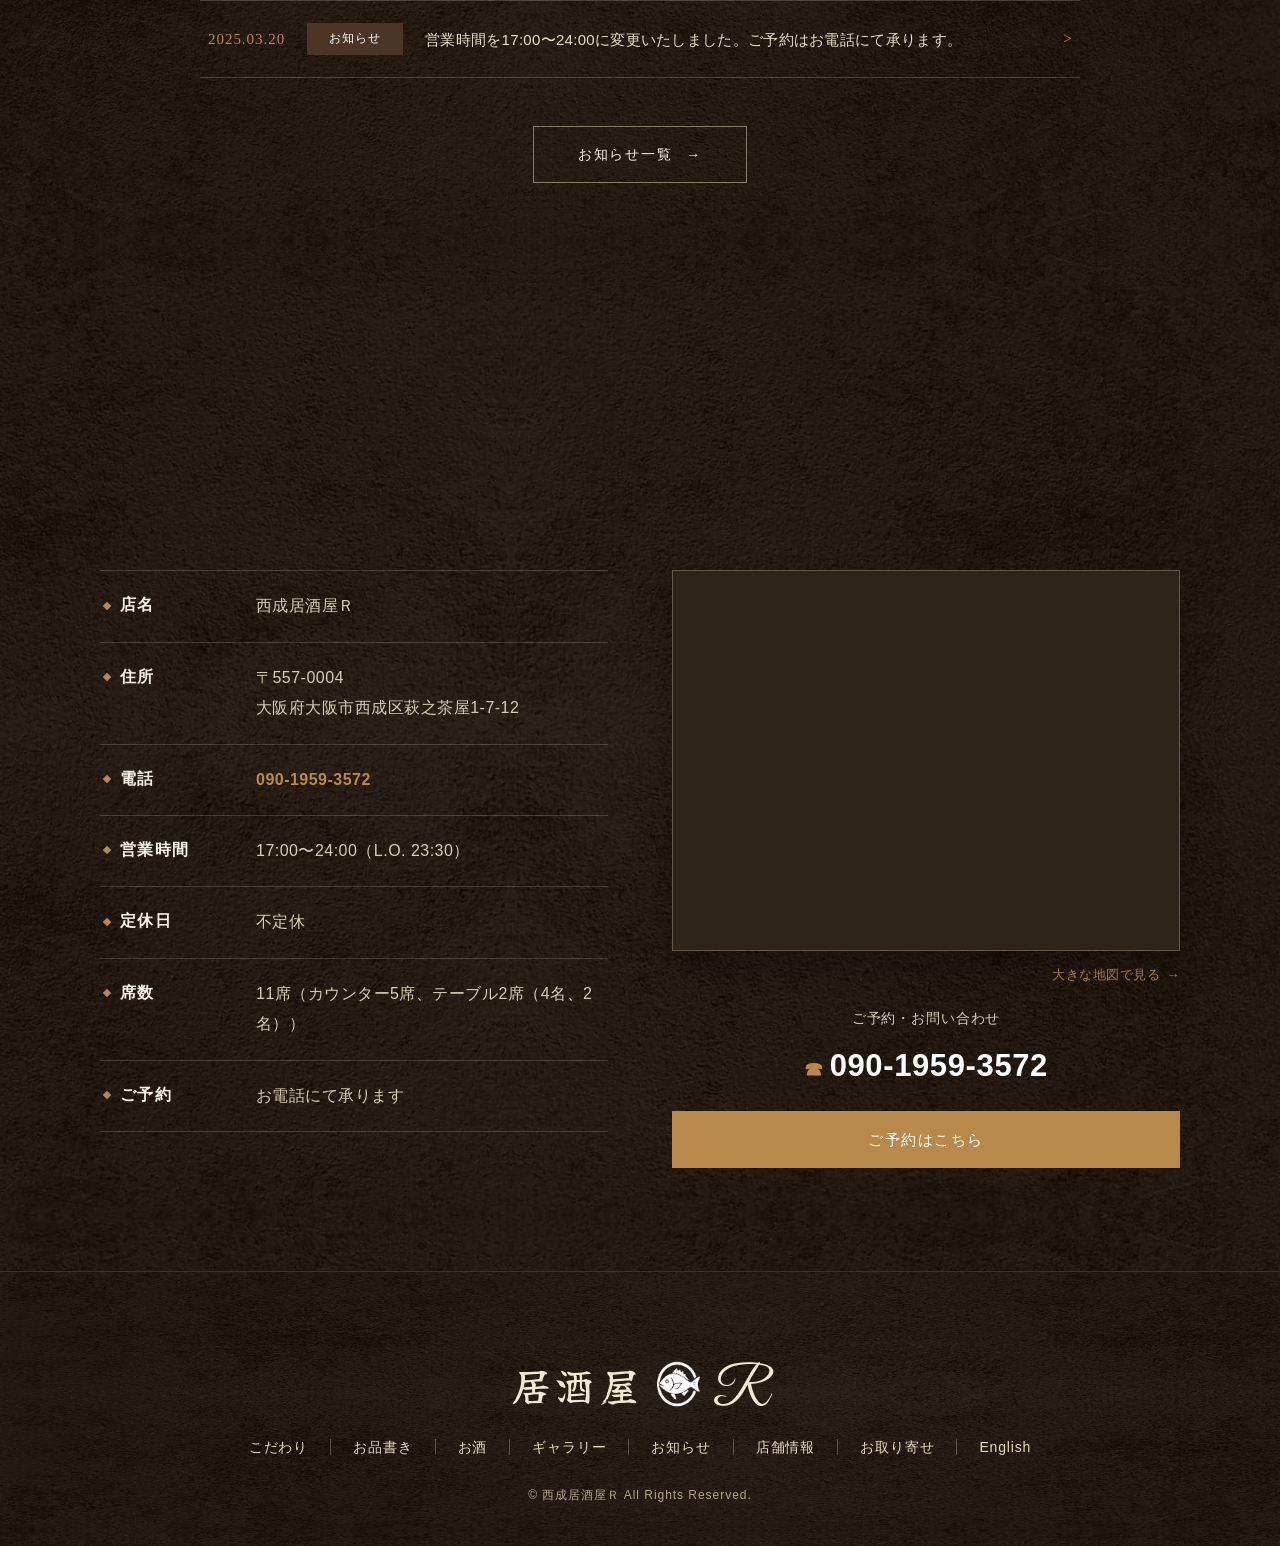
==== commit 4d9bd7c1: "フォントを温かみのある丸ゴシックに統一し、ヘッダーの折り返し・重なりを修正 - shop/privacy/tokushohoページのフォントをZen Maru Gothic系に統一 - ヘッダーのサブ" ====
--- a/index.html
+++ b/index.html
@@ -33,7 +33,7 @@
     <!-- Fonts -->
     <link rel="preconnect" href="https://fonts.googleapis.com">
     <link rel="preconnect" href="https://fonts.gstatic.com" crossorigin>
-    <link rel="stylesheet" href="https://fonts.googleapis.com/css2?family=Amiri:wght@400;700&family=Great+Vibes&family=Noto+Serif+JP:wght@400;500;700&family=Yuji+Mai&family=Yuji+Syuku&display=swap">
+    <link rel="stylesheet" href="https://fonts.googleapis.com/css2?family=Amiri:wght@400;700&family=Great+Vibes&family=Yuji+Mai&family=Yuji+Syuku&display=swap">
 
     <!-- Styles -->
     <link rel="stylesheet" href="assets/css/reset.css">
--- a/assets/css/style.css
+++ b/assets/css/style.css
@@ -11,7 +11,10 @@
     --cream:   #f7f2e8;
     --ink:     #2a211a;
     --dark:    #241a13;   /* FVの地色 */
-    --font: "Noto Serif JP", "Hiragino Mincho ProN", "Yu Mincho", "YuMincho", "MS PMincho", serif;
+    /* 本文は角の取れた丸ゴシックで、やわらかく親しみのある印象に。
+       Windows/Mac に丸ゴシックが無い環境でも近い雰囲気になるよう並べています */
+    --font: "Zen Maru Gothic", "Hiragino Maru Gothic ProN", "Hiragino Maru Gothic Pro",
+            "Yu Gothic", "Meiryo", sans-serif;
     --font-en: "Georgia", "Times New Roman", serif;
     /* 数字（価格・電話番号）専用。Georgia や Amiri は数字の高さが
        不揃いで読みにくいため、数字だけこの書体に揃える */
@@ -210,7 +213,7 @@
     padding: 0 44px;
 }
 /* --- 左上ブランド（キャッチ＋ロゴ） --- */
-.fv-brand { display: flex; flex-direction: column; gap: 8px; }
+.fv-brand { display: flex; flex-direction: column; gap: 8px; flex-shrink: 0; }
 .fv-catch {
     font-family: "Yuji Syuku", serif;   /* 筆文字風 */
     color: #f0e6d2;
@@ -267,29 +270,32 @@
 /* ヘッダー（一番上）のサイズ */
 .fv-logo { --logo-size: 48px; }
 
-.fv-contact { color: #fff; }
+.fv-contact { color: #fff; flex-shrink: 0; margin-left: 16px; }
 .fv-contact__label {
     font-size: 12px;
     letter-spacing: .12em;
     color: #e7d9c2;
     margin-bottom: 2px;
+    white-space: nowrap;
 }
 .fv-contact__tel a {
     display: inline-flex;
     align-items: center;
     gap: 8px;
     font-family: var(--font-num);
-    font-size: 30px;
+    font-size: 24px;
     font-weight: 700;
     color: #fff;
     letter-spacing: .04em;
+    white-space: nowrap;
 }
 .fv-contact__tel a::before {
     content: "\260E";           /* ☎ */
-    font-size: 20px;
+    font-size: 16px;
     color: #e7d9c2;
 }
 
+.fv-reserve { flex-shrink: 0; }
 .fv-reserve a {
     display: inline-block;
     background: #a88228;
@@ -298,6 +304,7 @@
     font-size: 14px;
     letter-spacing: .1em;
     border-radius: 2px;
+    white-space: nowrap;
 }
 .fv-reserve a:hover { opacity: 1; background: #8f6d1e; }
 
@@ -305,10 +312,11 @@
     margin-left: auto;
     display: flex;
     align-items: center;
-}
-.fv-subnav li { padding: 0 20px; line-height: 1; }
+    flex-shrink: 0;
+}
+.fv-subnav li { padding: 0 20px; line-height: 1; flex-shrink: 0; white-space: nowrap; }
 .fv-subnav li + li { border-left: 1px solid rgba(255,255,255,.4); }
-.fv-subnav a { color: #fff; font-size: 14px; letter-spacing: .04em; }
+.fv-subnav a { color: #fff; font-size: 14px; letter-spacing: .04em; white-space: nowrap; }
 
 /* --- 縦書きメインナビ（右から80pxの位置） --- */
 .fv-nav {
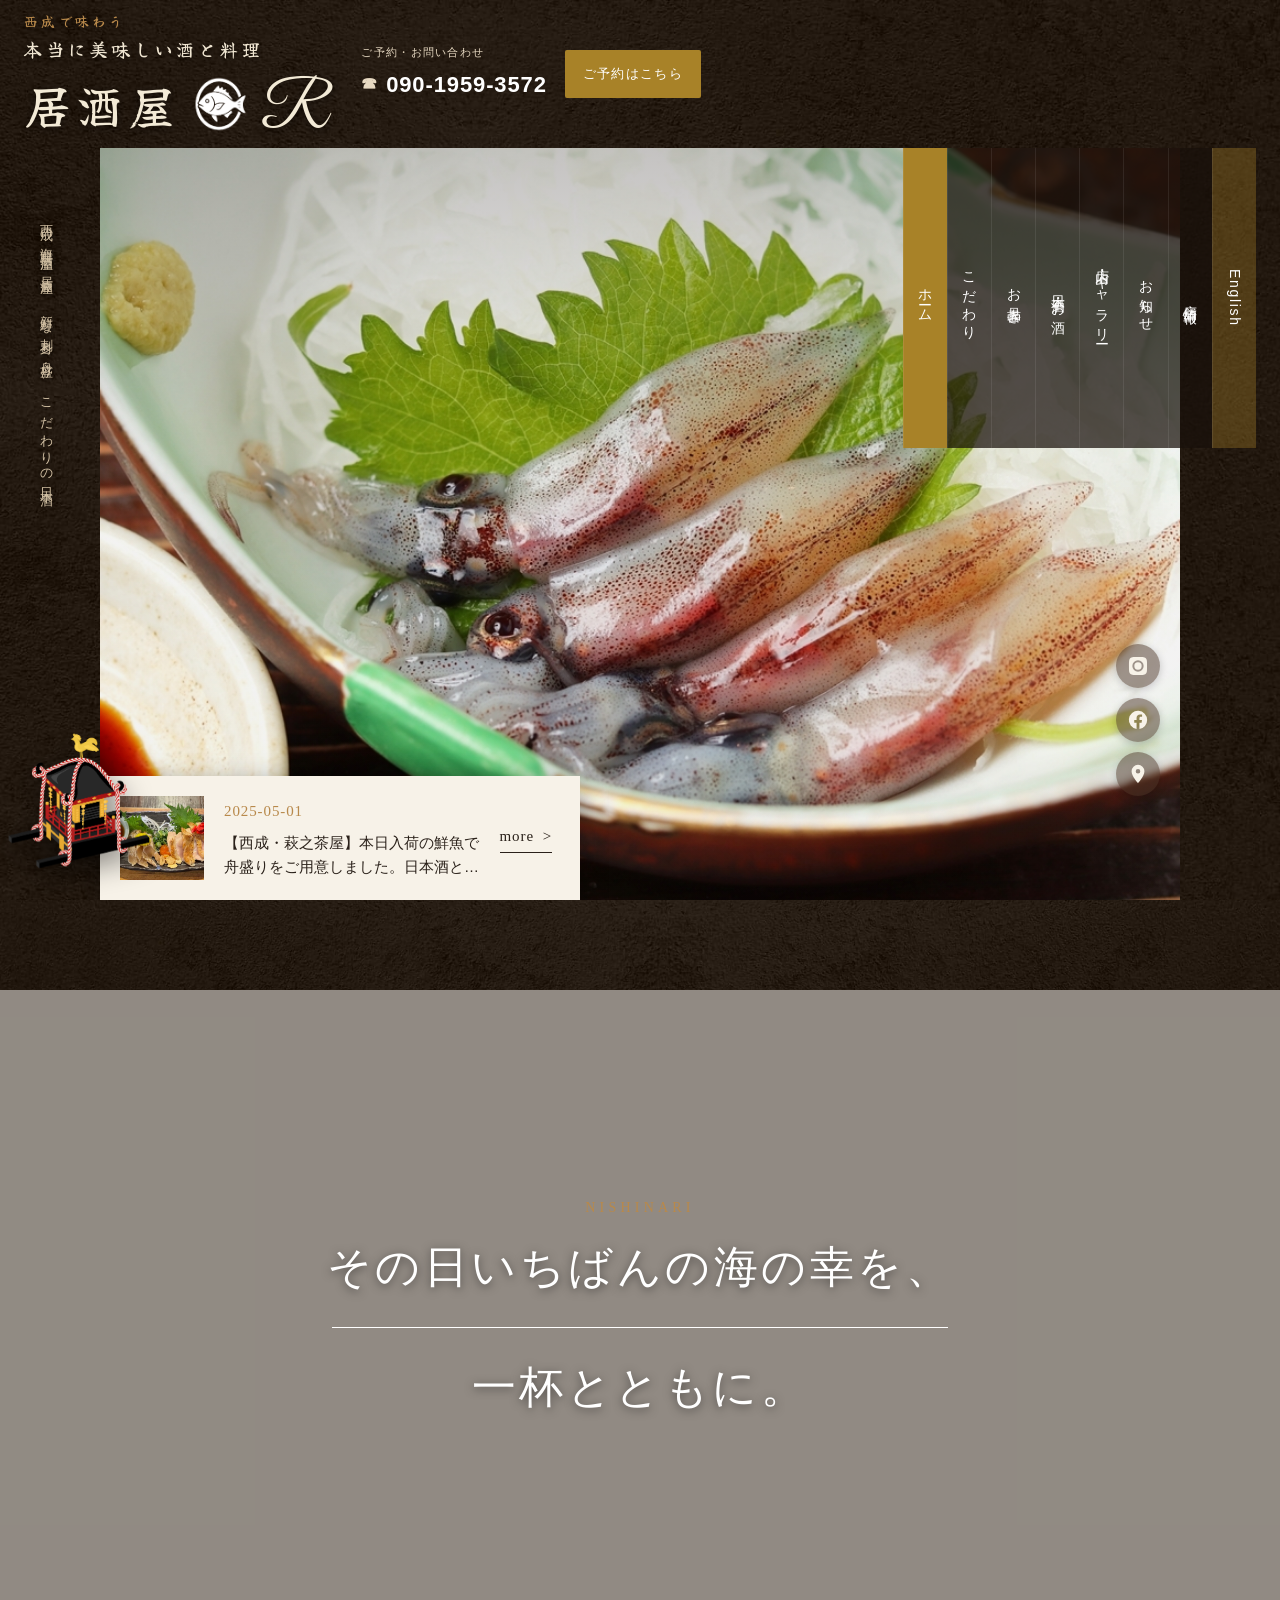
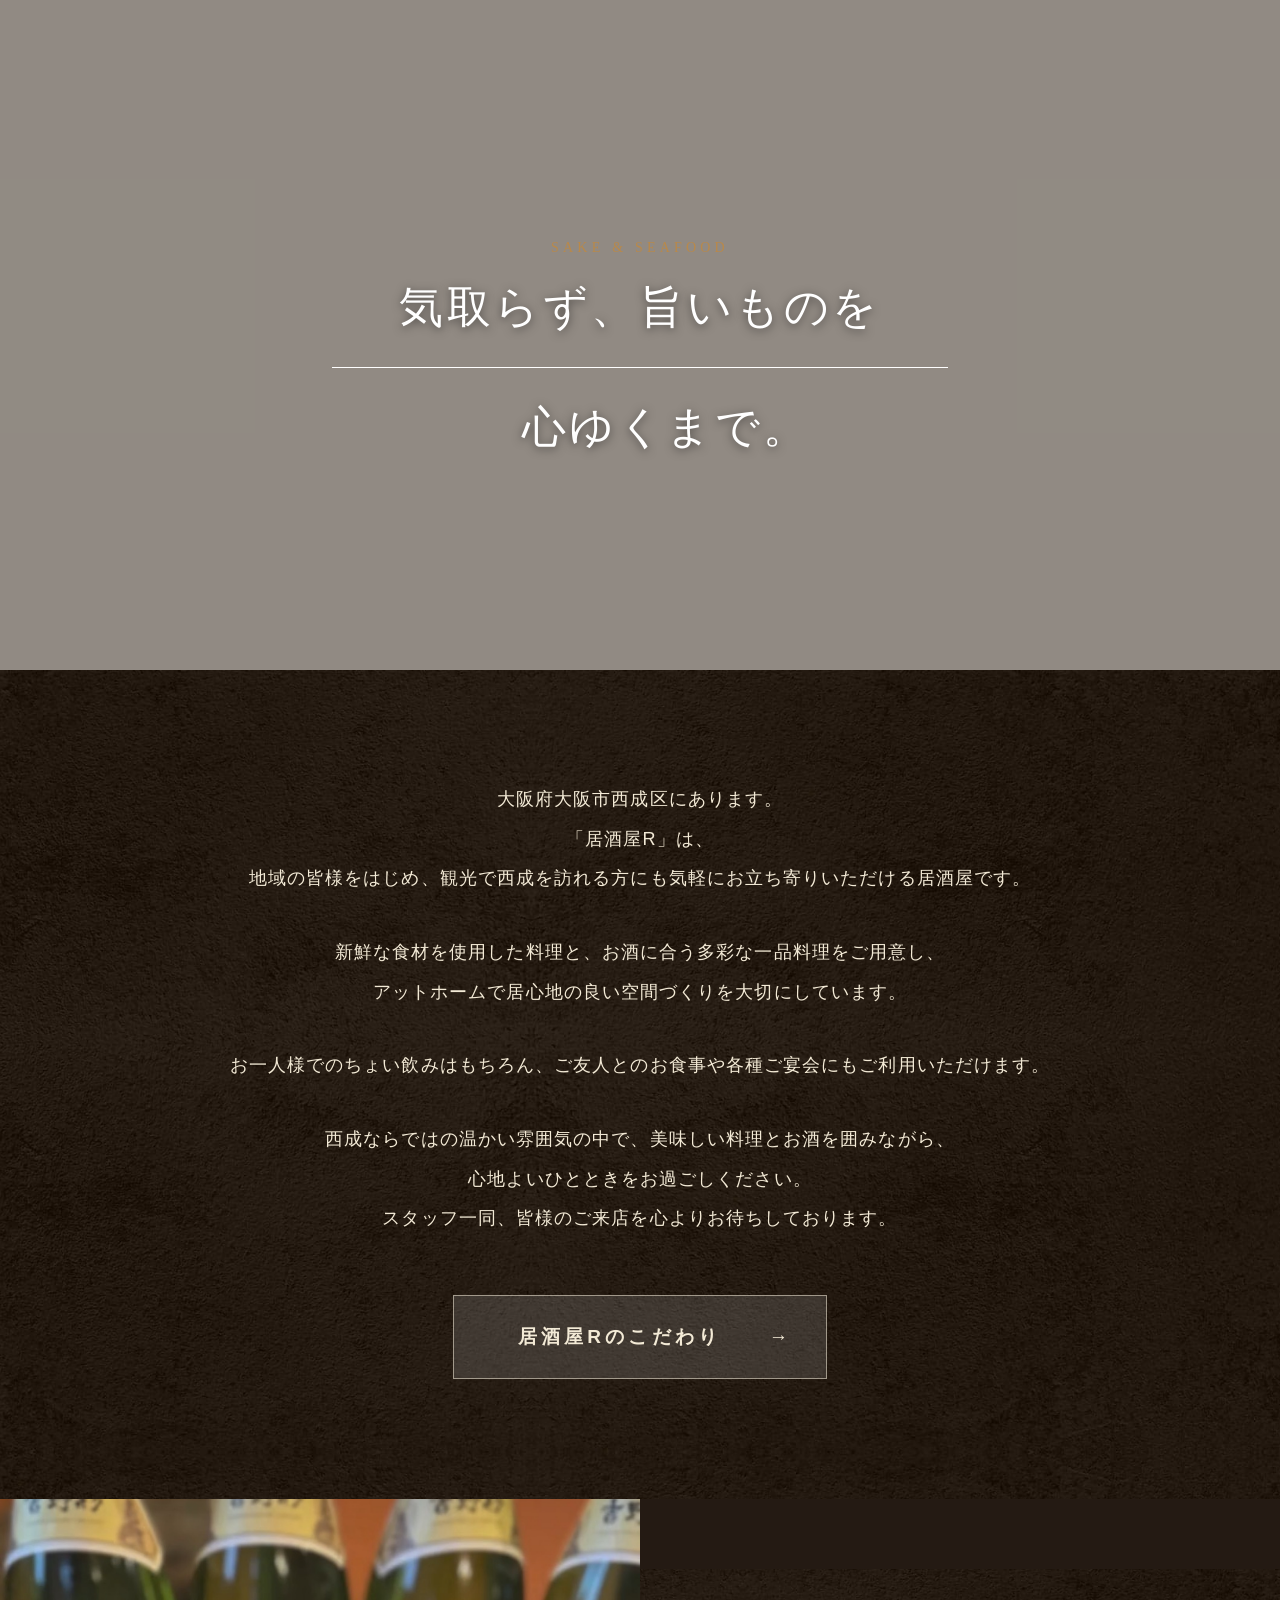
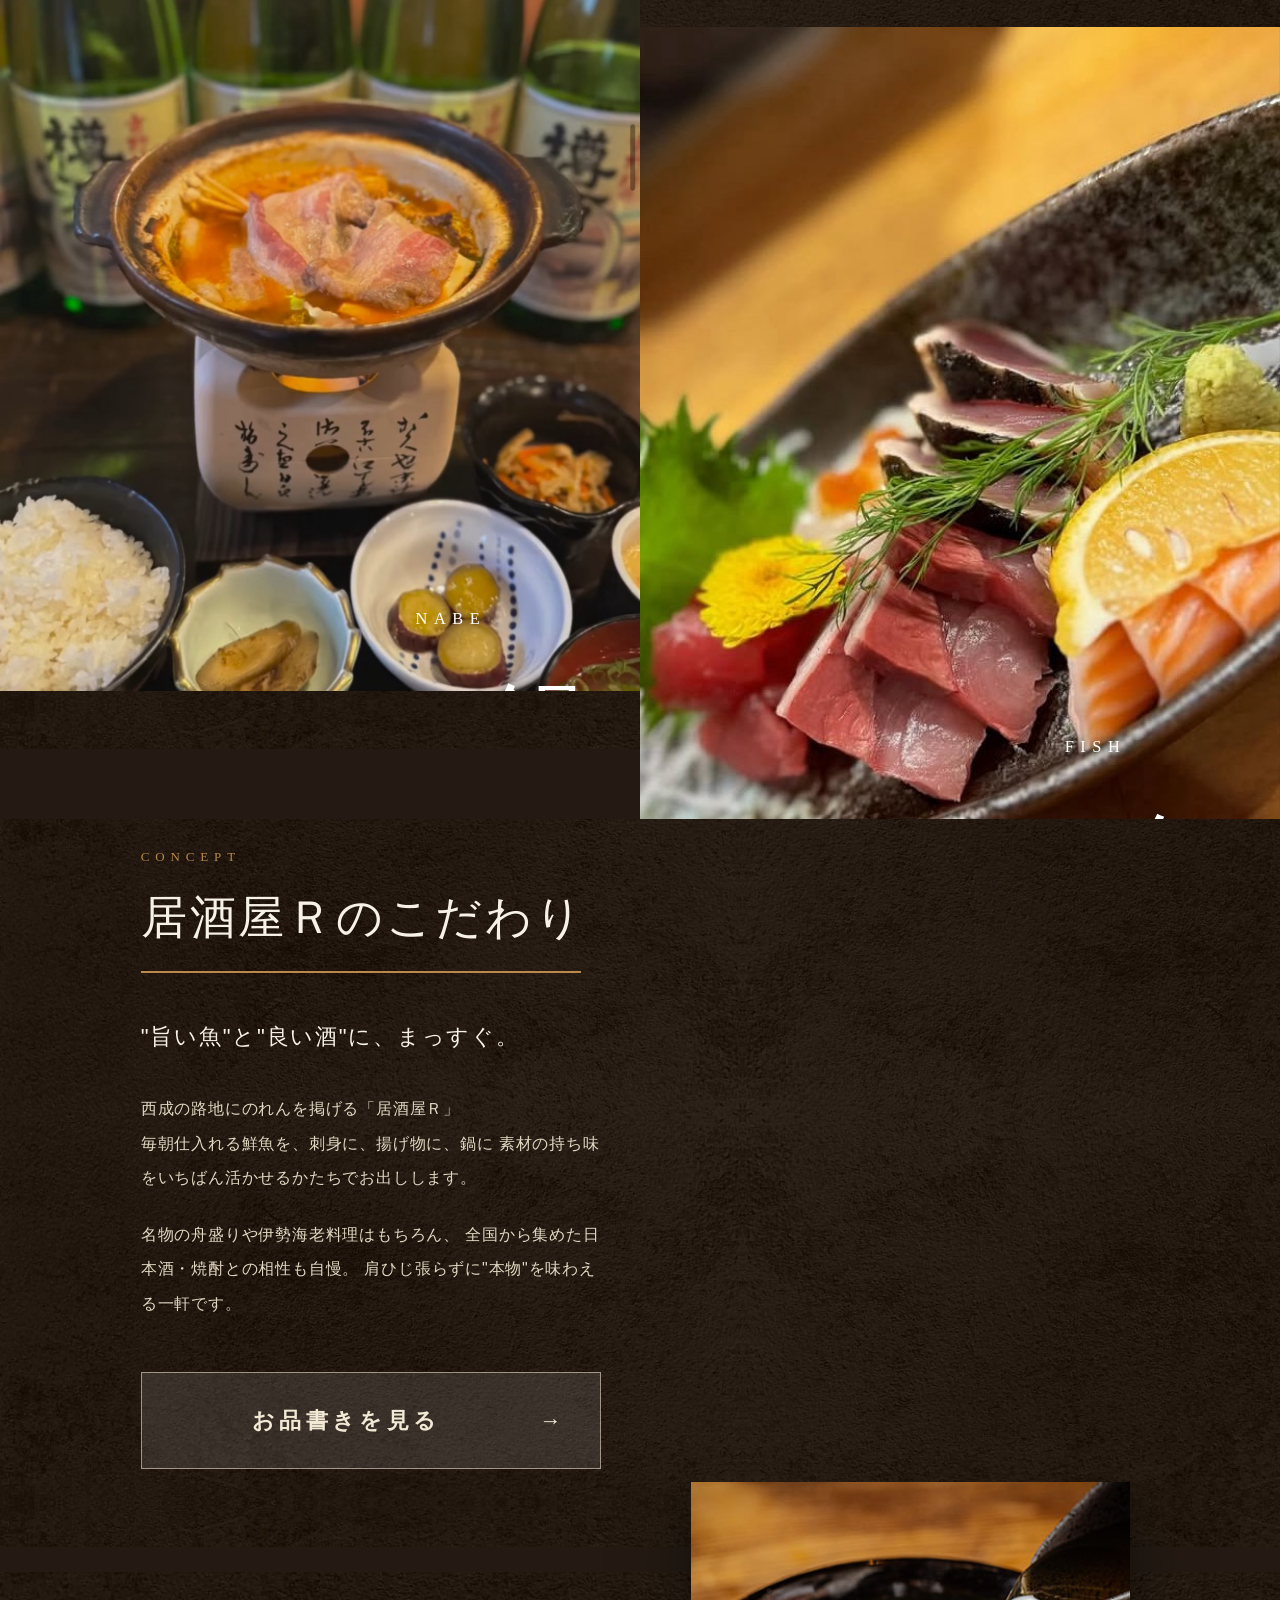
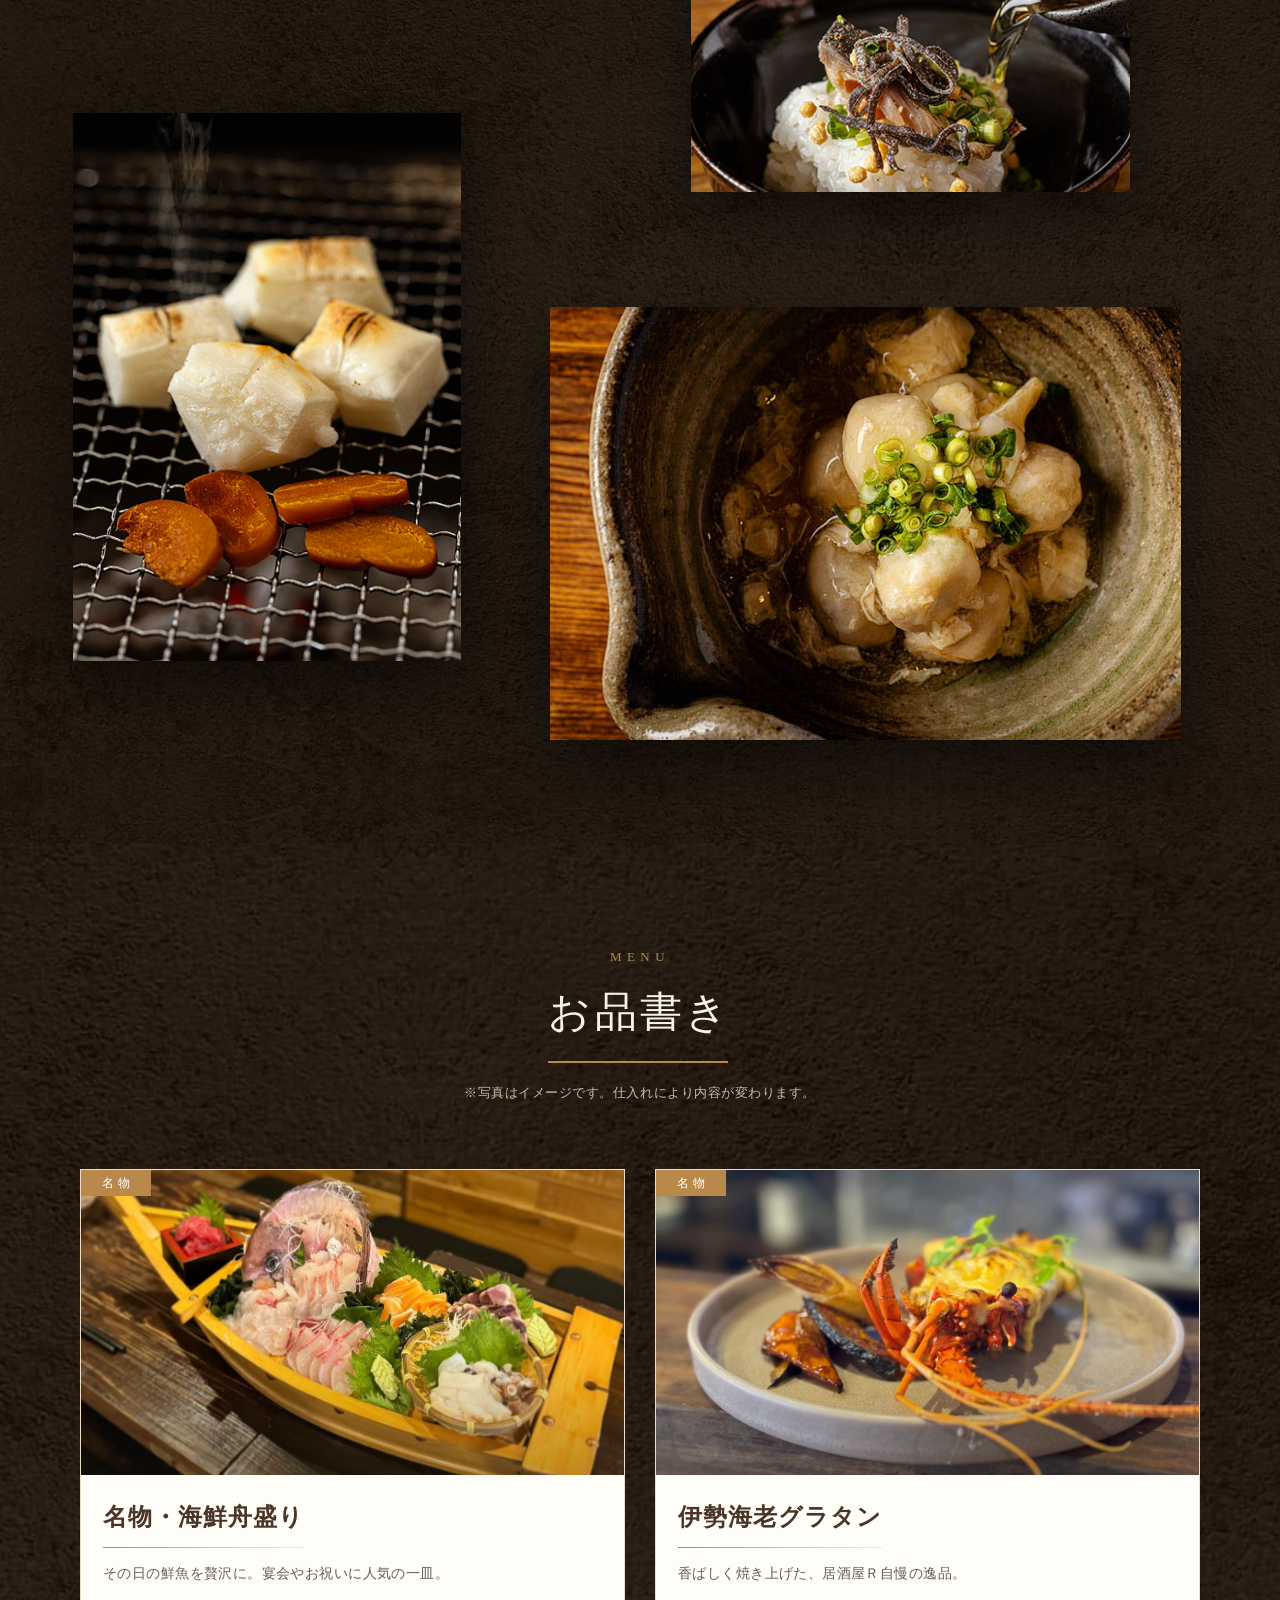
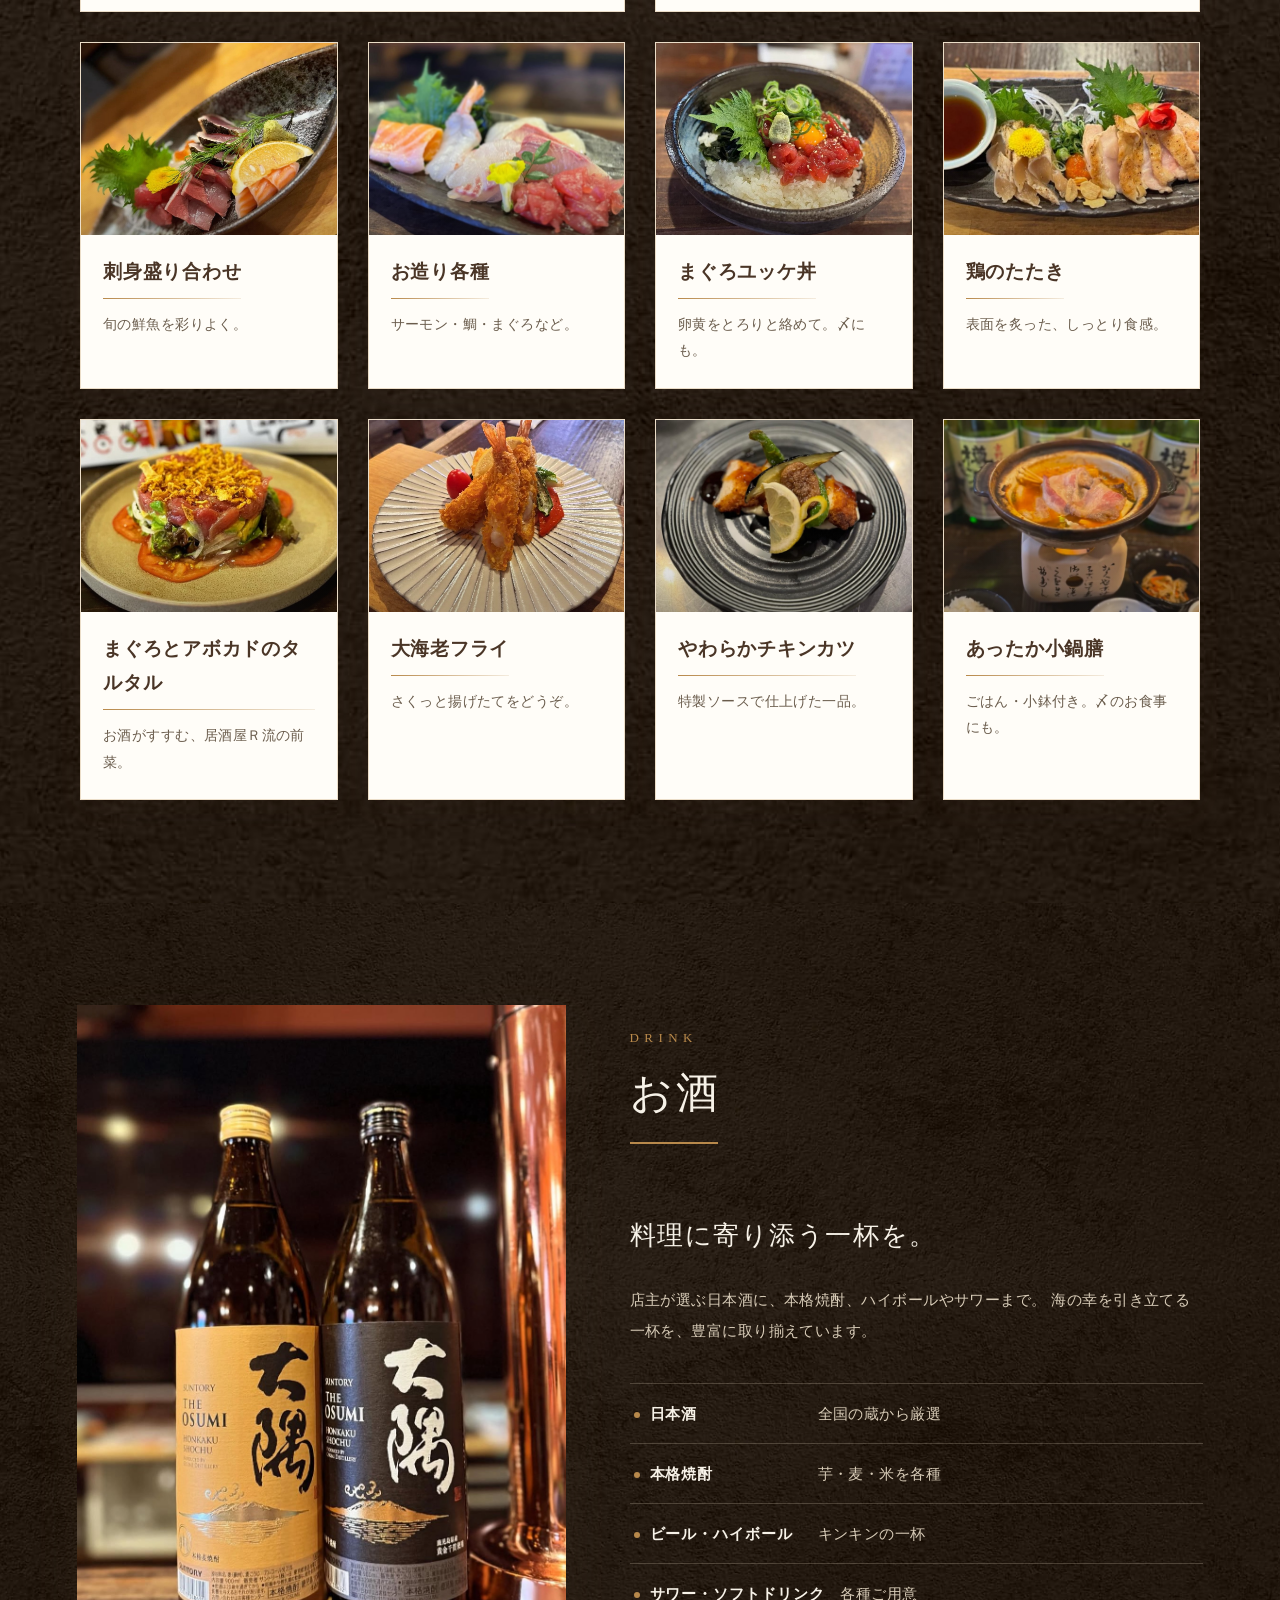
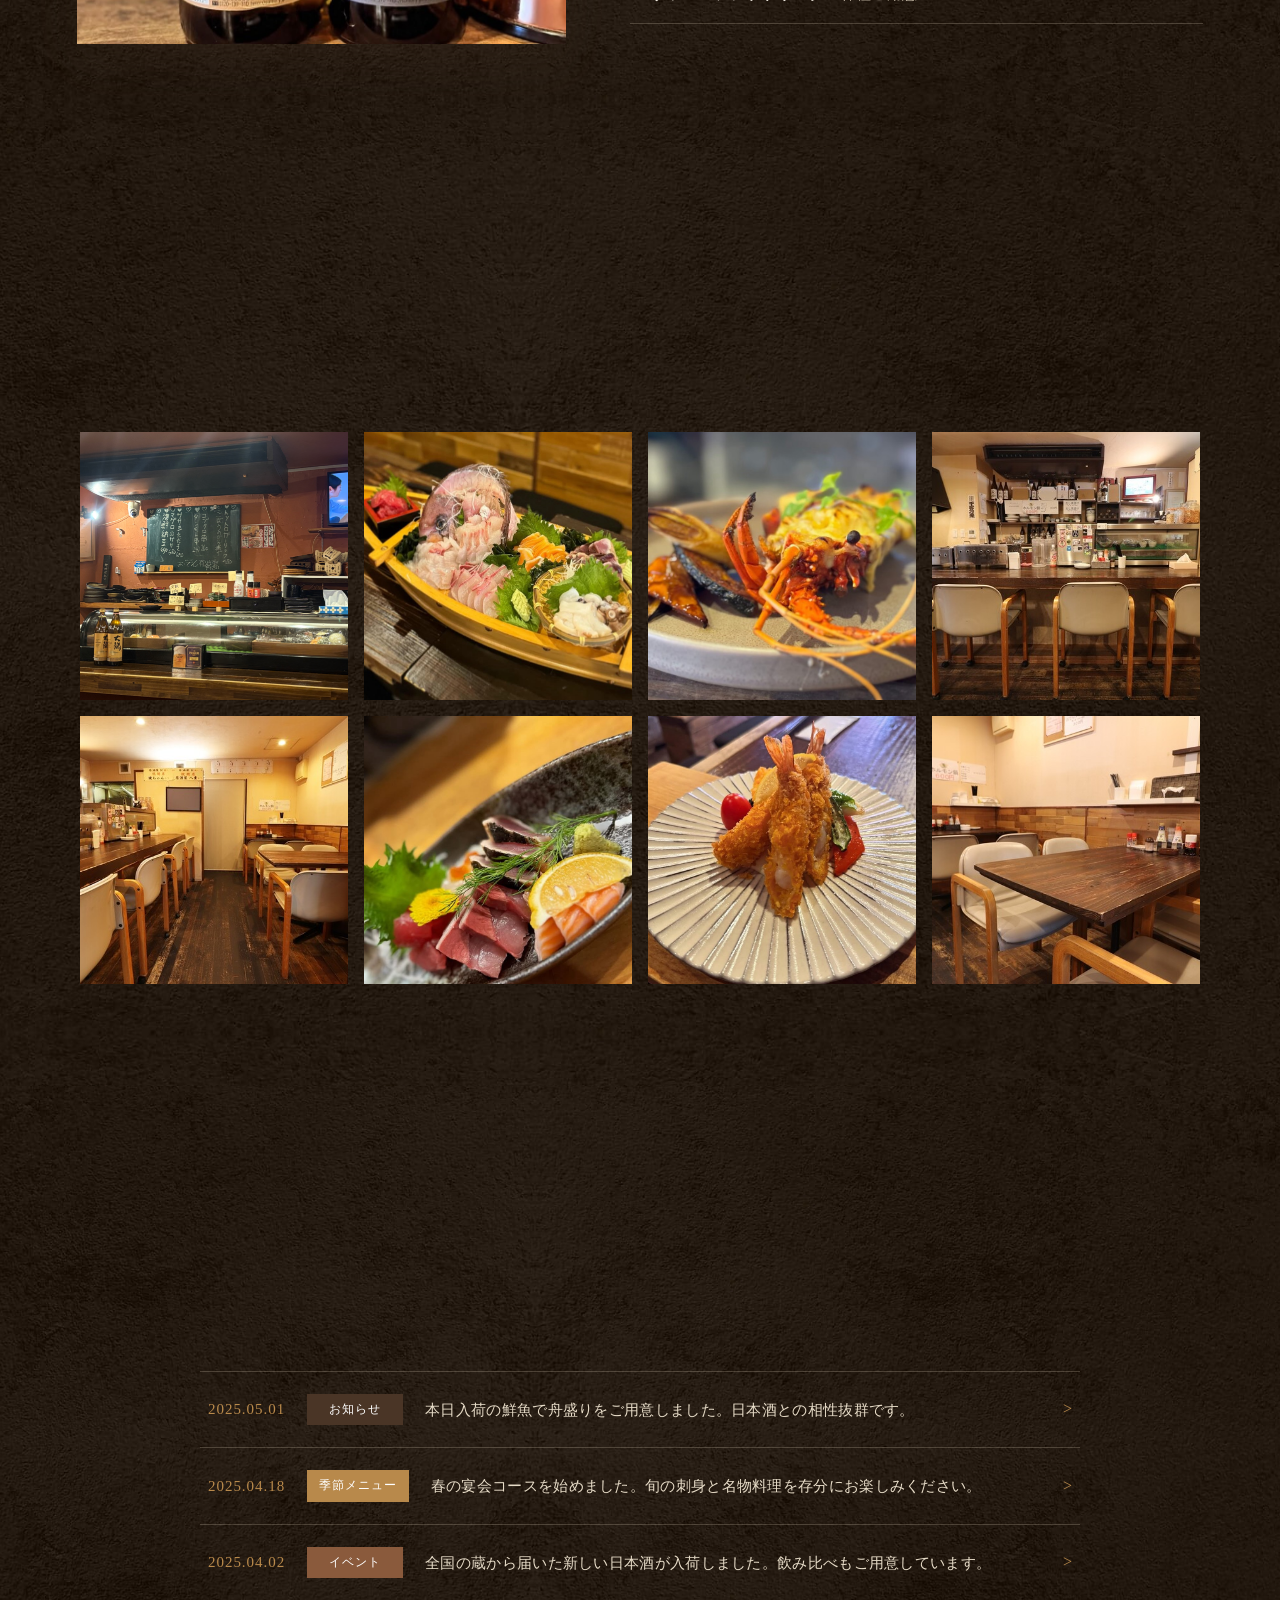
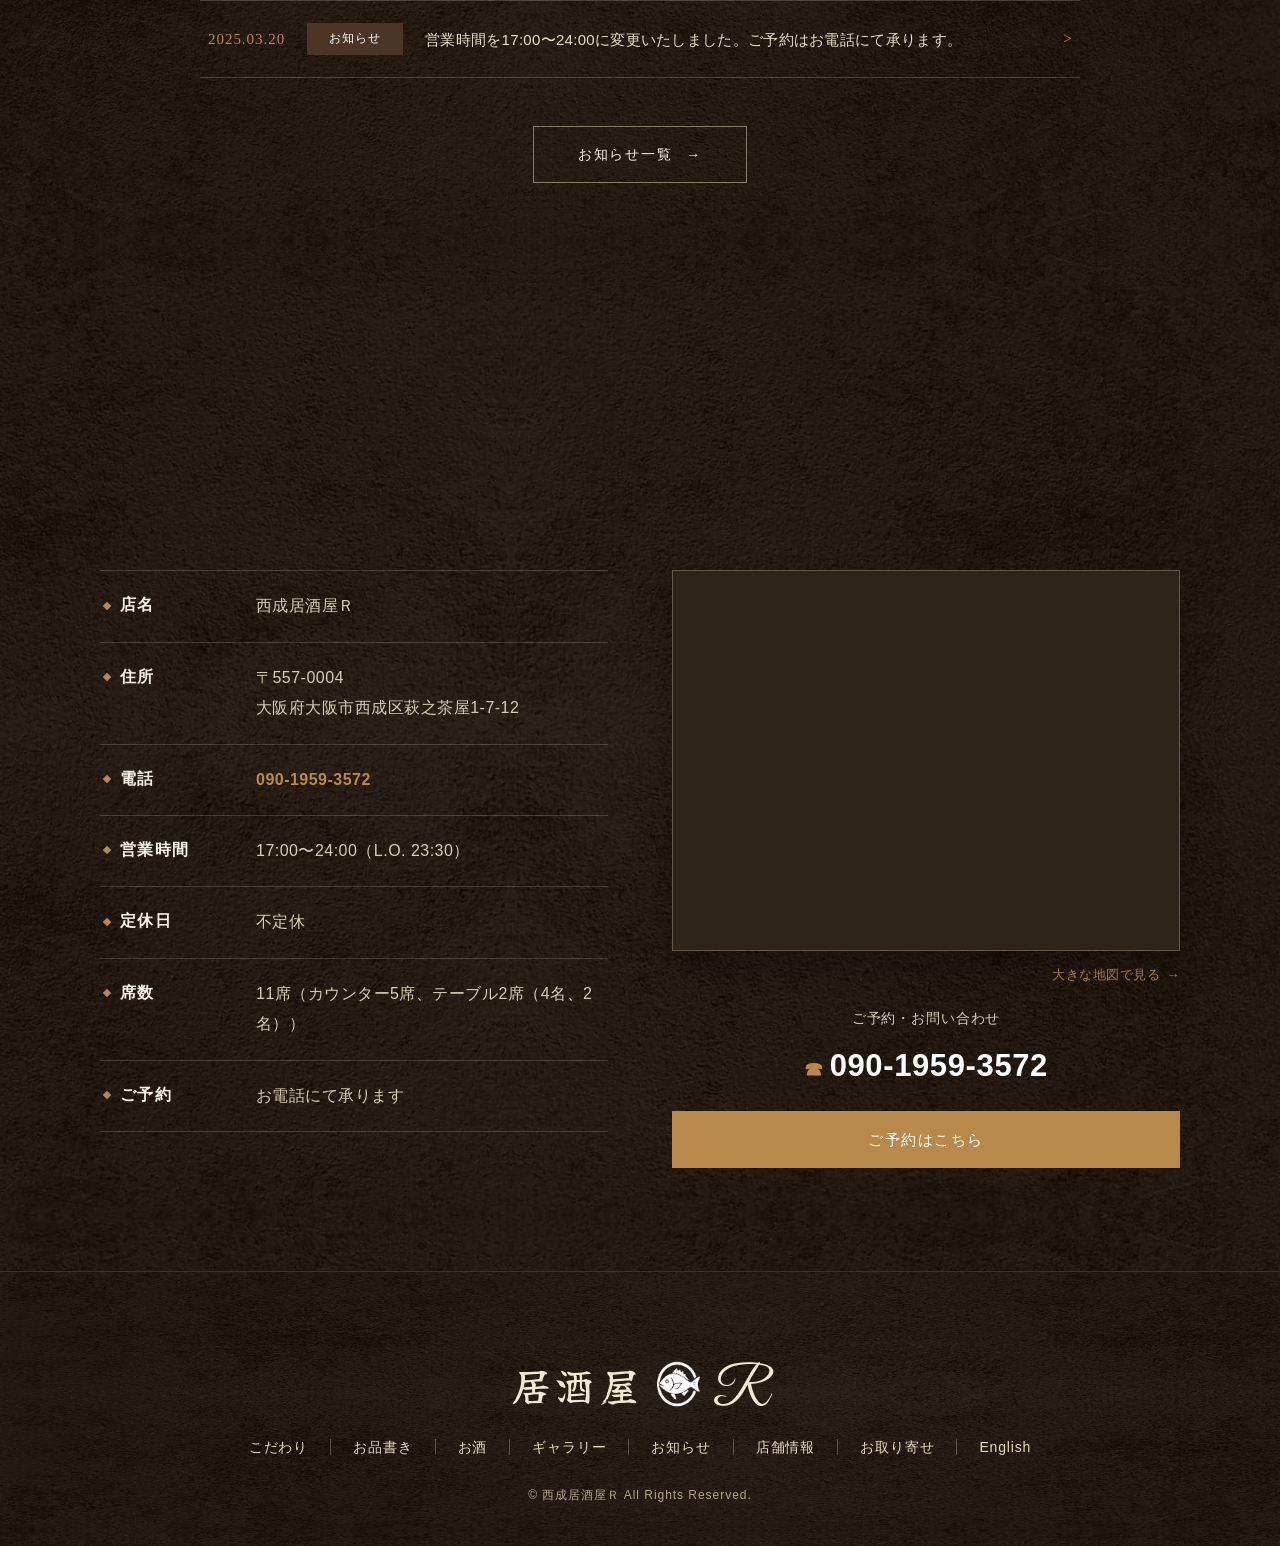
==== commit cb6dc684: "ヘッダーの見切れ修正、言語切替をメインナビに統一、SEO強化 - 上部ヘッダーが1080〜1400px幅のPCで見切れる問題を修正（サブナビを省略する幅を拡大） - 言語切替（English/日本語）" ====
--- a/index.html
+++ b/index.html
@@ -24,7 +24,14 @@
     <meta property="og:title" content="西成居酒屋Ｒ｜海鮮と日本酒の居酒屋">
     <meta property="og:site_name" content="西成居酒屋Ｒ">
     <meta property="og:description" content="西成の海鮮居酒屋「居酒屋Ｒ」。新鮮な刺身と舟盛り、名物料理、こだわりの日本酒をご用意。">
-    <meta property="og:image" content="assets/image/S__2793479.jpg">
+    <meta property="og:image" content="https://etsu0217.github.io/izakaya/assets/image/S__2793479.jpg">
+    <meta property="og:url" content="https://etsu0217.github.io/izakaya/index.html">
+
+    <!-- Twitter Card -->
+    <meta name="twitter:card" content="summary_large_image">
+    <meta name="twitter:title" content="西成居酒屋Ｒ｜海鮮と日本酒の居酒屋">
+    <meta name="twitter:description" content="西成の海鮮居酒屋「居酒屋Ｒ」。新鮮な刺身と舟盛り、名物料理、こだわりの日本酒をご用意。">
+    <meta name="twitter:image" content="https://etsu0217.github.io/izakaya/assets/image/S__2793479.jpg">
 
     <!-- Favicon -->
     <link rel="icon" href="assets/image/izakaya-r-logo-transparent.png">
@@ -126,6 +133,7 @@
                 <li><a href="#gallery">店内・ギャラリー</a></li>
                 <li><a href="#news">お知らせ</a></li>
                 <li><a href="#info">店舗情報</a></li>
+                <li class="lang-switch"><a href="index-en.html" hreflang="en" lang="en">English</a></li>
             </ul>
         </nav>
 
@@ -560,7 +568,6 @@
                 <li><a href="#gallery">店内のご案内</a></li>
                 <li><a href="#info">店舗情報</a></li>
                 <li><a href="#info">アクセス</a></li>
-                <li class="lang-switch"><a href="index-en.html" hreflang="en" lang="en">English</a></li>
             </ul>
 
             <nav class="drawer__nav" aria-label="メインメニュー">
@@ -575,14 +582,6 @@
                     <li><a href="shop.html">オンラインショップ</a></li>
                 </ul>
             </nav>
-
-            <div class="drawer__lang">
-                <span class="drawer__lang-label">LANGUAGE</span>
-                <span class="drawer__lang-btns">
-                    <span class="is-current" aria-current="page">日本語</span>
-                    <a href="index-en.html" hreflang="en" lang="en">English</a>
-                </span>
-            </div>
 
             <div class="drawer__foot">
                 <p class="drawer__logo">
--- a/assets/css/style.css
+++ b/assets/css/style.css
@@ -445,12 +445,12 @@
 /* =========================================================
    Responsive
    ========================================================= */
-@media (max-width: 1080px) {
+@media (max-width: 1400px) {
     .fv-header { gap: 18px; padding: 0 24px; }
     .fv-contact__tel a { font-size: 22px; }
     .fv-contact__label { font-size: 11px; }
     .fv-reserve a { padding: 12px 18px; font-size: 13px; }
-    .fv-subnav { display: none; }              /* 901〜1080では省略して窮屈さを解消 */
+    .fv-subnav { display: none; }              /* 901〜1400では省略して窮屈さ・見切れを解消（英語はfv-navから） */
     .fv-nav { top: 148px; right: 24px; }
     .fv-nav a { height: 300px; font-size: 14px; padding: 16px 9px; }
 }
@@ -1343,44 +1343,6 @@
 }
 .drawer__nav a:hover { color: var(--gold); opacity: 1; }
 
-/* 言語切り替え（日本語 / English） */
-.drawer__lang {
-    display: flex;
-    align-items: center;
-    gap: 14px;
-    margin-top: 22px;
-}
-.drawer__lang-label {
-    font-family: var(--font-en);
-    font-size: 11px;
-    letter-spacing: .18em;
-    color: rgba(42,33,26,.55);
-}
-.drawer__lang-btns {
-    display: flex;
-    border: 1px solid rgba(42,33,26,.25);
-    border-radius: 999px;
-    overflow: hidden;
-}
-.drawer__lang-btns > * {
-    padding: 7px 18px;
-    font-size: 13px;
-    letter-spacing: .06em;
-    line-height: 1;
-    white-space: nowrap;
-}
-.drawer__lang-btns > * + * { border-left: 1px solid rgba(42,33,26,.25); }
-.drawer__lang-btns a:hover {
-    background: rgba(184,137,75,.15);
-    color: var(--ink);
-    opacity: 1;
-}
-/* いま表示している言語 */
-.drawer__lang-btns .is-current {
-    background: var(--gold);
-    color: #fff;
-}
-
 /* フッター：ロゴ＋連絡先 */
 .drawer__foot {
     display: flex;
@@ -1481,21 +1443,6 @@
         font-family: var(--font-en);
         font-size: 18px;
         color: var(--gold);
-    }
-
-    /* 言語切り替え：ナビの下で全幅に広げ、指で押しやすいサイズに */
-    .drawer__lang {
-        flex-direction: column;
-        align-items: stretch;
-        gap: 8px;
-        margin-top: 18px;
-    }
-    .drawer__lang-label { text-align: center; }
-    .drawer__lang-btns > * {
-        flex: 1;
-        padding: 12px 10px;
-        text-align: center;
-        font-size: 14px;
     }
 
     /* 連絡先：縦積みで中央に */
@@ -2249,16 +2196,17 @@
     letter-spacing: .12em;
 }
 .fv-subnav .lang-switch a,
-.drawer__sub .lang-switch a,
 .footer-nav .lang-switch a {
     color: var(--gold);
 }
 .fv-subnav .lang-switch a:hover,
-.drawer__sub .lang-switch a:hover,
 .footer-nav .lang-switch a:hover {
     opacity: 1;
     text-decoration: underline;
 }
+.fv-nav .lang-switch a { background: rgba(168,130,40,.35); }
+.fv-nav .lang-switch a:hover,
+.fv-nav .lang-switch a.is-active { background: var(--gold); }
 
 /* =========================================================
    English page  英語版だけの上書き（<body class="lang-en">）
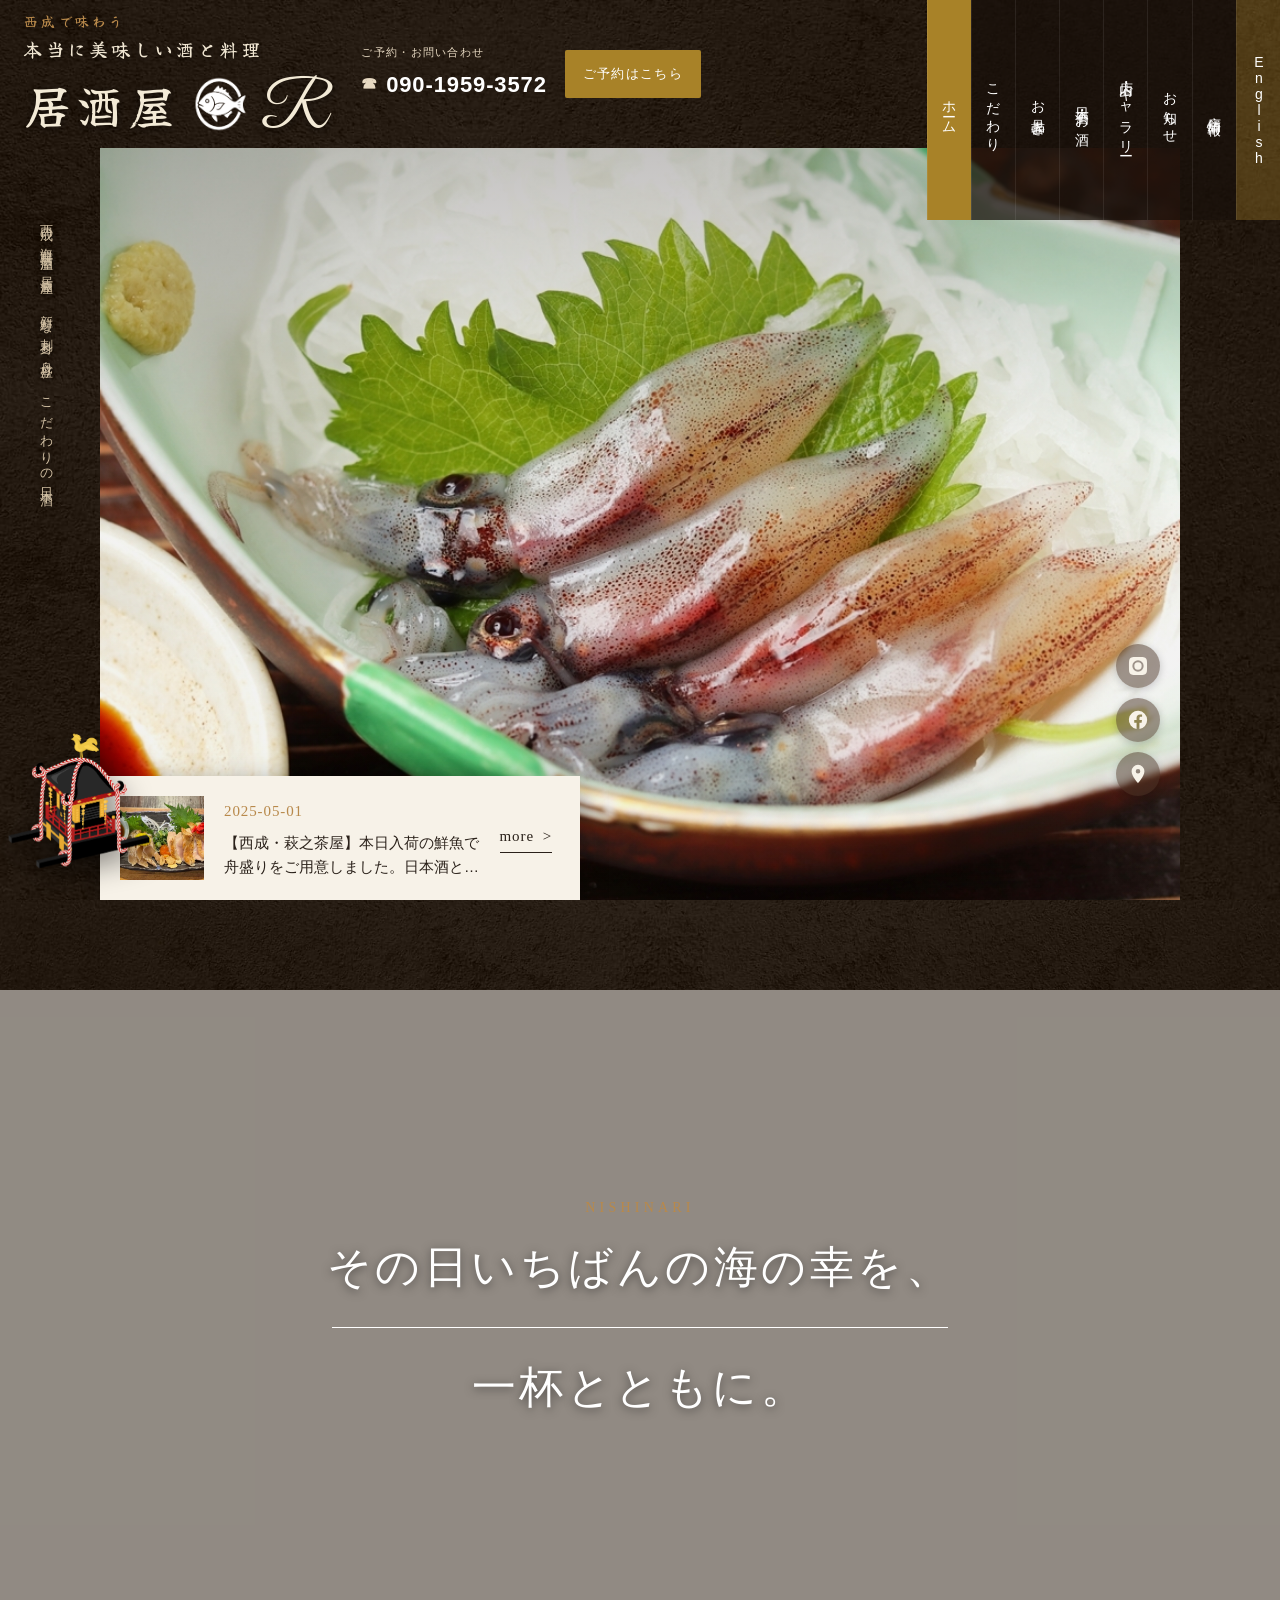
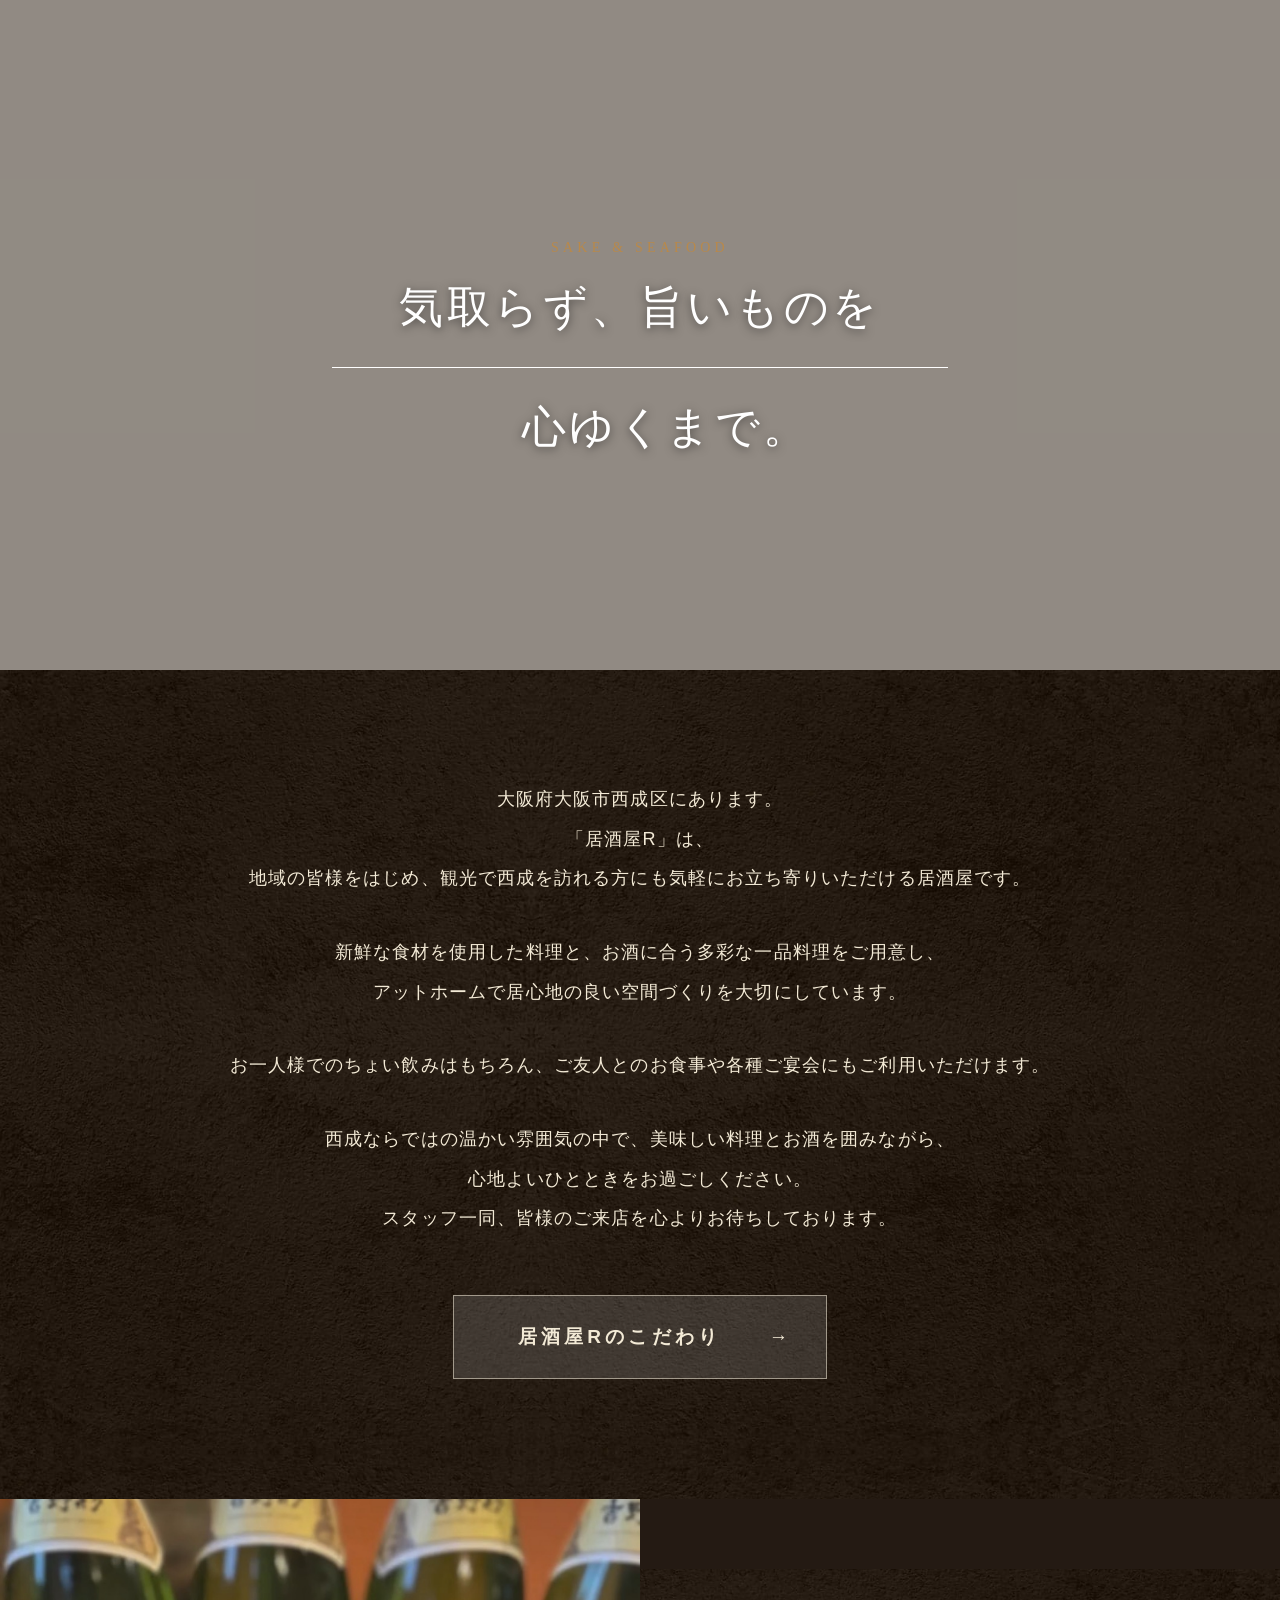
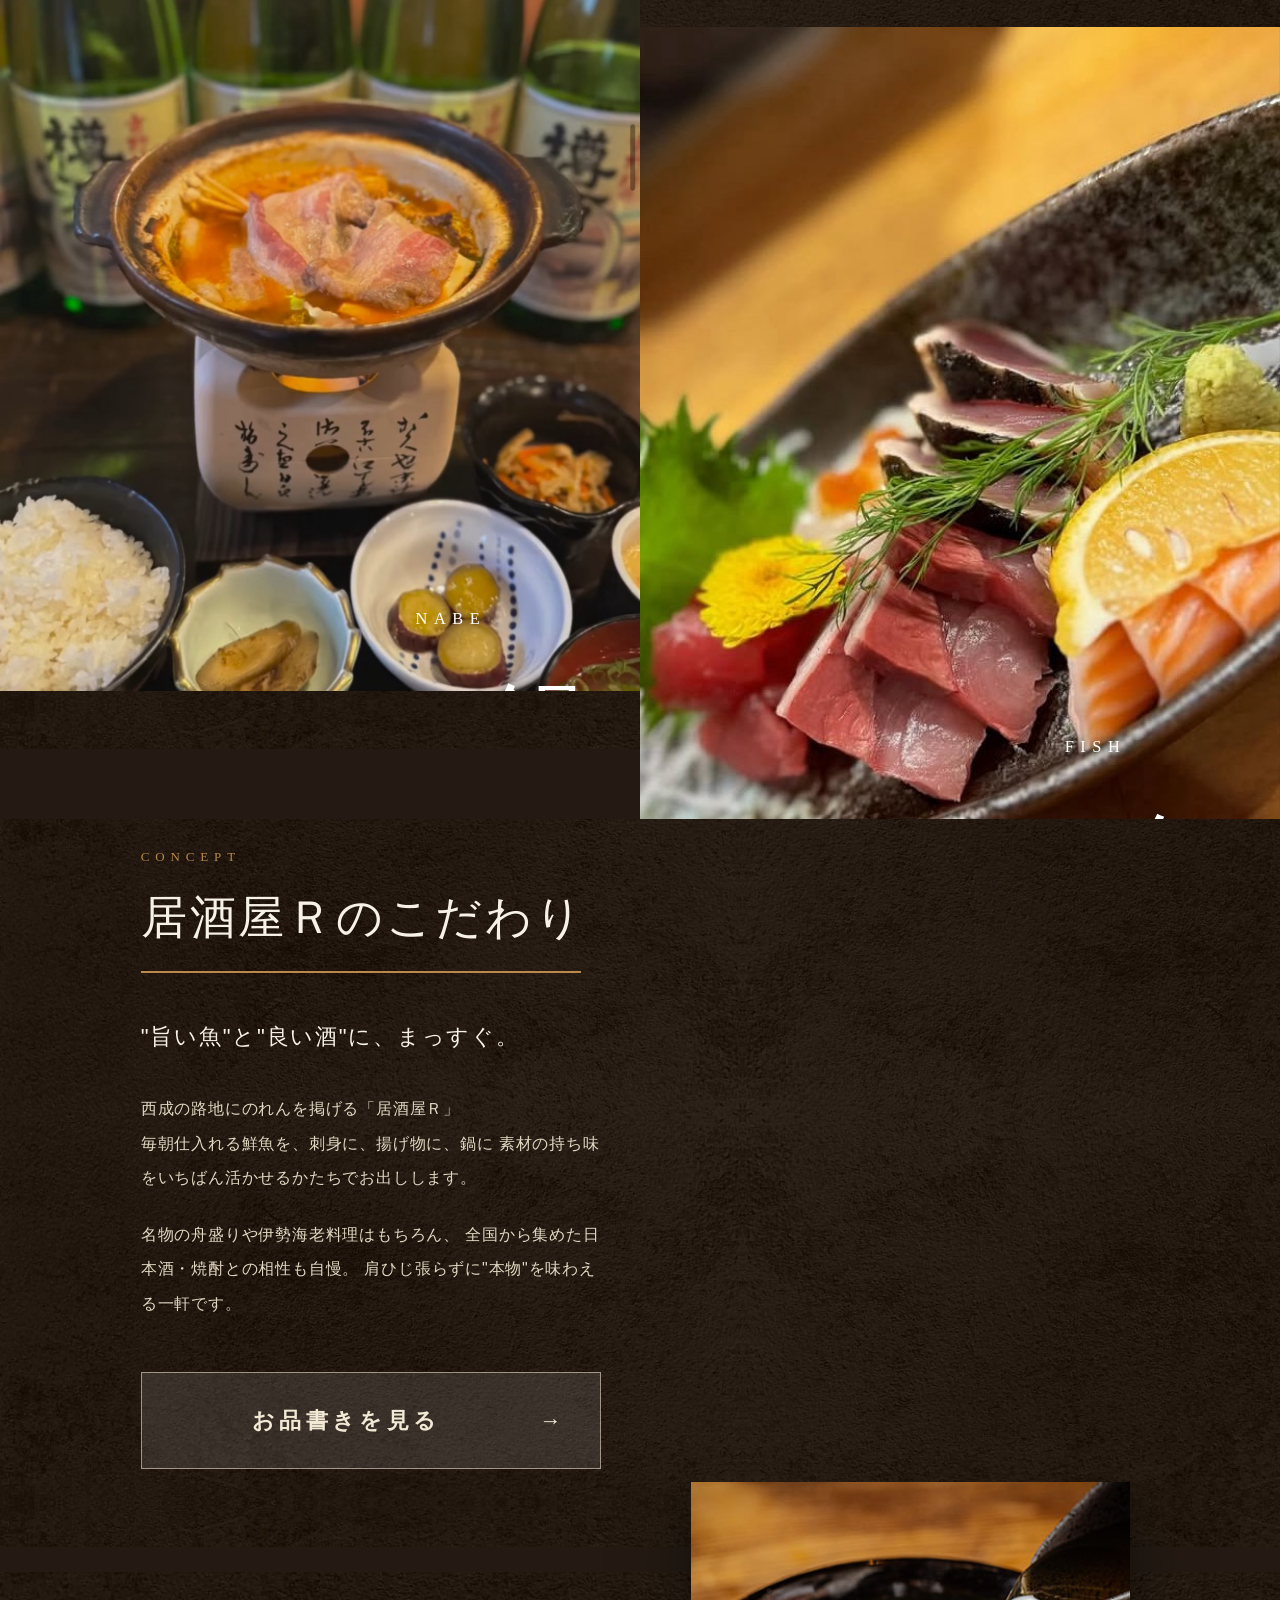
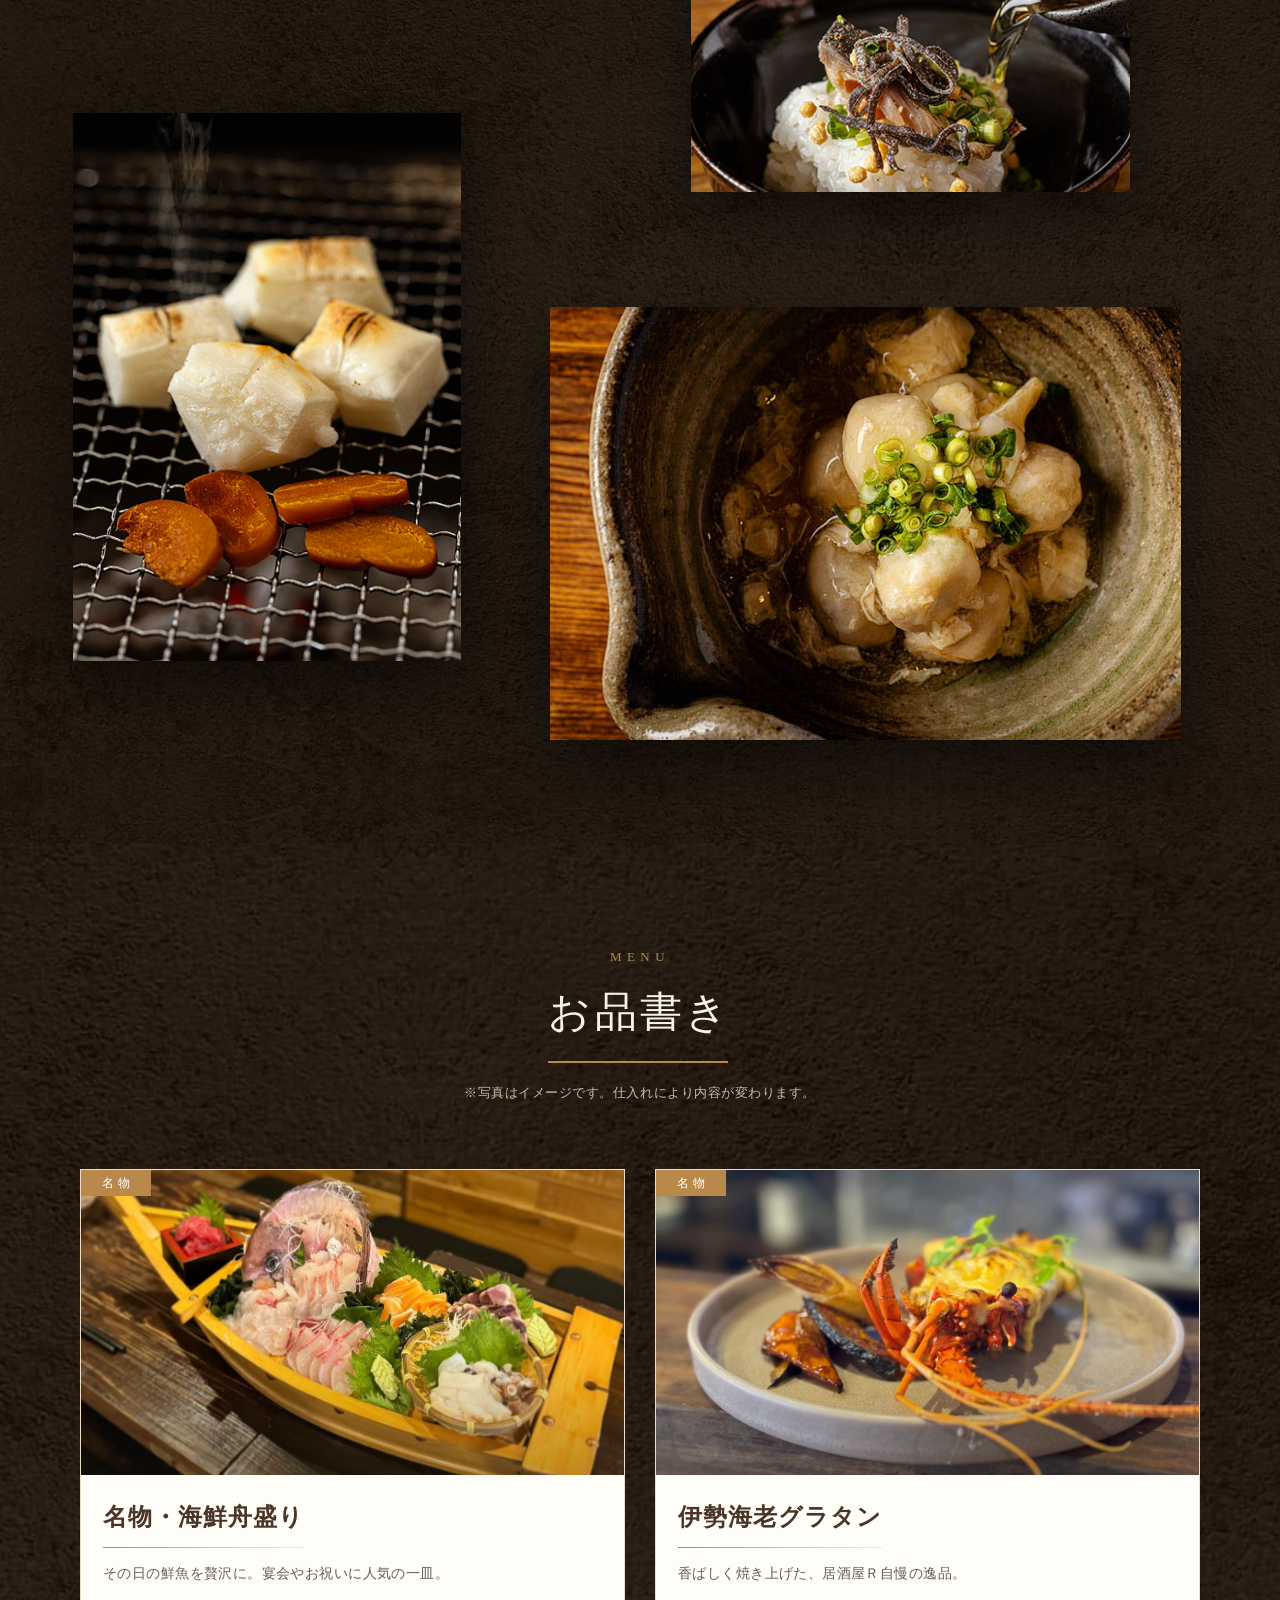
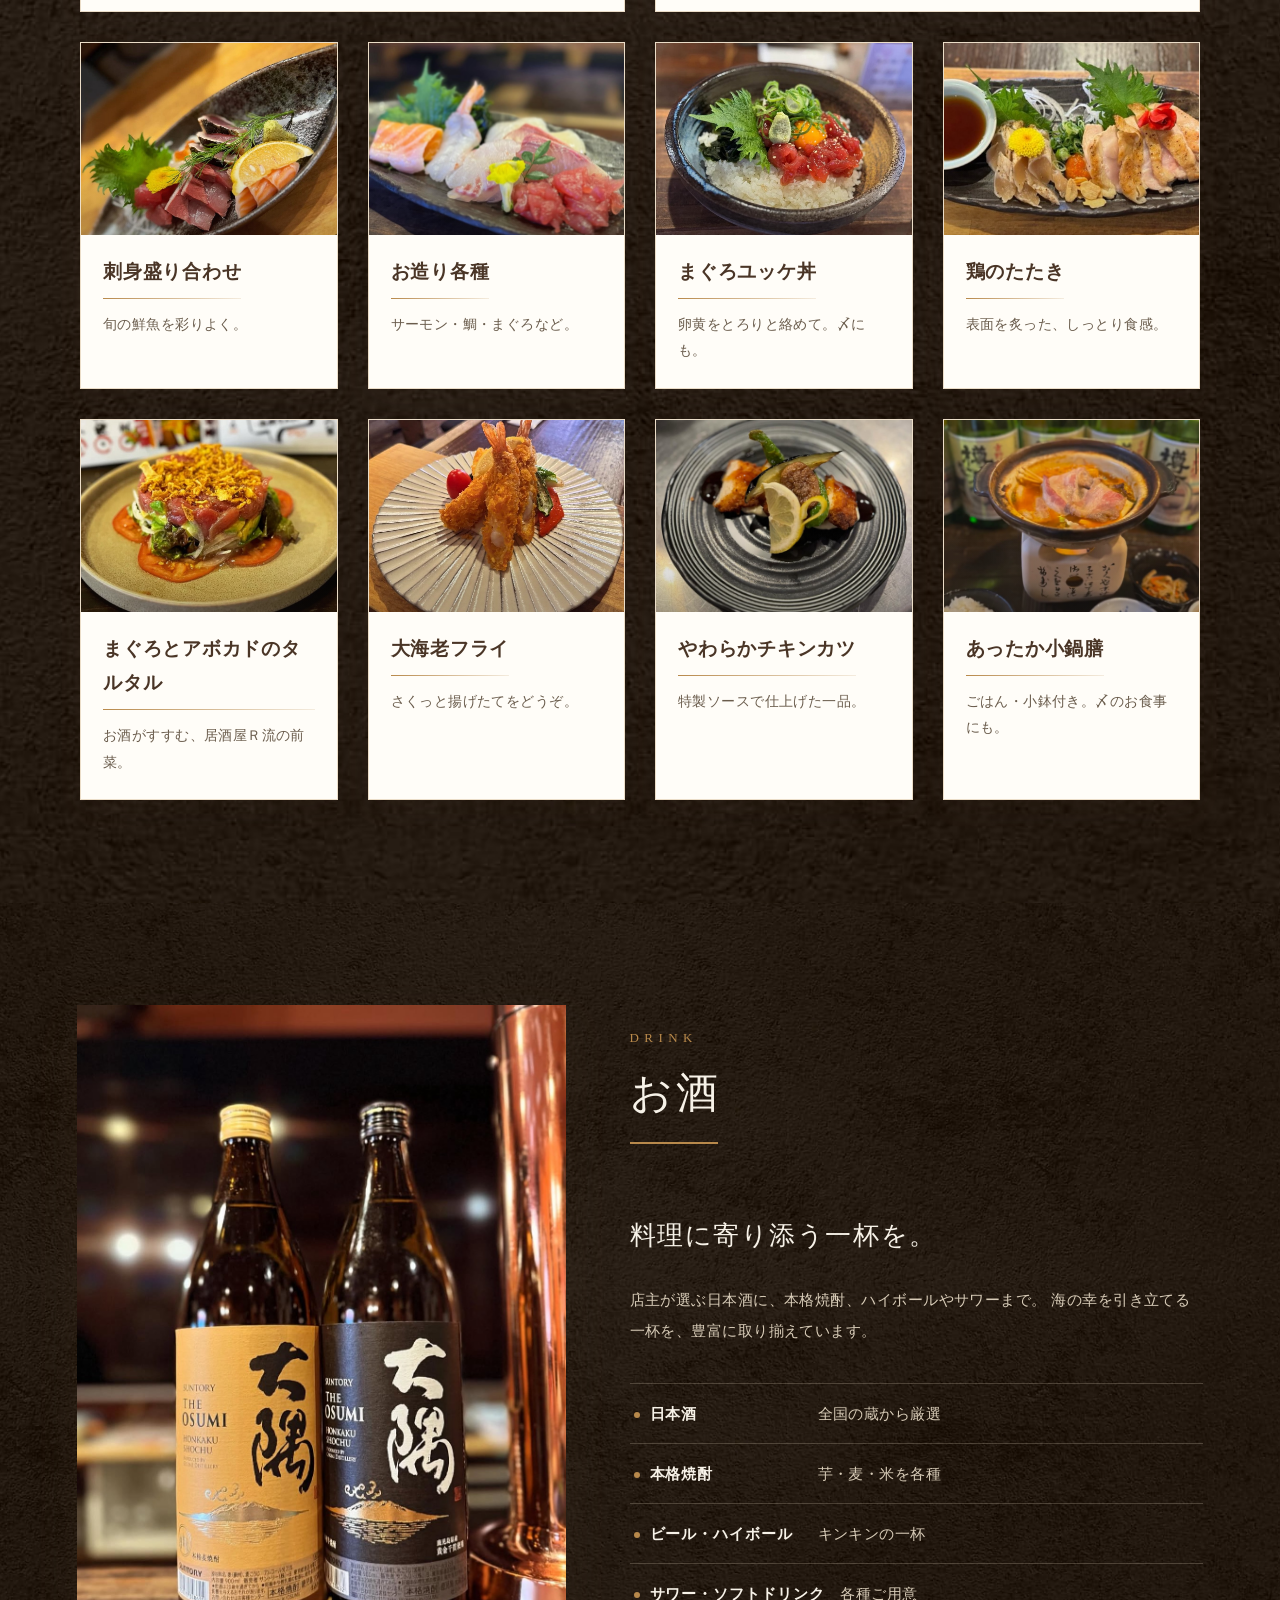
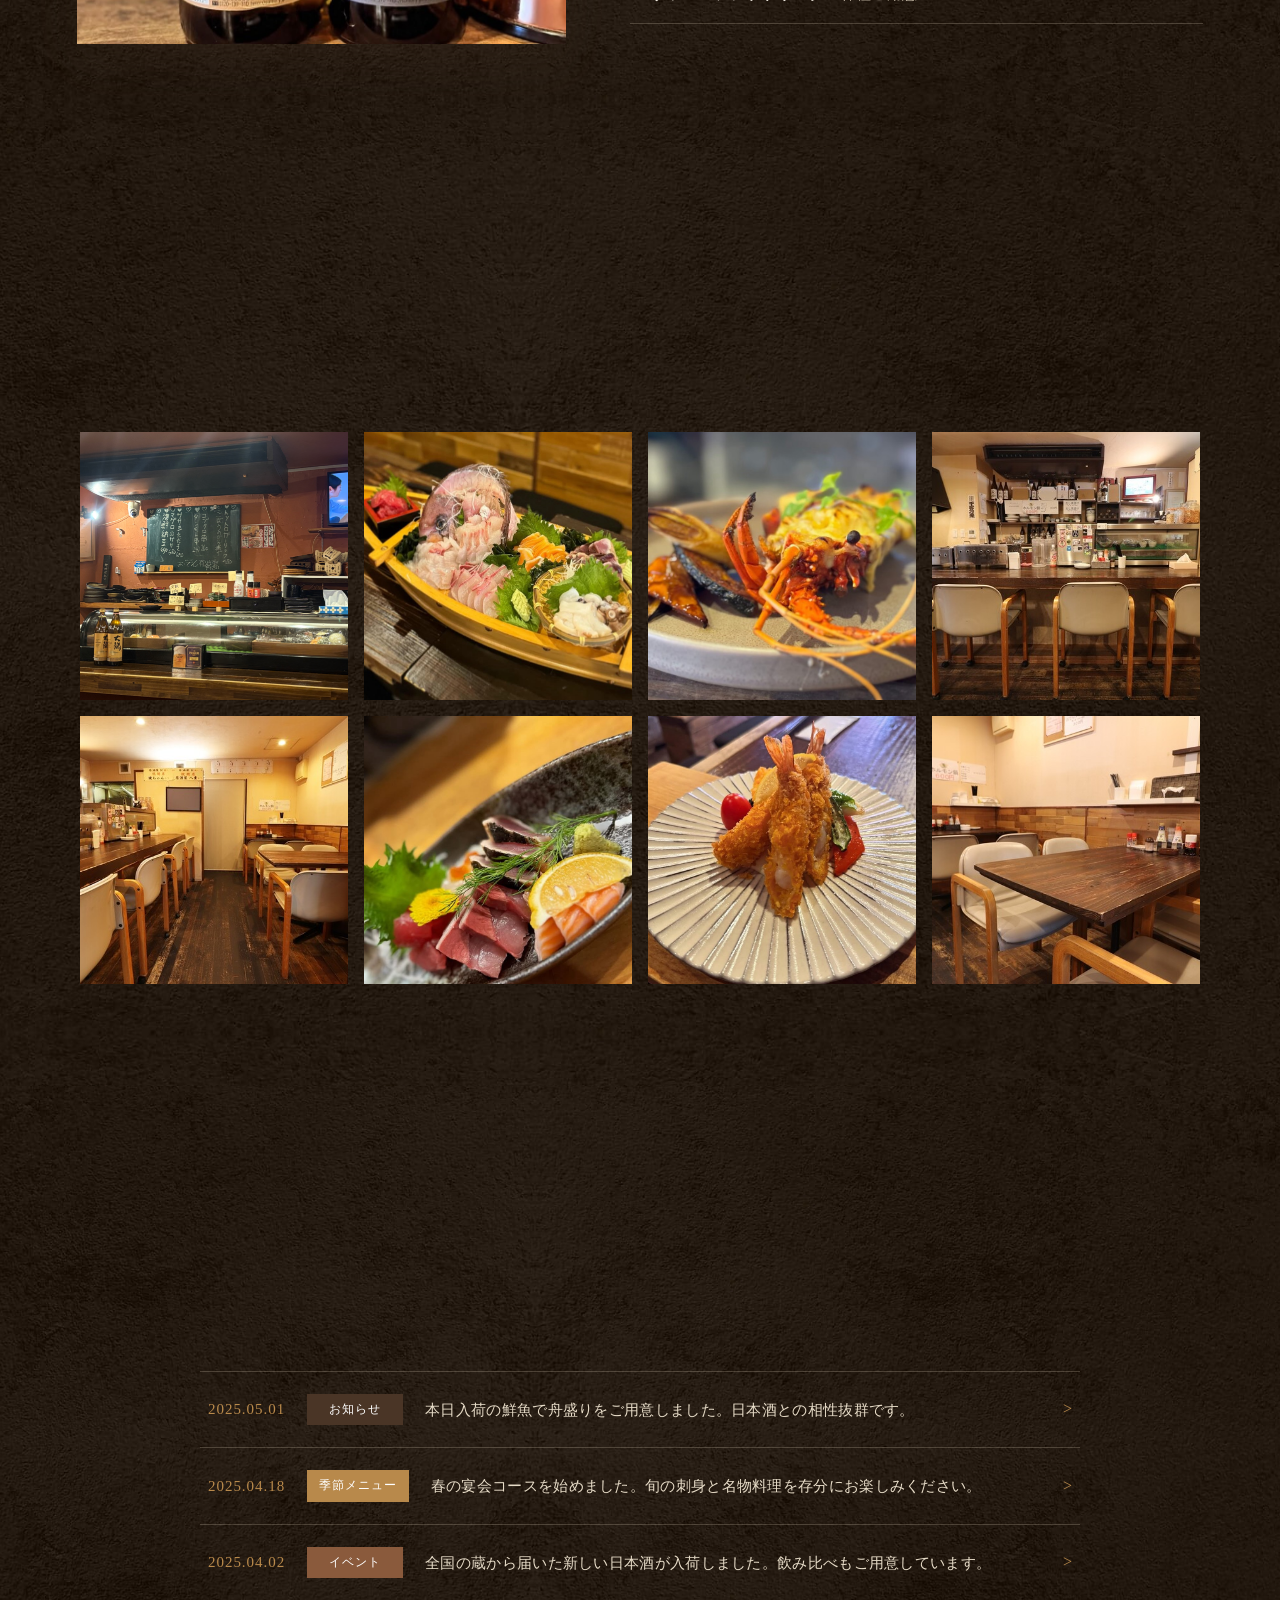
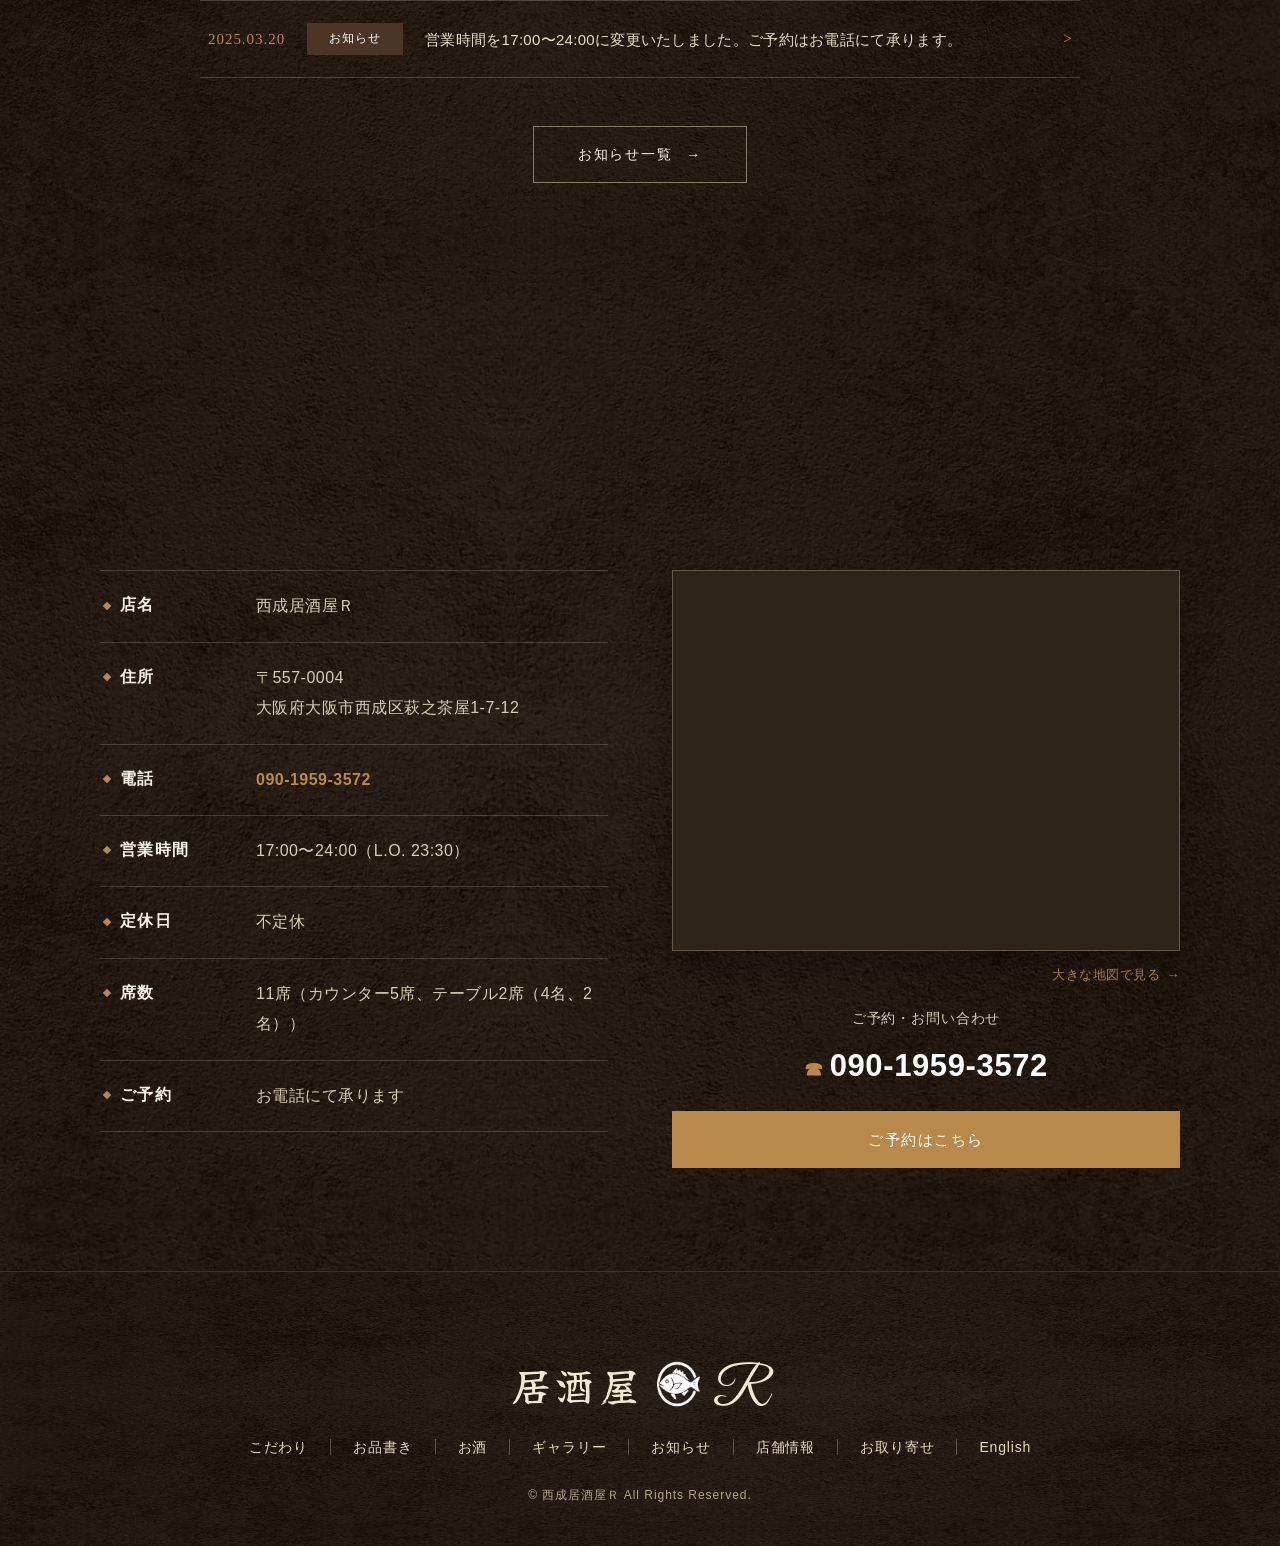
==== commit 1d1cdb54: "メインナビを画面最上部に固定し、言語切替UIを調整 - 縦書きメインナビを画面最上部・右端に配置し、項目の高さを縮小 - ナビ内のEnglish/日本語表記を明示的に縦書きに - ハンバーガーメニュー" ====
--- a/index.html
+++ b/index.html
@@ -583,6 +583,14 @@
                 </ul>
             </nav>
 
+            <div class="drawer__lang">
+                <span class="drawer__lang-label">LANGUAGE</span>
+                <span class="drawer__lang-btns">
+                    <span class="is-current" aria-current="page">日本語</span>
+                    <a href="index-en.html" hreflang="en" lang="en">English</a>
+                </span>
+            </div>
+
             <div class="drawer__foot">
                 <p class="drawer__logo">
                     <a href="#top" aria-label="西成居酒屋Ｒ">
--- a/assets/css/style.css
+++ b/assets/css/style.css
@@ -318,11 +318,11 @@
 .fv-subnav li + li { border-left: 1px solid rgba(255,255,255,.4); }
 .fv-subnav a { color: #fff; font-size: 14px; letter-spacing: .04em; white-space: nowrap; }
 
-/* --- 縦書きメインナビ（右から80pxの位置） --- */
+/* --- 縦書きメインナビ（画面最上部・右端） --- */
 .fv-nav {
     position: absolute;
-    top: 118px;
-    right: 50px;
+    top: 0;
+    right: 0;
     z-index: 6;
 }
 .fv-nav ul { display: flex; }
@@ -331,7 +331,7 @@
     align-items: flex-start;
     justify-content: center;
     writing-mode: vertical-rl;
-    height: 258px;
+    height: 180px;
     padding: 20px 12px;
     background: rgba(24,16,10,.72);
     color: #fff;
@@ -451,8 +451,8 @@
     .fv-contact__label { font-size: 11px; }
     .fv-reserve a { padding: 12px 18px; font-size: 13px; }
     .fv-subnav { display: none; }              /* 901〜1400では省略して窮屈さ・見切れを解消（英語はfv-navから） */
-    .fv-nav { top: 148px; right: 24px; }
-    .fv-nav a { height: 300px; font-size: 14px; padding: 16px 9px; }
+    .fv-nav { top: 0; right: 0; }
+    .fv-nav a { height: 220px; font-size: 14px; padding: 16px 9px; }
 }
 
 @media (max-width: 900px) {
@@ -1343,6 +1343,44 @@
 }
 .drawer__nav a:hover { color: var(--gold); opacity: 1; }
 
+/* 言語切り替え（日本語 / English） */
+.drawer__lang {
+    display: flex;
+    align-items: center;
+    gap: 14px;
+    margin-top: 22px;
+}
+.drawer__lang-label {
+    font-family: var(--font-en);
+    font-size: 11px;
+    letter-spacing: .18em;
+    color: rgba(42,33,26,.55);
+}
+.drawer__lang-btns {
+    display: flex;
+    border: 1px solid rgba(42,33,26,.25);
+    border-radius: 999px;
+    overflow: hidden;
+}
+.drawer__lang-btns > * {
+    padding: 7px 18px;
+    font-size: 13px;
+    letter-spacing: .06em;
+    line-height: 1;
+    white-space: nowrap;
+}
+.drawer__lang-btns > * + * { border-left: 1px solid rgba(42,33,26,.25); }
+.drawer__lang-btns a:hover {
+    background: rgba(184,137,75,.15);
+    color: var(--ink);
+    opacity: 1;
+}
+/* いま表示している言語 */
+.drawer__lang-btns .is-current {
+    background: var(--gold);
+    color: #fff;
+}
+
 /* フッター：ロゴ＋連絡先 */
 .drawer__foot {
     display: flex;
@@ -1443,6 +1481,21 @@
         font-family: var(--font-en);
         font-size: 18px;
         color: var(--gold);
+    }
+
+    /* 言語切り替え：ナビの下で全幅に広げ、指で押しやすいサイズに */
+    .drawer__lang {
+        flex-direction: column;
+        align-items: stretch;
+        gap: 8px;
+        margin-top: 18px;
+    }
+    .drawer__lang-label { text-align: center; }
+    .drawer__lang-btns > * {
+        flex: 1;
+        padding: 12px 10px;
+        text-align: center;
+        font-size: 14px;
     }
 
     /* 連絡先：縦積みで中央に */
@@ -2196,15 +2249,21 @@
     letter-spacing: .12em;
 }
 .fv-subnav .lang-switch a,
+.drawer__sub .lang-switch a,
 .footer-nav .lang-switch a {
     color: var(--gold);
 }
 .fv-subnav .lang-switch a:hover,
+.drawer__sub .lang-switch a:hover,
 .footer-nav .lang-switch a:hover {
     opacity: 1;
     text-decoration: underline;
 }
-.fv-nav .lang-switch a { background: rgba(168,130,40,.35); }
+.fv-nav .lang-switch a {
+    background: rgba(168,130,40,.35);
+    text-orientation: upright;
+    letter-spacing: 0;
+}
 .fv-nav .lang-switch a:hover,
 .fv-nav .lang-switch a.is-active { background: var(--gold); }
 
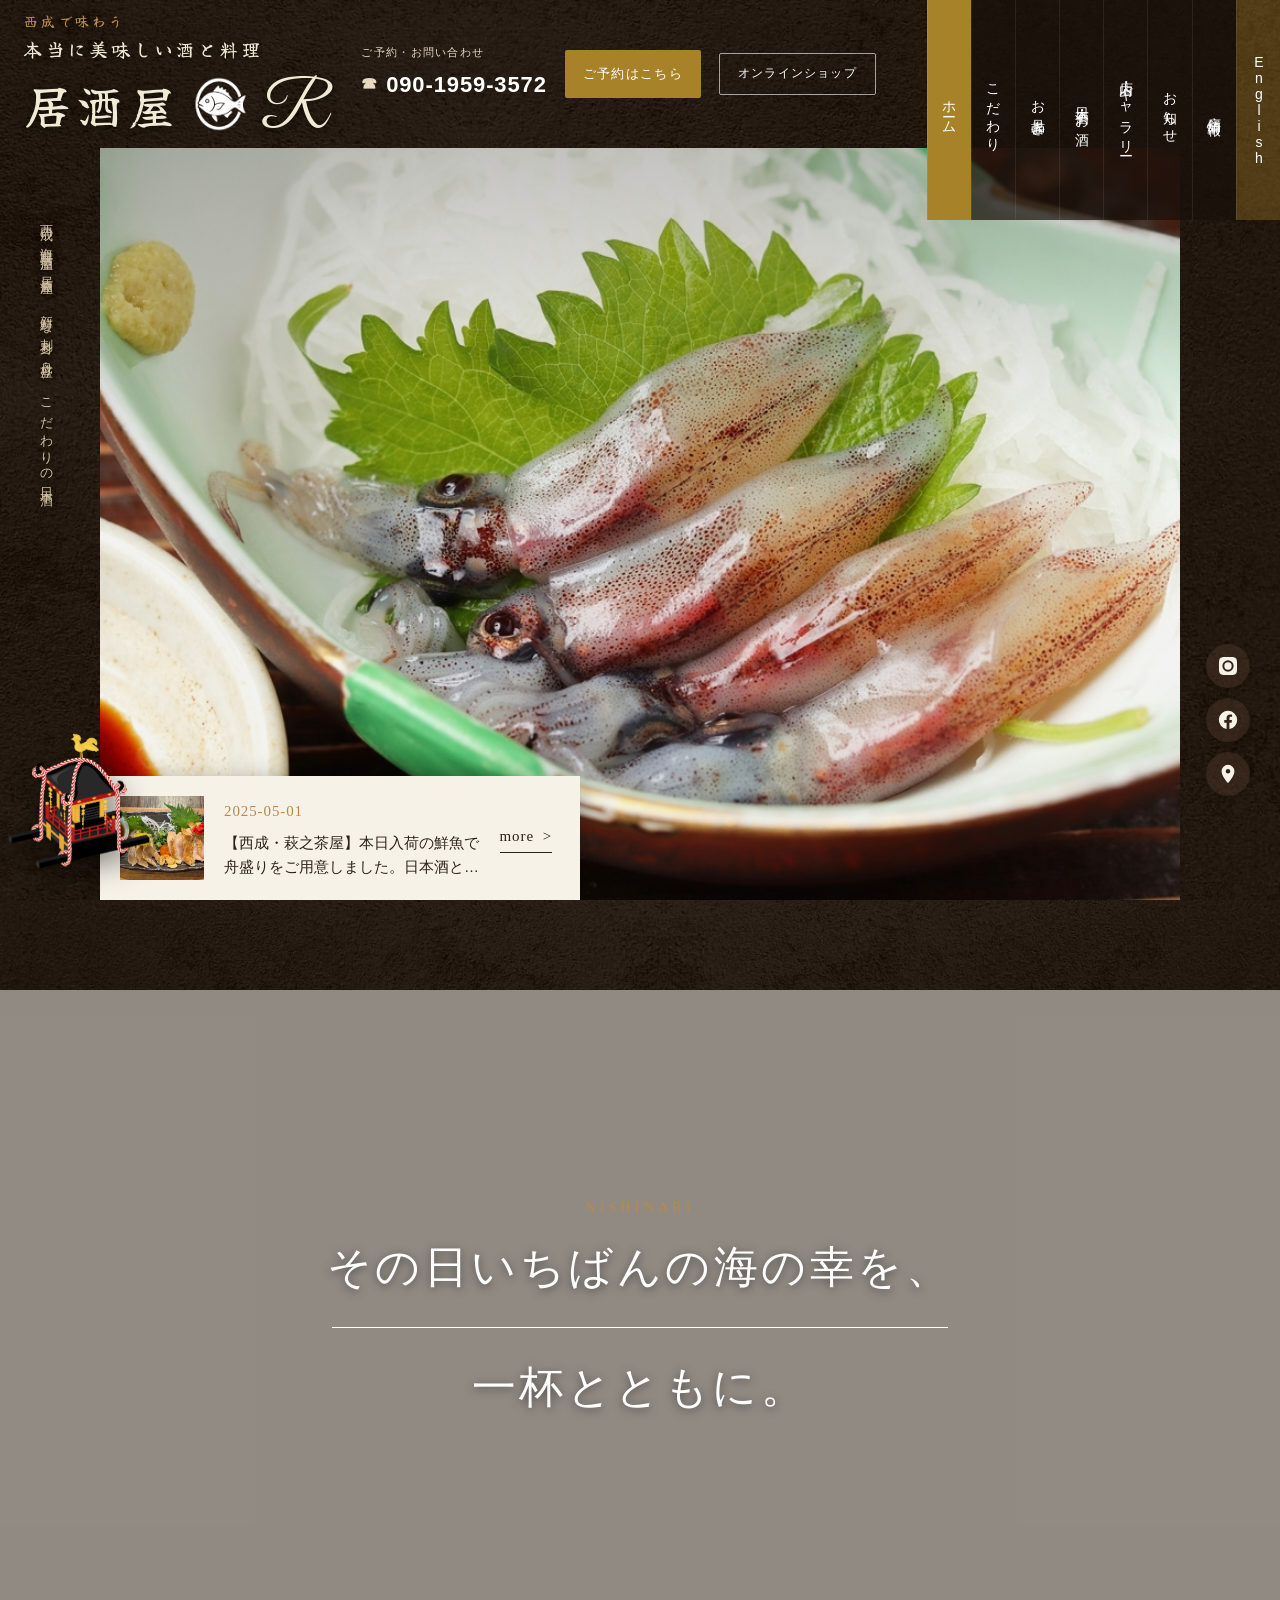
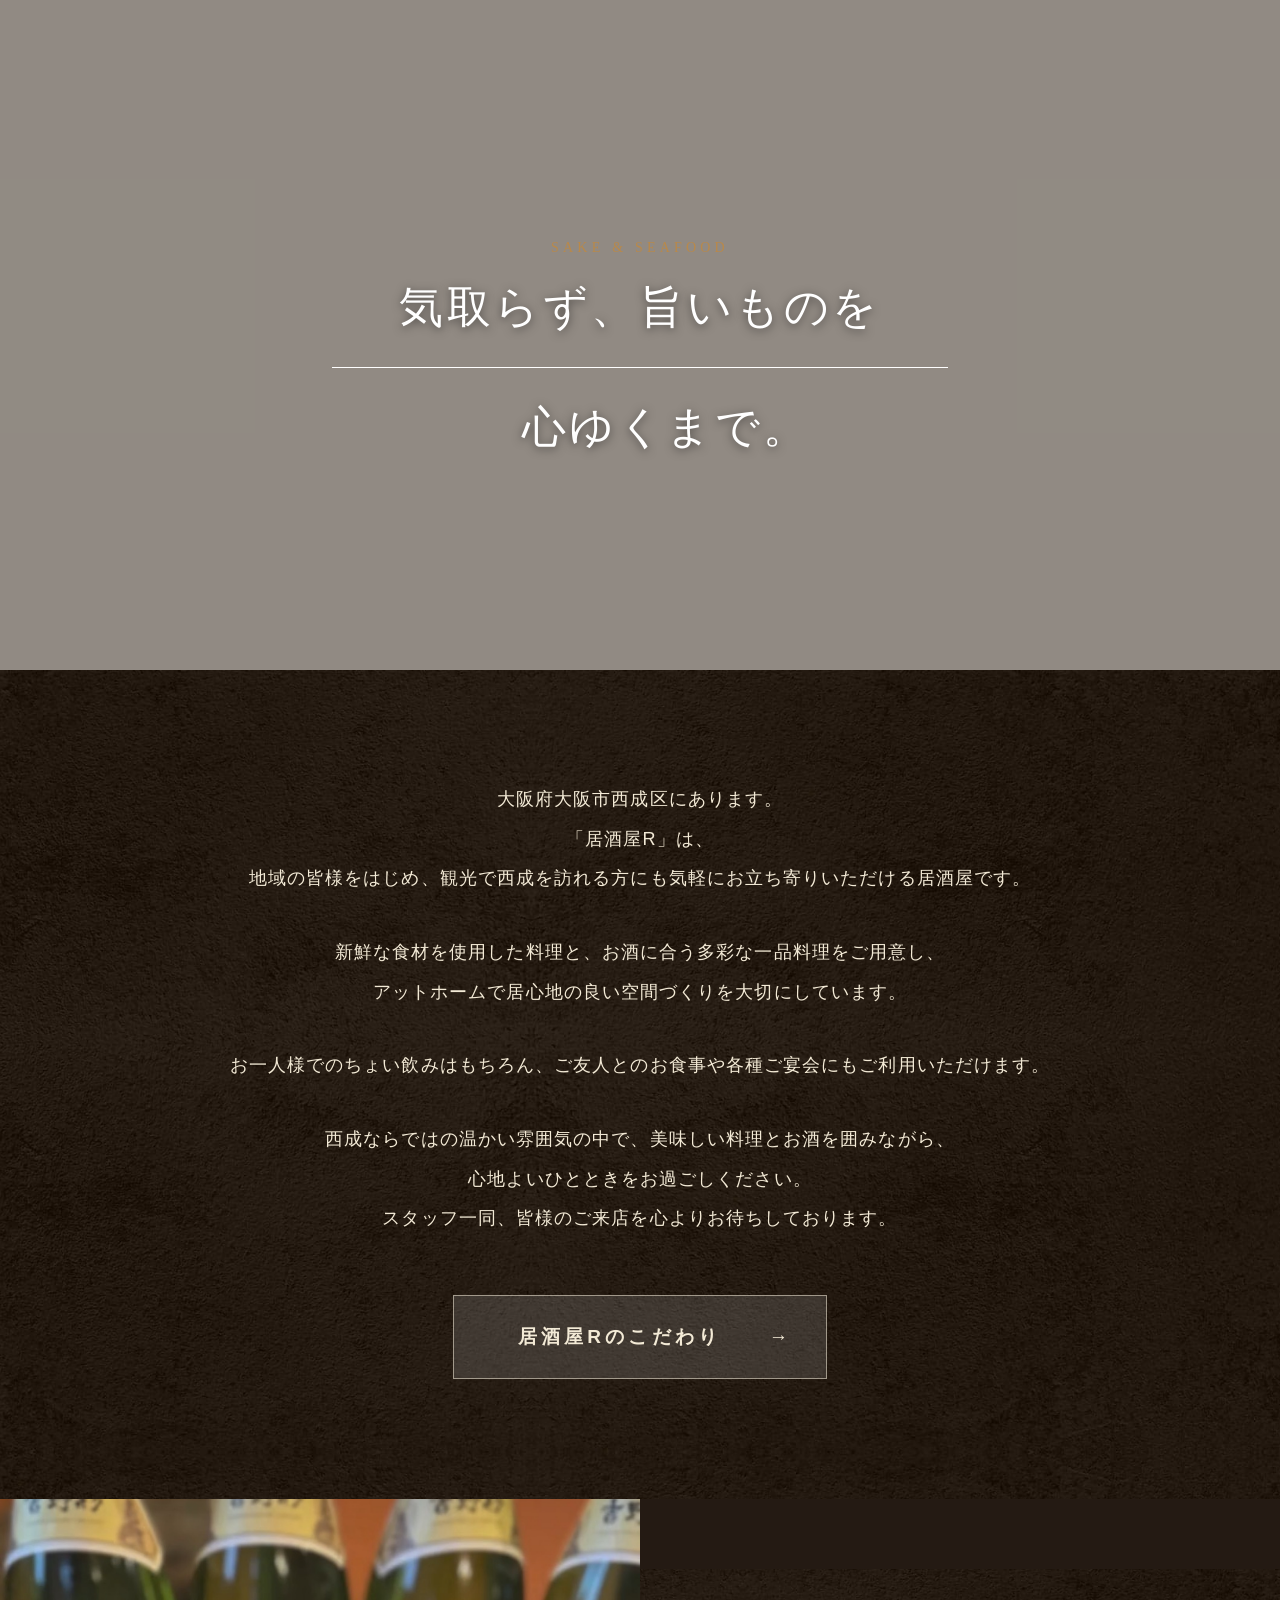
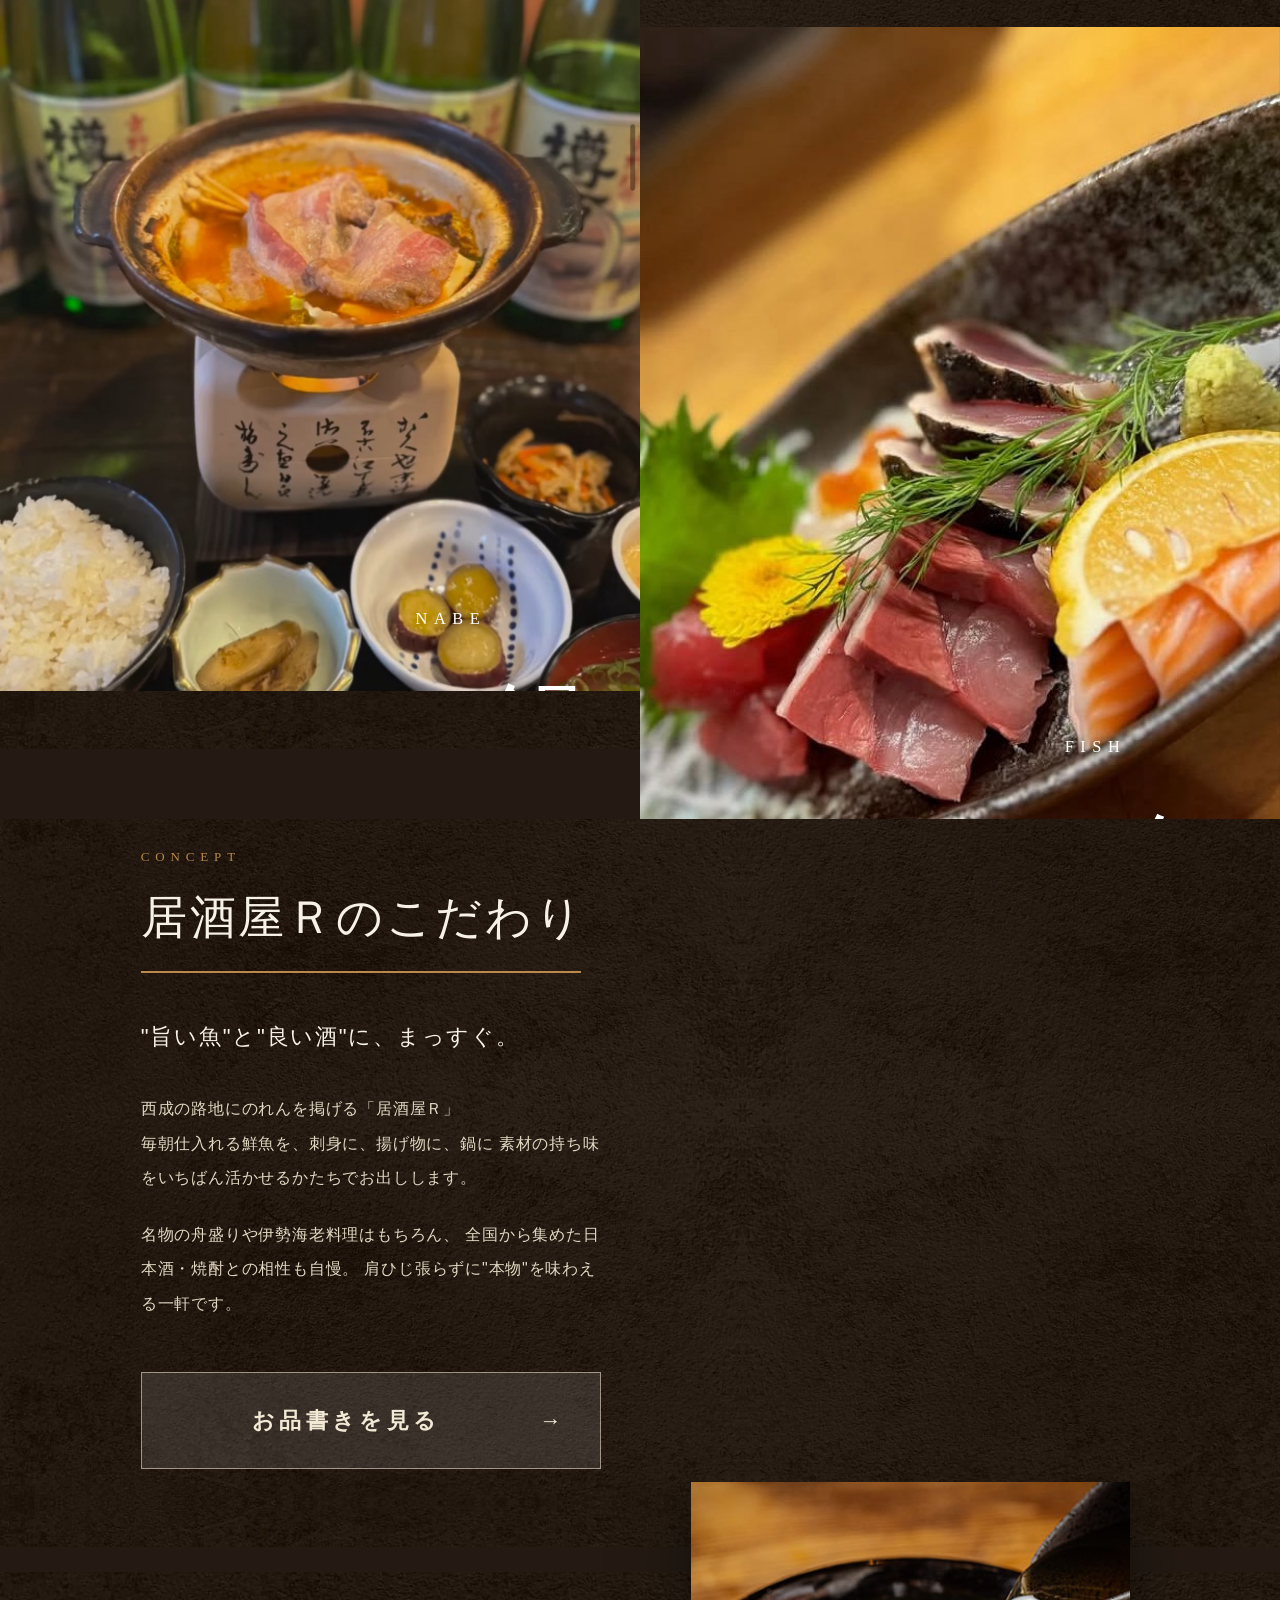
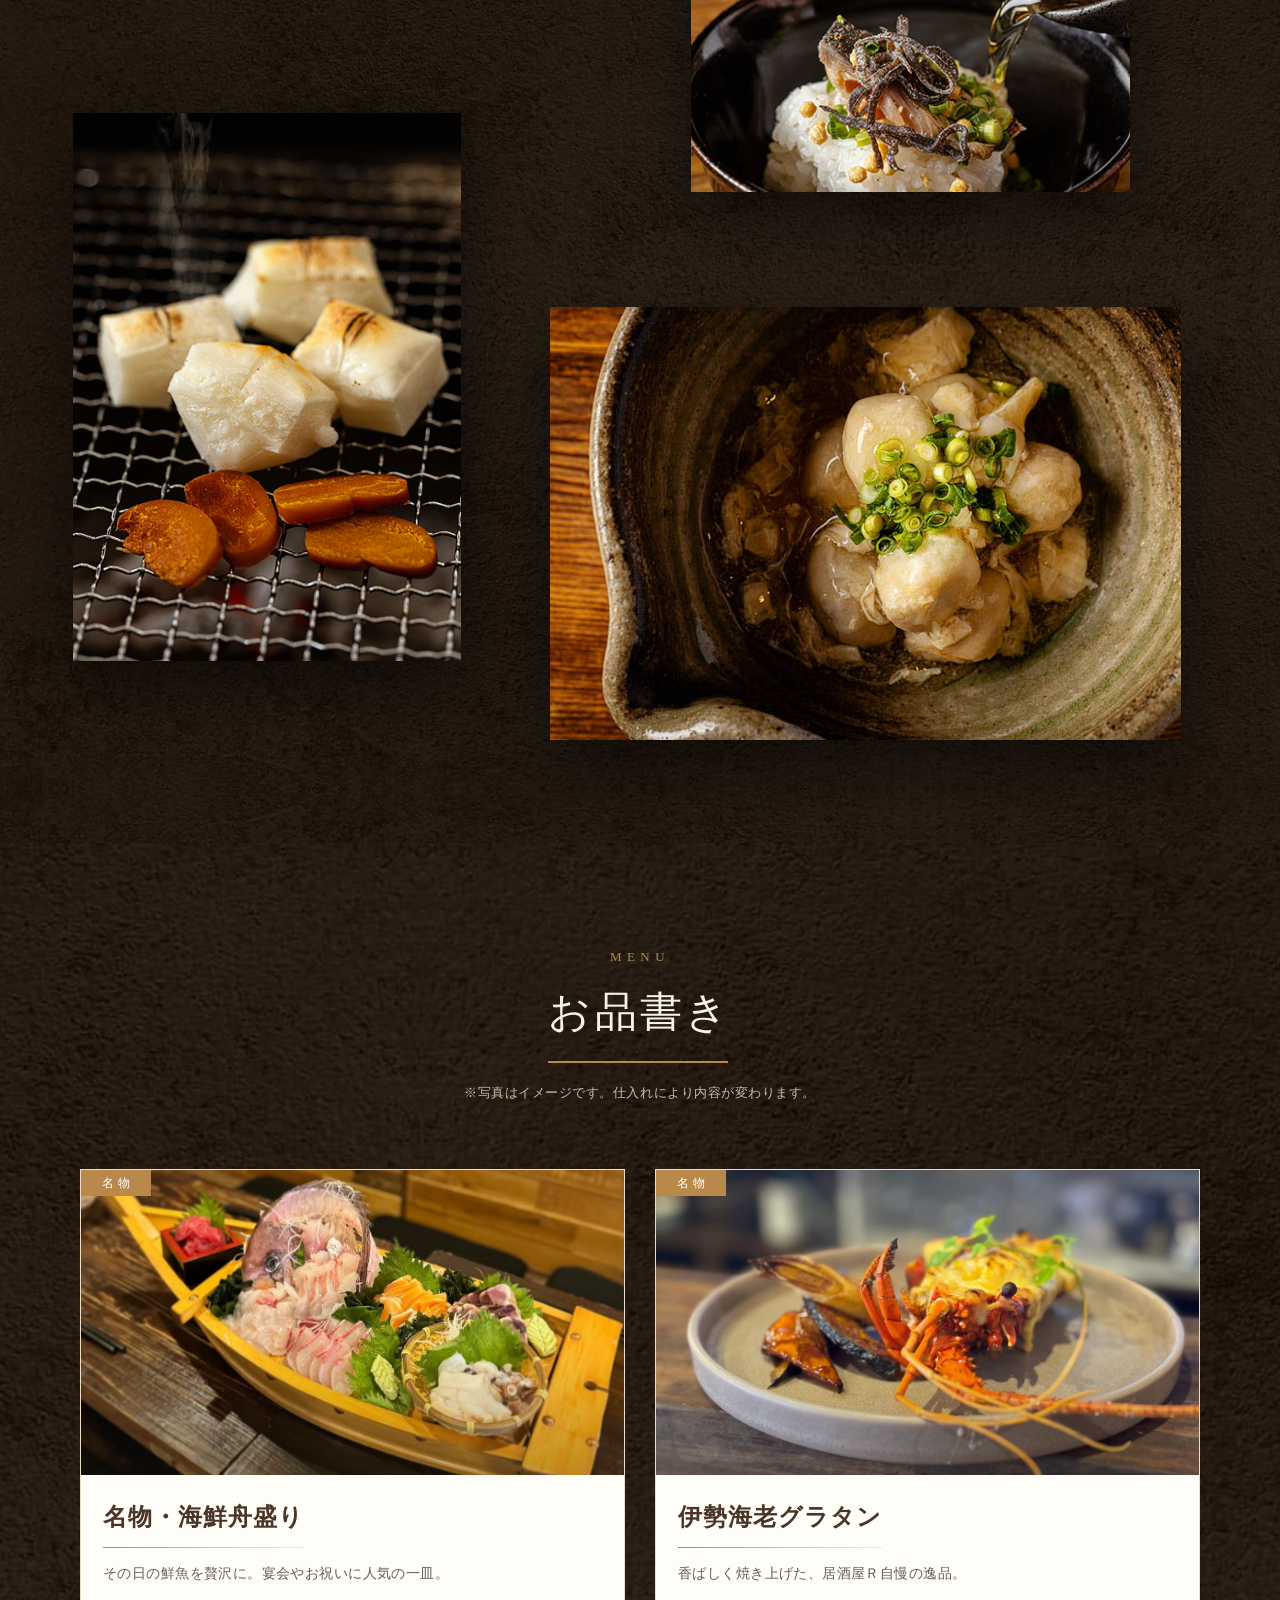
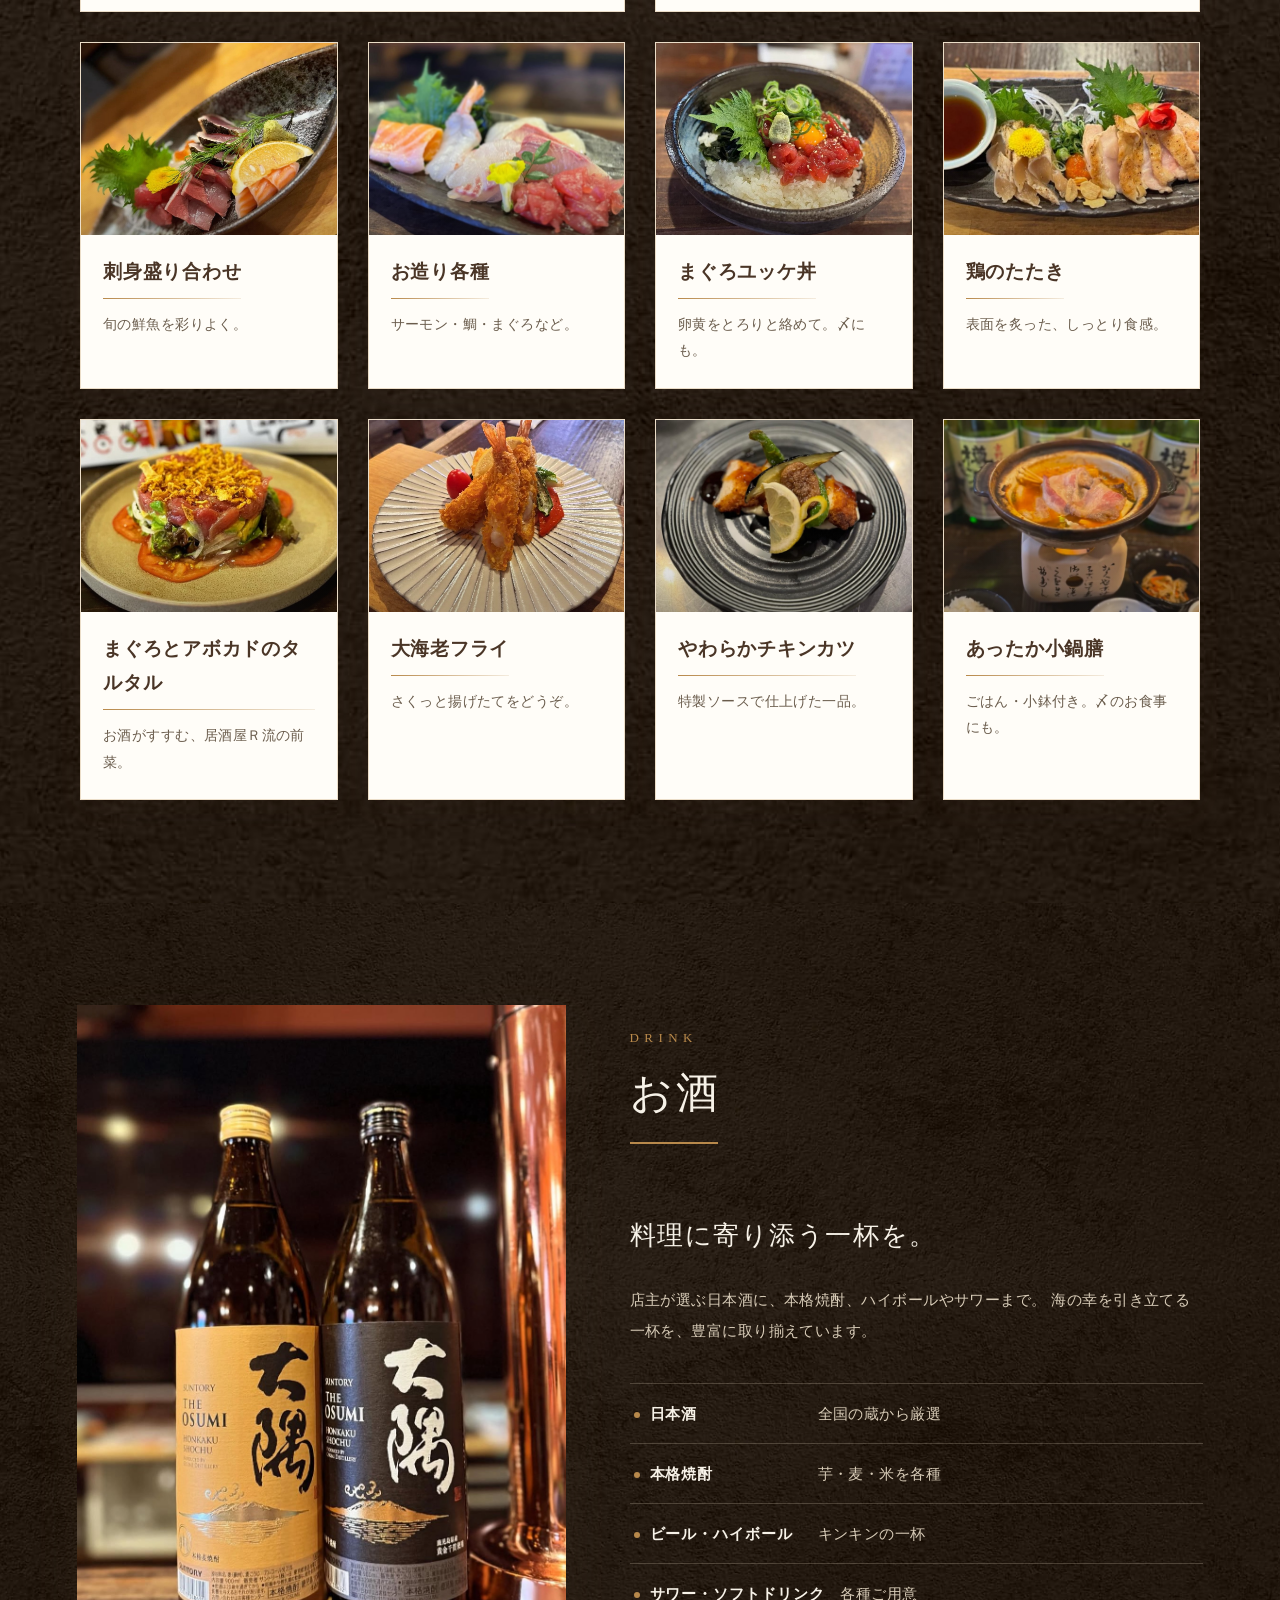
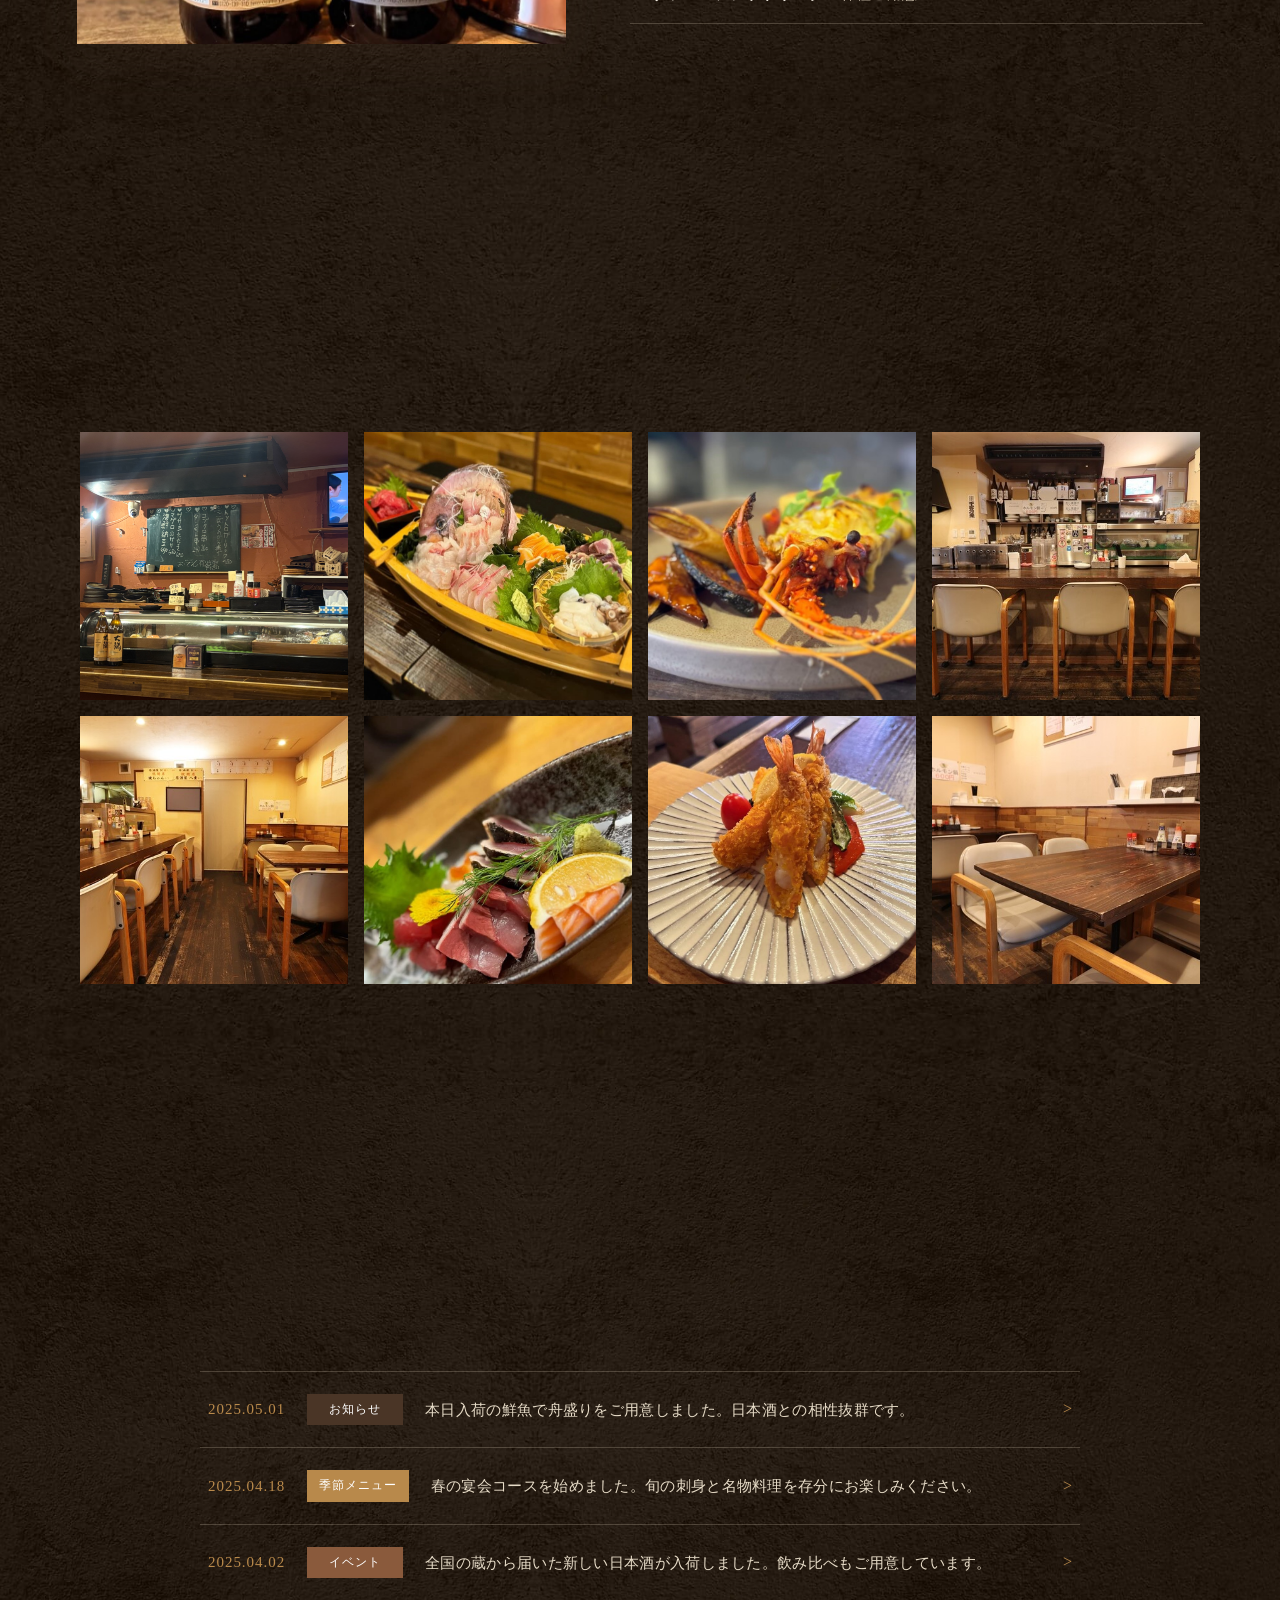
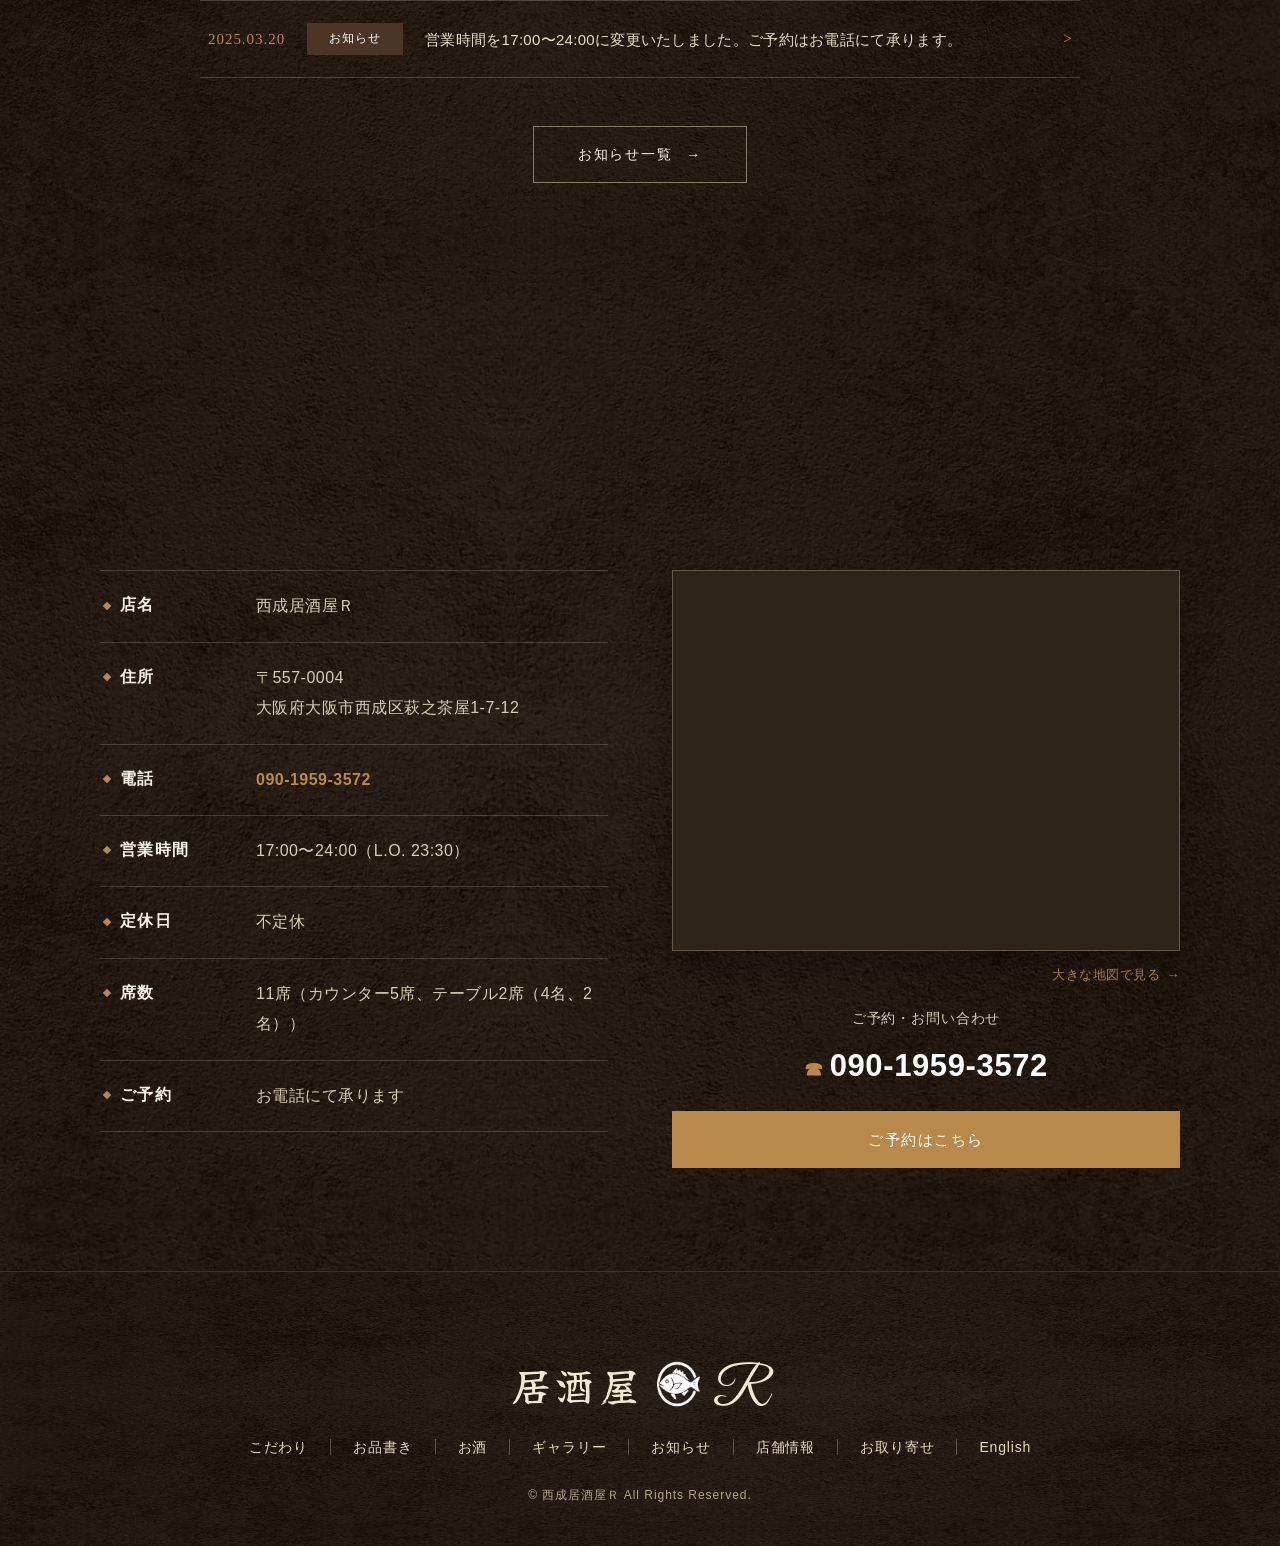
==== commit 759c7a38: "ヘッダーにオンラインショップボタンを追加、SNSアイコンの位置を調整 - 「ご予約はこちら」の横に「オンラインショップ」ボタンを追加（アウトライン調・やや小さめ） - ヒーロー右下のSNSアイコンを画" ====
--- a/index.html
+++ b/index.html
@@ -108,6 +108,10 @@
 
             <p class="fv-reserve">
                 <a href="https://tabelog.com/osaka/A2701/A270206/27116984/" target="_blank" rel="noopener noreferrer">ご予約はこちら<span class="visually-hidden">（食べログ・新しいタブで開きます）</span></a>
+            </p>
+
+            <p class="fv-shop">
+                <a href="shop.html">オンラインショップ</a>
             </p>
 
             <ul class="fv-subnav">
--- a/assets/css/style.css
+++ b/assets/css/style.css
@@ -308,6 +308,20 @@
 }
 .fv-reserve a:hover { opacity: 1; background: #8f6d1e; }
 
+.fv-shop { flex-shrink: 0; }
+.fv-shop a {
+    display: inline-block;
+    background: transparent;
+    color: #fff;
+    padding: 9px 18px;
+    font-size: 12px;
+    letter-spacing: .1em;
+    border: 1px solid rgba(255,255,255,.6);
+    border-radius: 2px;
+    white-space: nowrap;
+}
+.fv-shop a:hover { opacity: 1; background: rgba(255,255,255,.12); }
+
 .fv-subnav {
     margin-left: auto;
     display: flex;
@@ -480,6 +494,7 @@
     .fv-catch,
     .fv-contact,
     .fv-reserve,
+    .fv-shop,
     .fv-subnav,
     .fv-side { display: none; }
 
@@ -526,8 +541,7 @@
 .side-sns {
     position: absolute;
     top: 80%;
-    /* 写真は左右100pxずつ空けてあるので、その内側（+20px）に重ねる */
-    right: 120px;
+    right: 30px;
     transform: translateY(-50%);
     z-index: 30;
     display: flex;
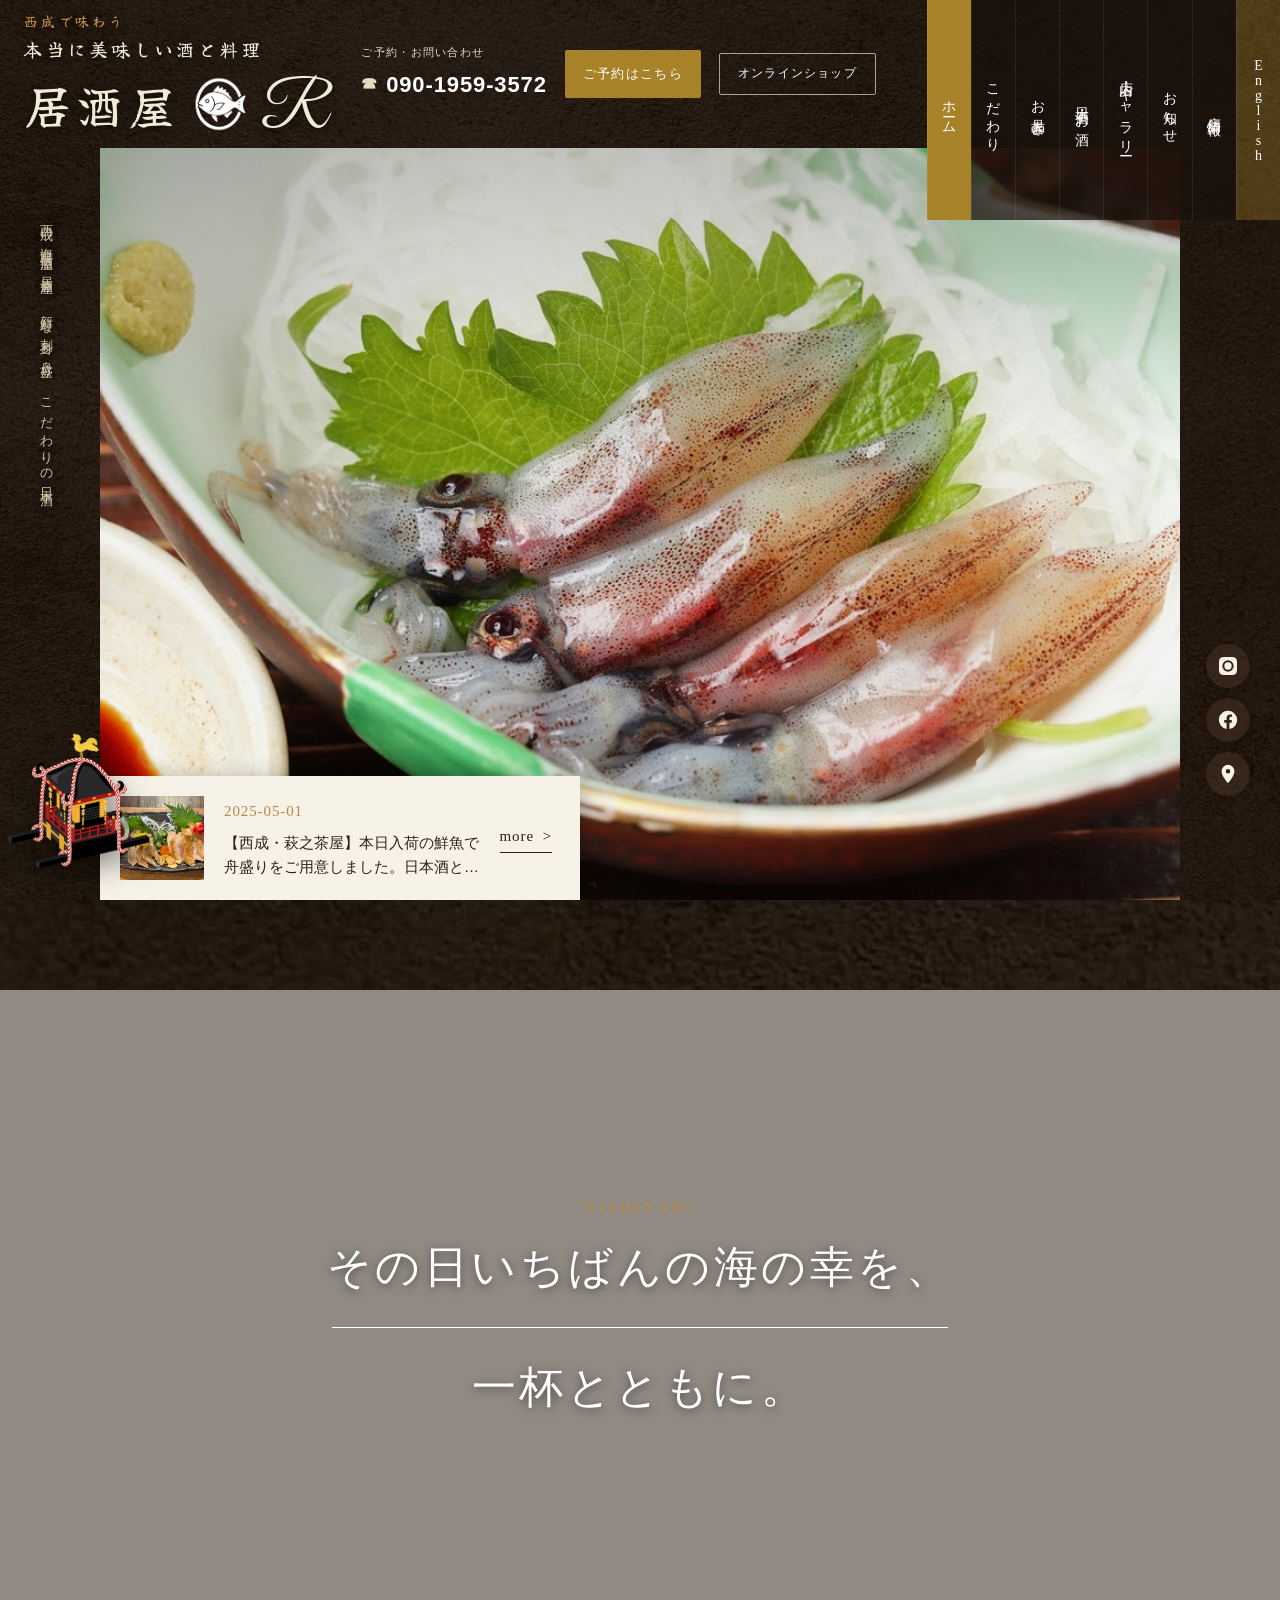
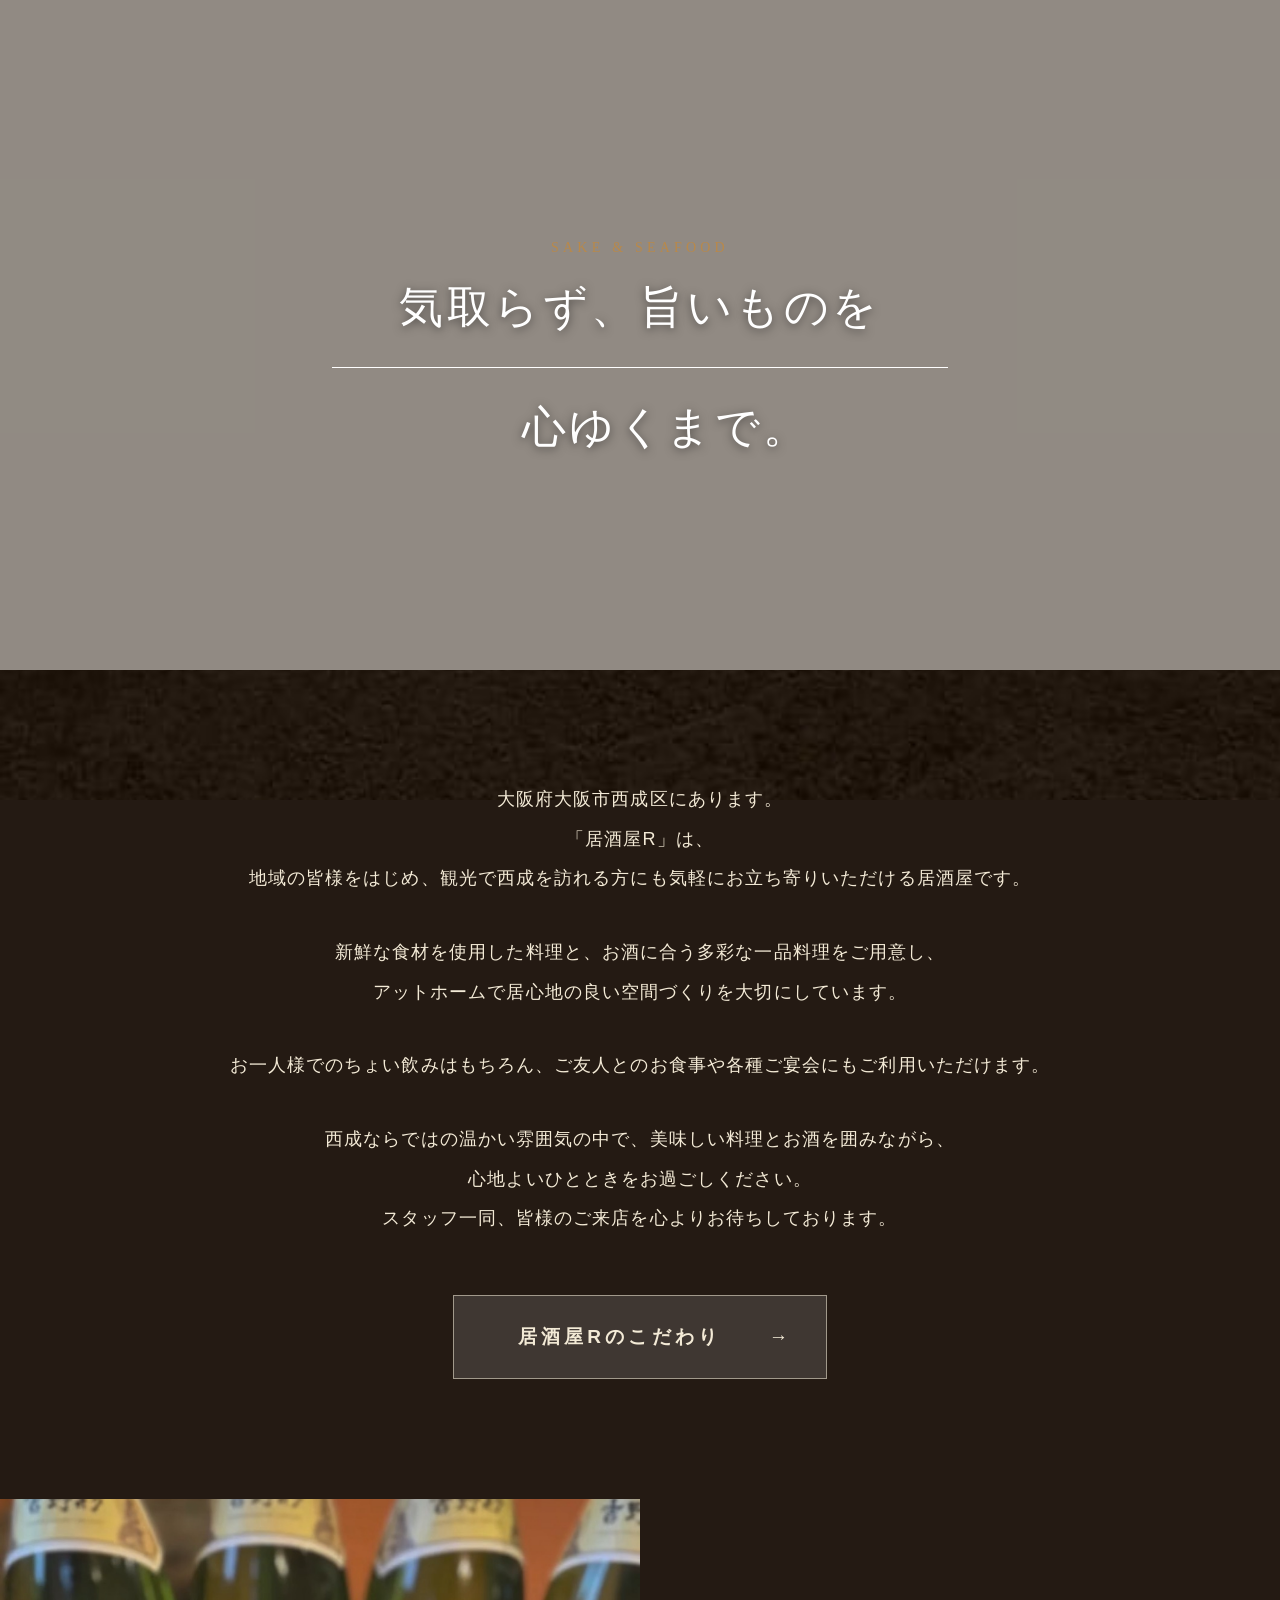
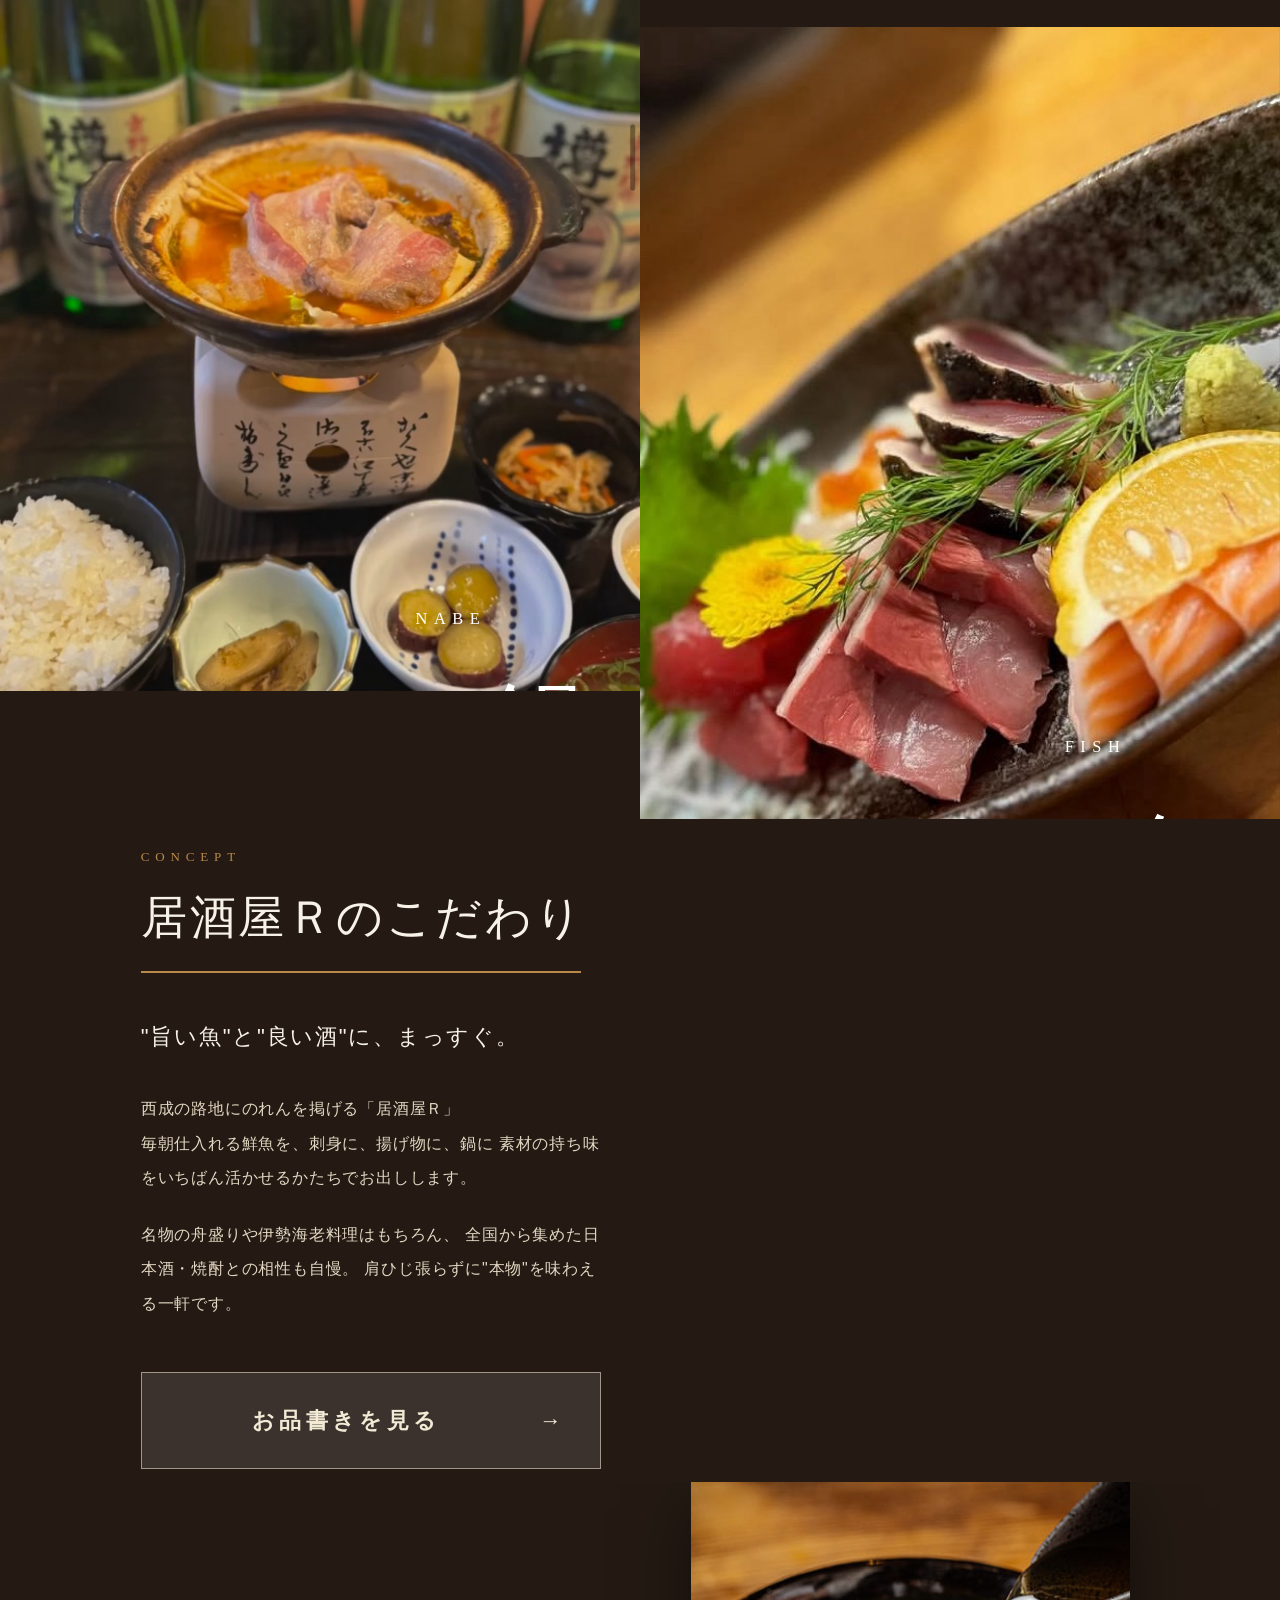
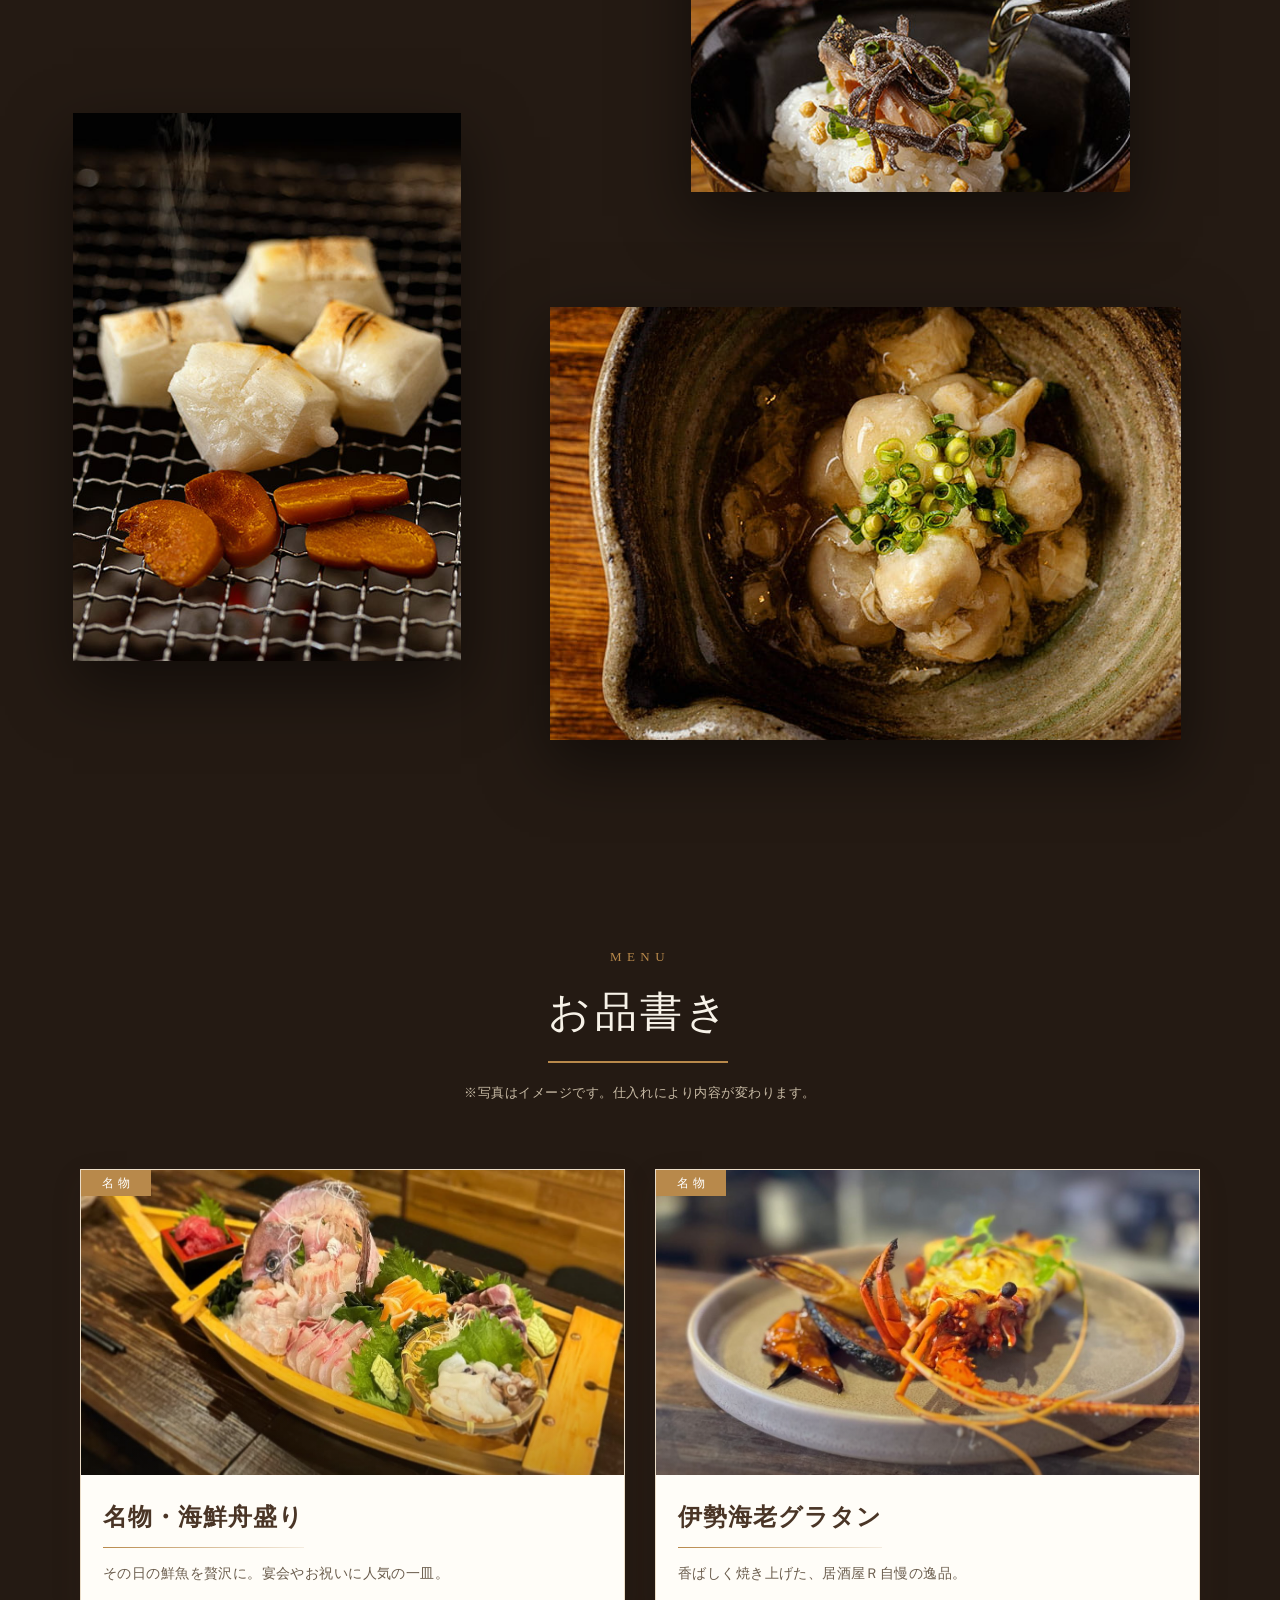
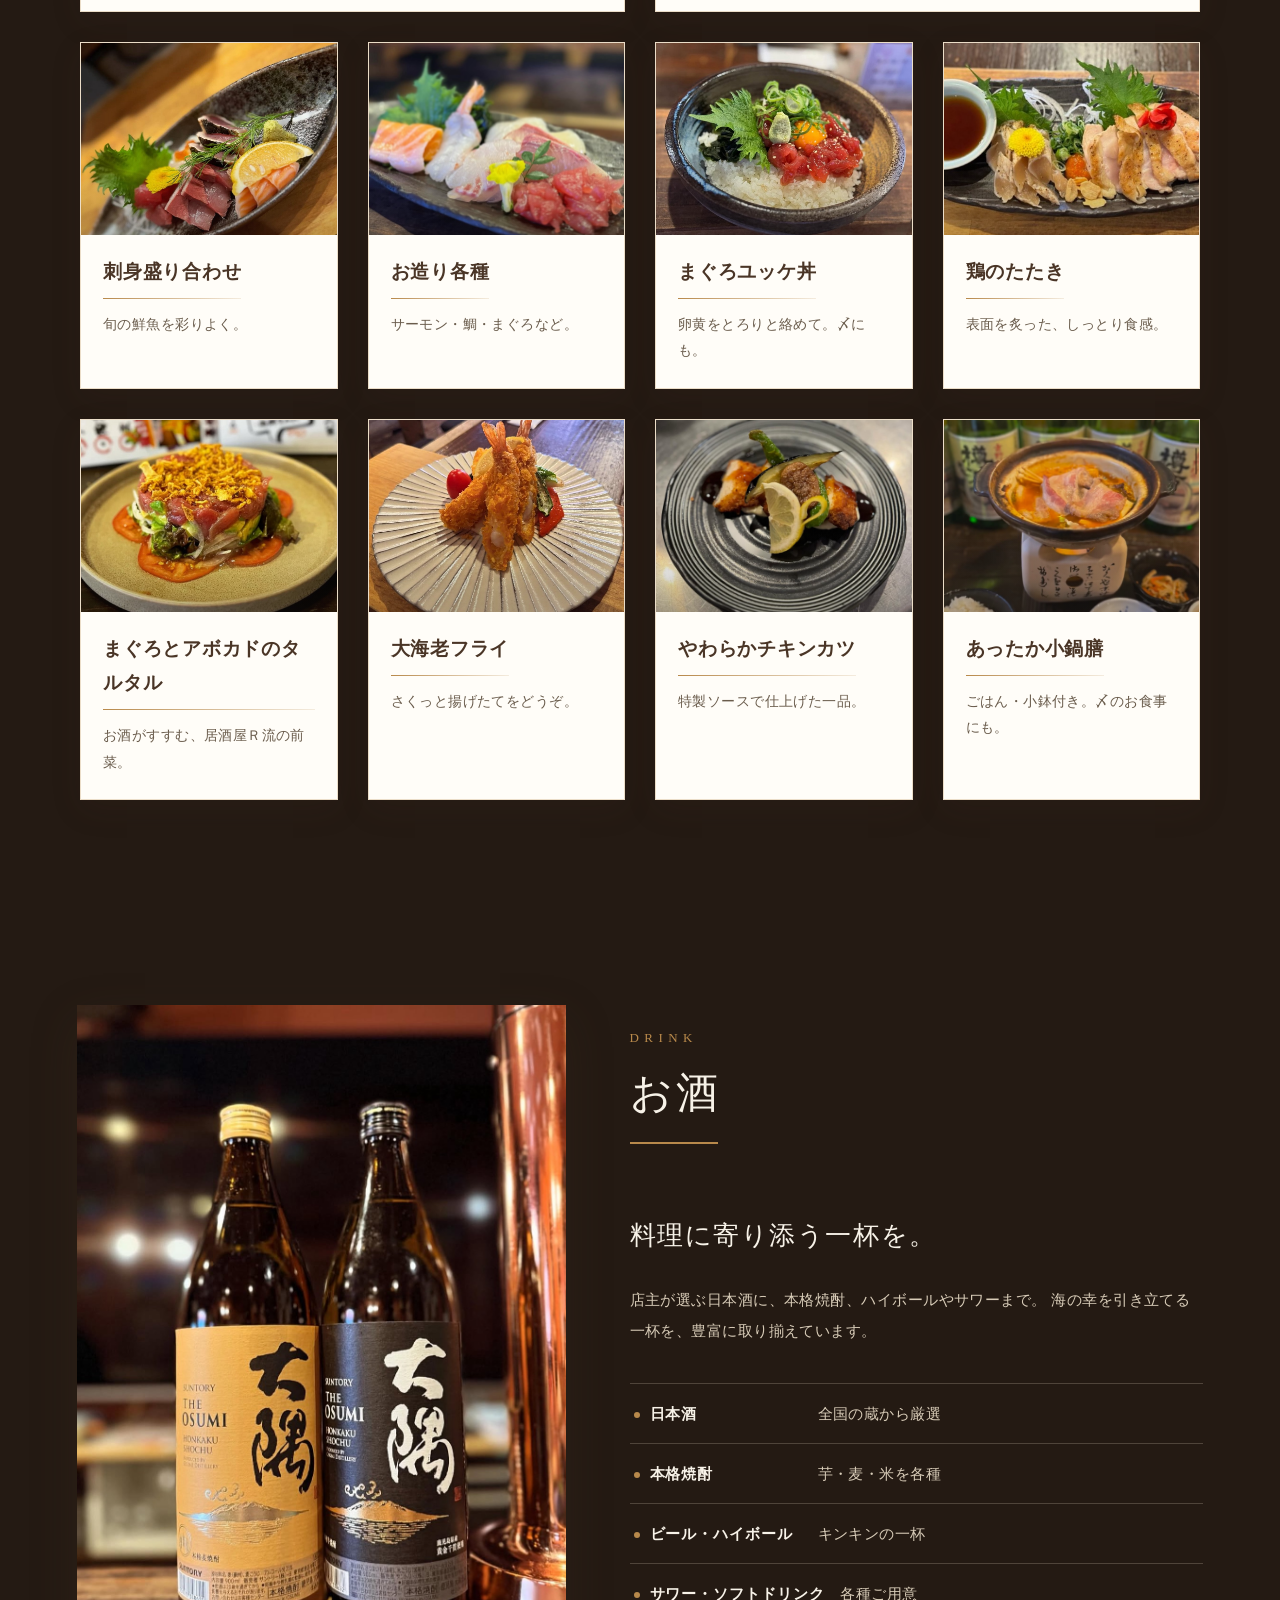
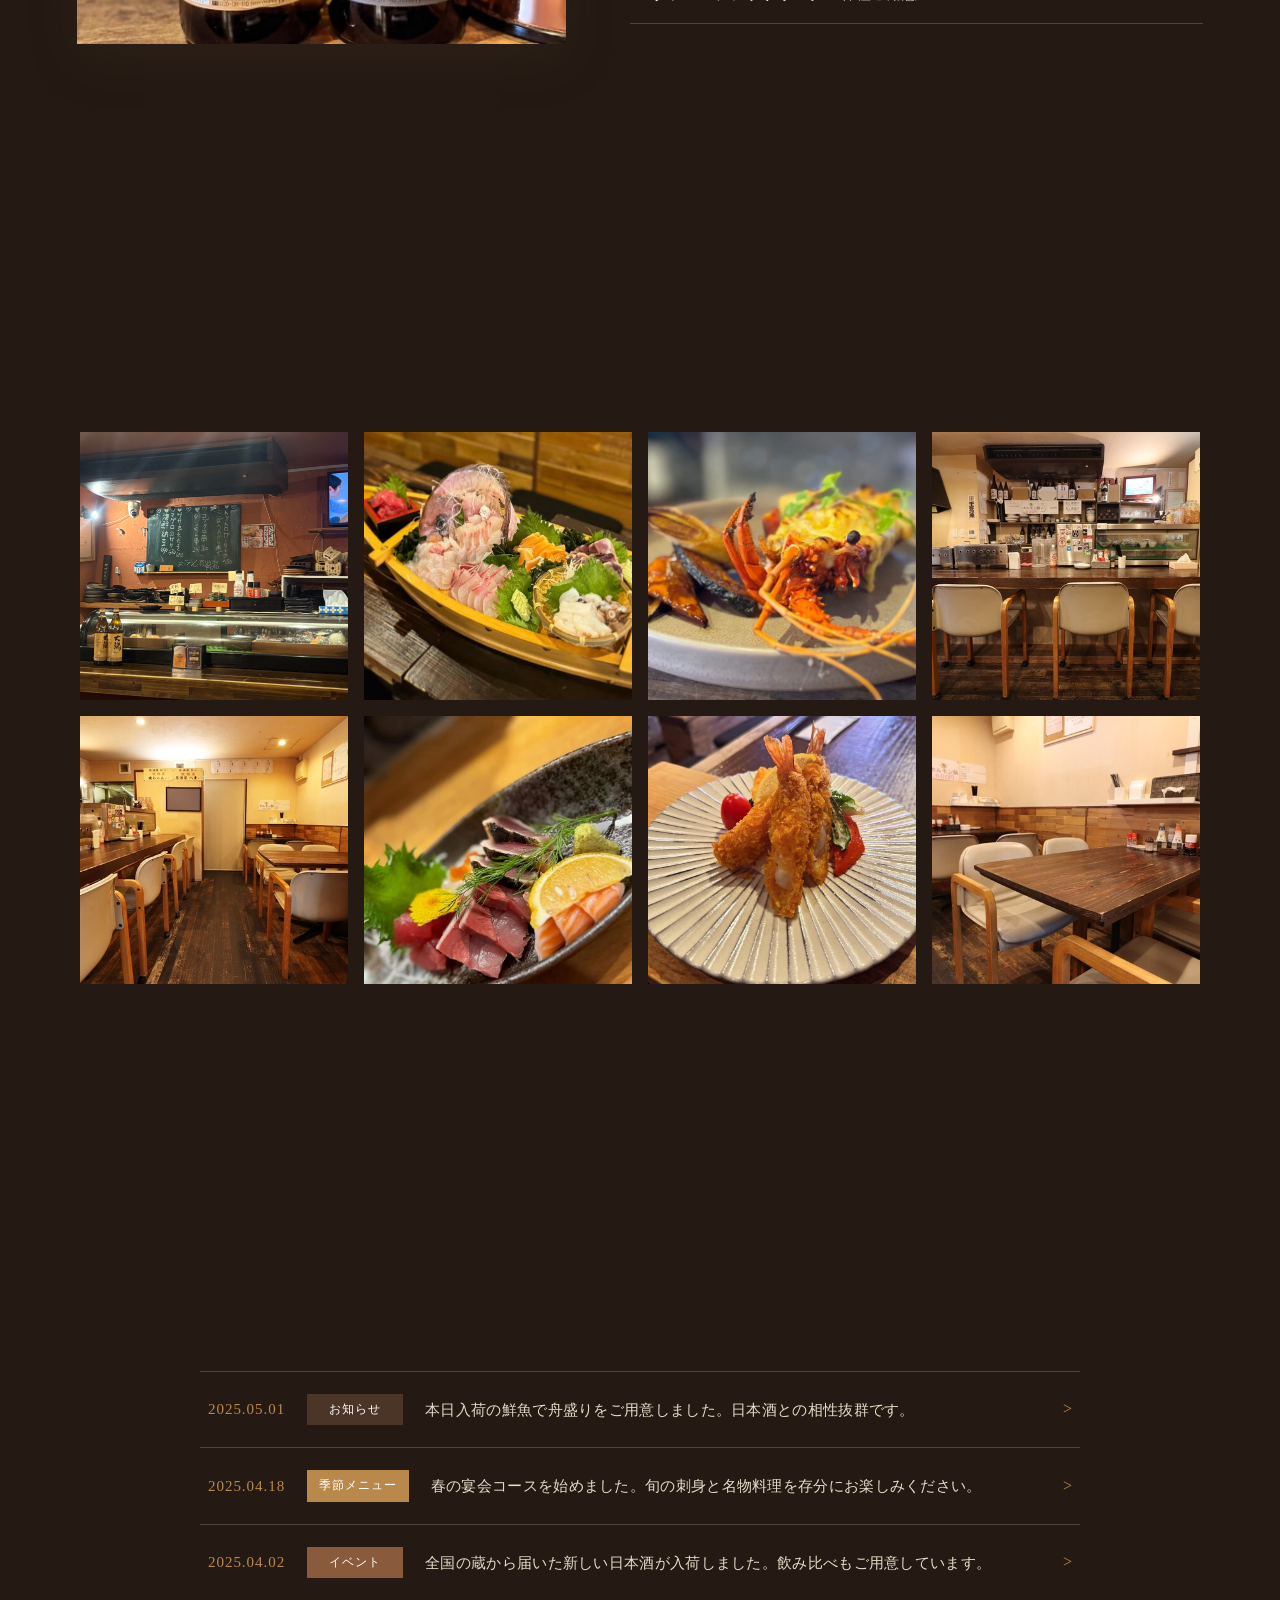
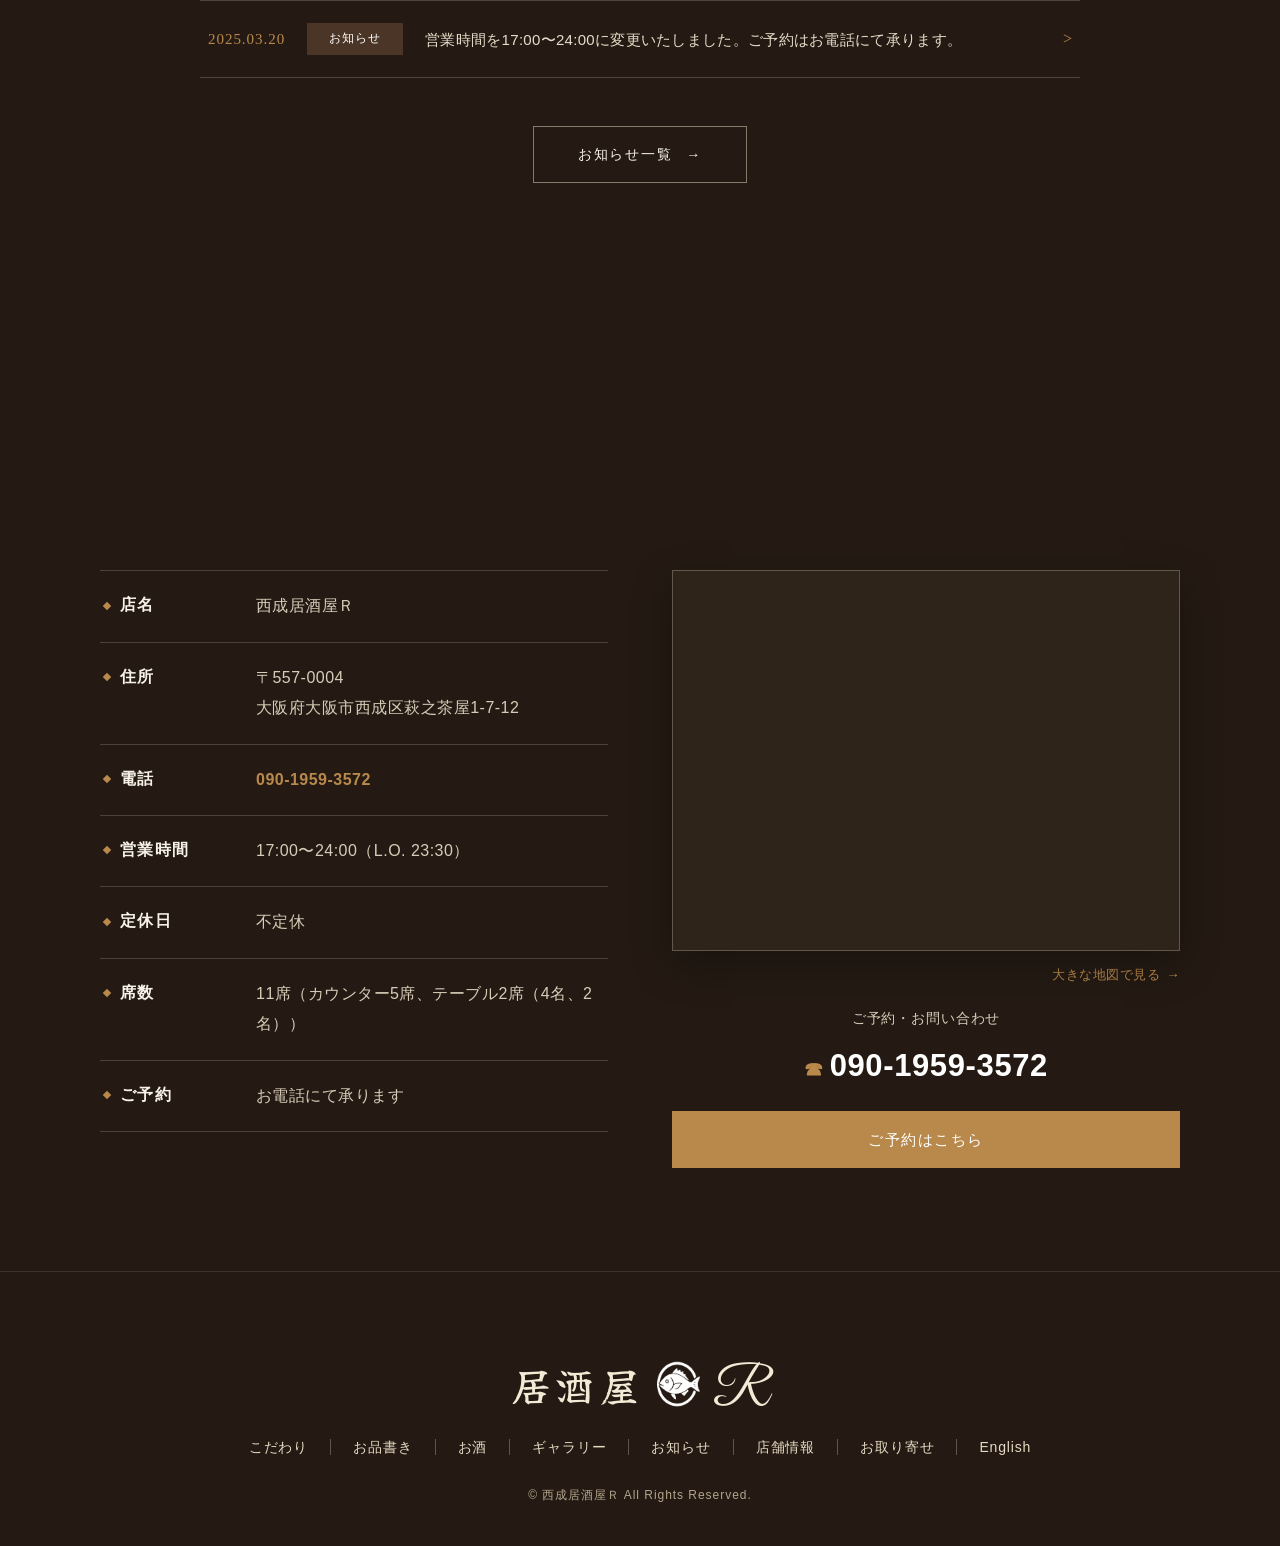
==== commit 9da67277: "背景の継ぎ目・白線を解消し、ナビとハンバーガーメニューを調整 - 暗いテクスチャ背景をビューポート基準の1枚画像(no-repeat/fixed)に統一し、スクロール時や   セクション境目に白い線・" ====
--- a/index.html
+++ b/index.html
@@ -571,7 +571,6 @@
             <ul class="drawer__sub">
                 <li><a href="#gallery">店内のご案内</a></li>
                 <li><a href="#info">店舗情報</a></li>
-                <li><a href="#info">アクセス</a></li>
             </ul>
 
             <nav class="drawer__nav" aria-label="メインメニュー">
--- a/assets/css/style.css
+++ b/assets/css/style.css
@@ -589,8 +589,8 @@
 /* ヒーローと画像バンドの間の余白（濃い地色） */
 .hero-gap {
     height: 90px;
-    /* 右端の白い線を画面外にクロップするため拡大＋左寄せ */
-    background: var(--dark) url("../image/haikei_dark.jpg") left center / 118% no-repeat;
+    /* 画像右端の白い線が出ない範囲だけを切り出してタイル状に敷き詰める */
+    background: var(--dark) url("../image/haikei_dark.jpg") left top / auto 2400px no-repeat fixed;
 }
 
 /* =========================================================
@@ -758,7 +758,8 @@
    Intro（紹介文）
    ========================================================= */
 .intro {
-    background: var(--dark) url("../image/haikei_dark.jpg") center/cover no-repeat;
+    /* 画像右端の白い線が出ない範囲だけを切り出してタイル状に敷き詰める */
+    background: var(--dark) url("../image/haikei_dark.jpg") left top / auto 2400px no-repeat fixed;
     color: #f3ead6;
     text-align: center;
     padding: 110px 24px 120px;
@@ -856,8 +857,8 @@
     align-items: flex-start;                 /* 上端そろえ → 各パネルを縦にずらす */
     gap: 0;
     padding: 110px 0 -50px 0 ;                        /* 上下だけ余白（左右は画面ぴったり） */
-    /* 背景テクスチャ（右端の白い線を画面外へ逃がすため拡大＆左寄せ） */
-    background: var(--dark) url("../image/haikei_dark.jpg") left center / 132% no-repeat;
+    /* 背景テクスチャ：画像右端の白い線が出ない範囲だけを切り出してタイル状に敷き詰める */
+    background: var(--dark) url("../image/haikei_dark.jpg") left top / auto 2400px no-repeat fixed;
     overflow: hidden;
 }
 .split-hero__half {
@@ -946,8 +947,8 @@
     margin-top: clamp(-90px, -6vw, -50px);
     /* 引き上げた分、テキストの頭が隠れないよう上に余白を戻す */
     padding: clamp(90px, 8vw, 140px) clamp(24px, 6vw, 110px) clamp(80px, 9vw, 140px);
-    /* 背景 haikei1：右端の白い線を画面外へ逃がすため拡大＆左寄せ */
-    background: var(--dark) url("../image/haikei_dark.jpg") left center / 132% no-repeat;
+    /* 背景 haikei1：画像右端の白い線が出ない範囲だけを切り出してタイル状に敷き詰める */
+    background: var(--dark) url("../image/haikei_dark.jpg") left top / auto 2400px no-repeat fixed;
     color: var(--cream);
 }
 /* 画面半分・右側＝rakurin.com の炭火画像（大きめに） */
@@ -1094,9 +1095,9 @@
    逸品ギャラリー（①右上 → ②左 → ③右下 の順にふわっと浮き出る）
    ========================================================= */
 .dish-gallery {
-    /* 背景は Concept と同じ haikei1 で統一（継ぎ目を出さない）
-       縦長セクションなので cover で全面を埋める。左寄せで右端の白い線を画面外へ逃がす */
-    background: var(--dark) url("../image/haikei_dark.jpg") left center / cover no-repeat;
+    /* 背景は Concept と同じ haikei1 で統一（継ぎ目を出さない）。
+       画像右端の白い線が出ない範囲だけを切り出してタイル状に敷き詰める */
+    background: var(--dark) url("../image/haikei_dark.jpg") left top / auto 2400px no-repeat fixed;
     /* 炭火画像のすぐ下に来るよう上余白は詰める */
     padding: 0 clamp(24px, 6vw, 110px) clamp(70px, 8vw, 110px);
     margin-top: clamp(-90px, -7vw, -40px);
@@ -1362,7 +1363,7 @@
     display: flex;
     align-items: center;
     gap: 14px;
-    margin-top: 22px;
+    margin-top: 10px;
 }
 .drawer__lang-label {
     font-family: var(--font-en);
@@ -1502,7 +1503,7 @@
         flex-direction: column;
         align-items: stretch;
         gap: 8px;
-        margin-top: 18px;
+        margin-top: 8px;
     }
     .drawer__lang-label { text-align: center; }
     .drawer__lang-btns > * {
@@ -1512,19 +1513,19 @@
         font-size: 14px;
     }
 
-    /* 連絡先：縦積みで中央に */
+    /* ロゴと連絡先を横並びのまま、幅に合わせてコンパクトに */
     .drawer__foot {
-        flex-direction: column;
         align-items: center;
-        gap: 16px;
+        justify-content: space-between;
+        gap: 12px;
         margin-top: 26px;
         padding-top: 22px;
     }
-    .drawer__logo { --logo-size: 30px; }
-    .drawer__contact { width: 100%; text-align: center; }
-    .drawer__label { font-size: 12px; }
-    .drawer__tel a { font-size: 28px; }
-    .drawer__btn a { display: block; margin-top: 12px; padding: 14px; font-size: 14px; }
+    .drawer__logo { --logo-size: 26px; }
+    .drawer__contact { text-align: right; }
+    .drawer__label { font-size: 11px; }
+    .drawer__tel a { font-size: 20px; }
+    .drawer__btn a { display: inline-block; margin-top: 8px; padding: 10px 18px; font-size: 12px; }
 }
 
 /* アニメーションを控える設定では即表示 */
@@ -1542,12 +1543,32 @@
 .section {
     padding: clamp(72px, 8vw, 120px) clamp(20px, 6vw, 90px);
 }
-/* 暗いテクスチャ背景（Menu / Gallery / Drink / News / Info を統一） */
+/* 暗いテクスチャ背景（Menu / Gallery / Drink / News / Info を統一）
+   画像右端の白い線が出ない範囲だけを切り出してタイル状に敷き詰め、
+   background-attachment:fixed で背景をビューポート基準に固定することで
+   セクション同士の境目にも継ぎ目（帯）が出ないようにする */
 .section-bg,
 .drink,
 .news,
 .info {
-    background: var(--dark) url("../image/haikei_dark.jpg") center / cover no-repeat;
+    background: var(--dark) url("../image/haikei_dark.jpg") left top / auto 2400px no-repeat fixed;
+}
+@media (max-width: 767px) {
+    /* iOSはfixed背景が重いため、スマホでは通常のスクロール背景に戻す。
+       固定時のための巨大サイズ指定も、スマホ幅にはcoverで十分なので戻す */
+    .section-bg,
+    .drink,
+    .news,
+    .info,
+    .hero-gap,
+    .intro,
+    .split-hero,
+    .concept,
+    .dish-gallery,
+    .footer {
+        background-attachment: scroll;
+        background-size: cover;
+    }
 }
 
 /* --- 見出し（EN + 和文） --- */
@@ -2036,9 +2057,9 @@
    Footer
    ========================================================= */
 .footer {
-    /* 背景画像の右端にある白い縦線を画面外へ逃がす（拡大＋左寄せ）。
-       高さ 100% 指定で、フッターが縦に伸びても地色が出ないようにする */
-    background: var(--dark) url("../image/haikei_dark.jpg") left center / 132% 100% no-repeat;
+    /* 画像右端の白い線が出ない範囲だけを切り出してタイル状に敷き詰める。
+       repeatなので、フッターが縦に伸びても地色が出ない */
+    background: var(--dark) url("../image/haikei_dark.jpg") left top / auto 2400px no-repeat fixed;
     color: #e7d9c2;
     text-align: center;
     padding: clamp(56px, 7vw, 84px) 24px clamp(28px, 4vw, 40px);
@@ -2275,6 +2296,7 @@
 }
 .fv-nav .lang-switch a {
     background: rgba(168,130,40,.35);
+    font-family: var(--font-en);
     text-orientation: upright;
     letter-spacing: 0;
 }
